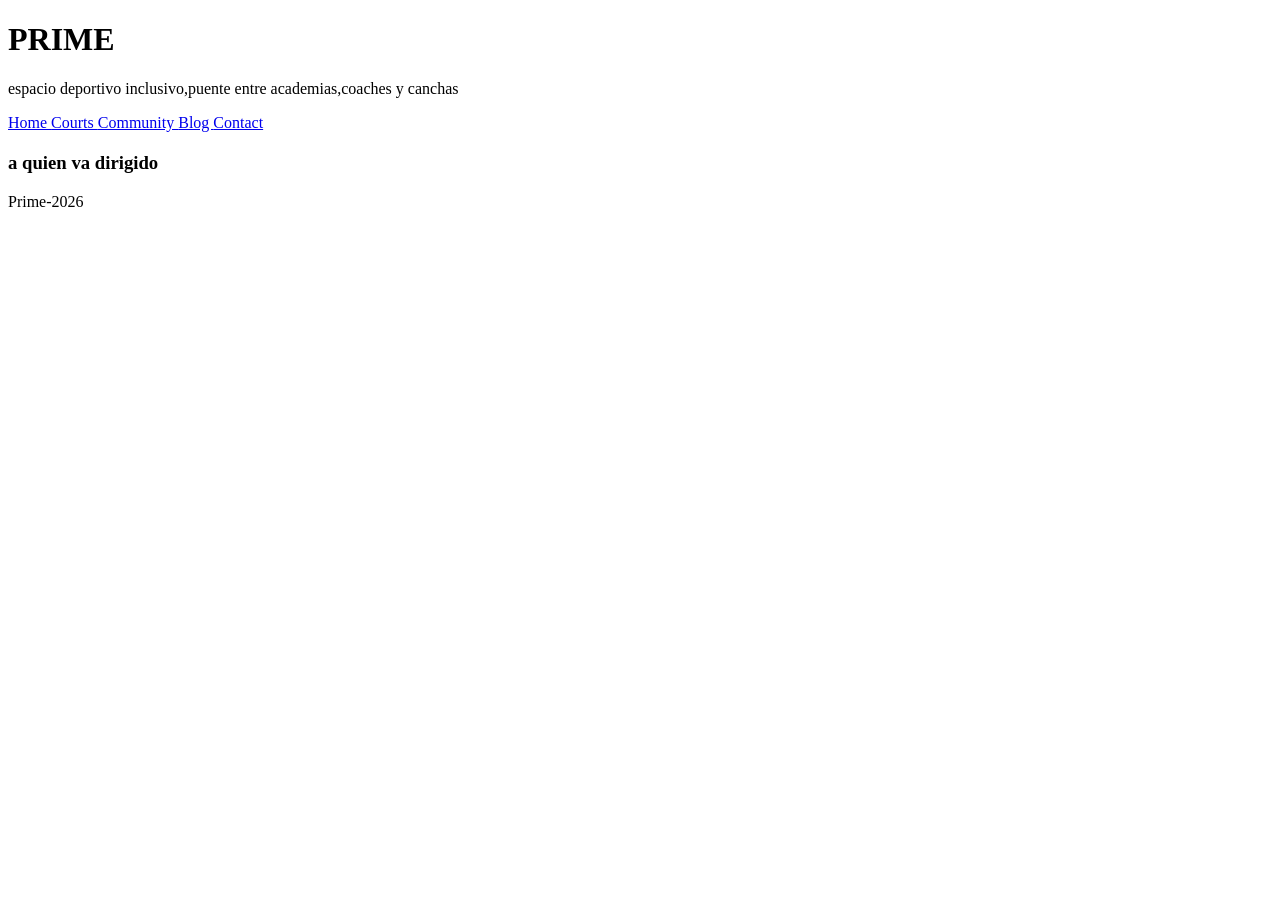
==== index.html @ c6ba13c4 "Update index.html" ====
<!DOCTYPE html>
<html lang="es">
    <head>
        <meta charset="UTF-8">
        <meta name="viewport" content="width=device-width.initial-escale=1.0">
        <title>PRIME </title>
        
    </head>
    <body>
        <header>
        <h1>PRIME</h1>
        <p>espacio deportivo inclusivo,puente entre academias,coaches y canchas</p>
        </header>
    <nav>
        <a href="#"> Home </a>
        <a href="#"> Courts </a>
        <a href="#"> Community </a>
        <a href="#"> Blog </a>
        <a href="#"> Contact </a>
        
    </nav>
    <main>
        <section>
        <h2>  </h2>
            <p>
                
            </p>
    </setionn>
        <section>
            <h3> a quien va dirigido</h3>
            <p>
                
            </p>
        </section>
        </main>
    <footer> Prime-2026 </footer>
        </body>
</html>
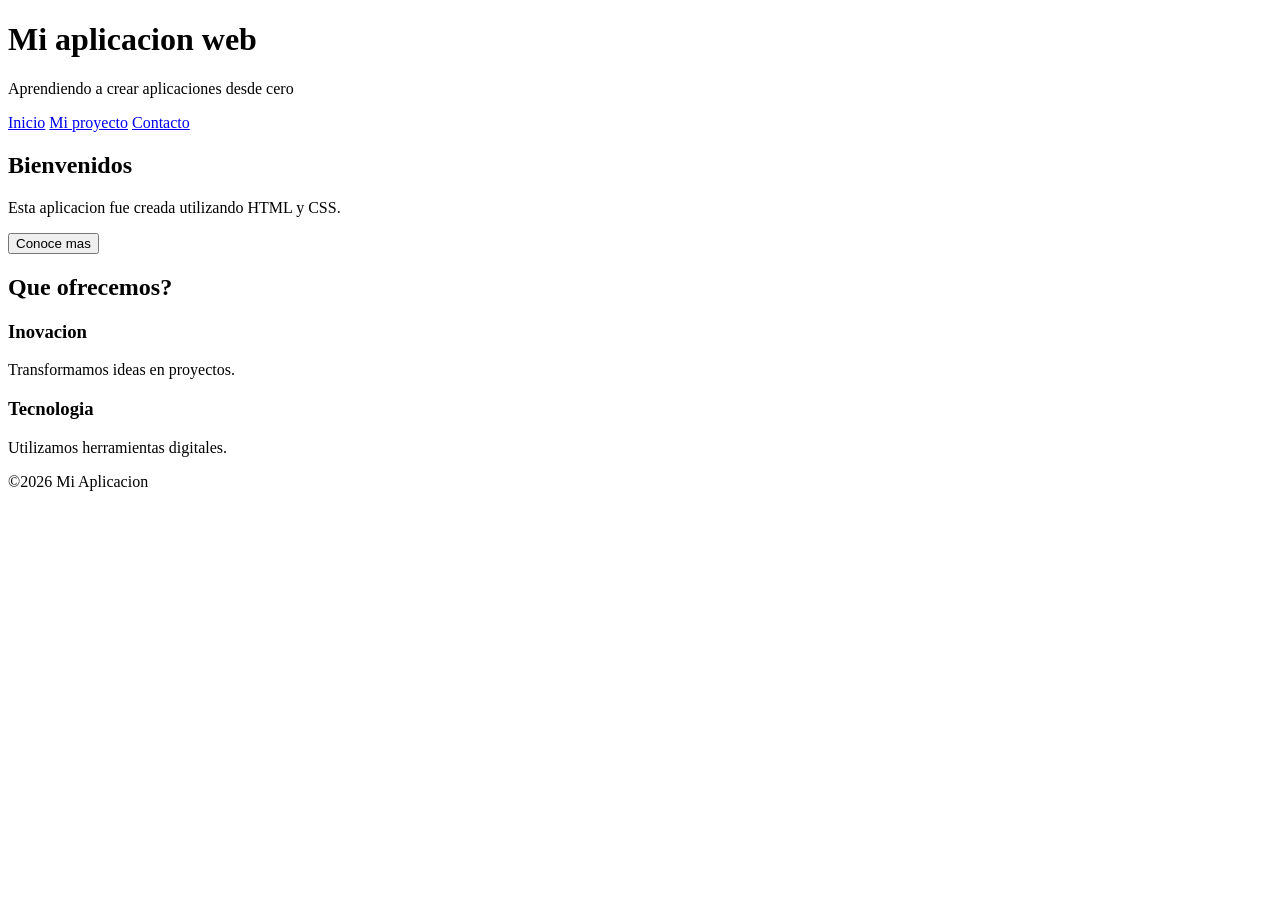
==== commit 87a251e1: "Update index.html" ====
--- a/index.html
+++ b/index.html
@@ -4,35 +4,56 @@
         <meta charset="UTF-8">
         <meta name="viewport" content="width=device-width.initial-escale=1.0">
         <title>PRIME </title>
-        
+        <link rel="stylesheet" href="style.css">
     </head>
+
     <body>
         <header>
-        <h1>PRIME</h1>
-        <p>espacio deportivo inclusivo,puente entre academias,coaches y canchas</p>
+            <h1> Mi aplicacion web</h1>
+            <p> Aprendiendo a crear aplicaciones desde cero</p>
         </header>
-    <nav>
-        <a href="#"> Home </a>
-        <a href="#"> Courts </a>
-        <a href="#"> Community </a>
-        <a href="#"> Blog </a>
-        <a href="#"> Contact </a>
-        
-    </nav>
-    <main>
-        <section>
-        <h2>  </h2>
-            <p>
-                
-            </p>
-    </setionn>
-        <section>
-            <h3> a quien va dirigido</h3>
-            <p>
-                
-            </p>
+
+        <nav>
+            <a href="inicio">Inicio</a>
+            <a href="#proyecto"> Mi proyecto</a>
+            <a href="#contacto"> Contacto</a>
+        </nav>
+
+        <main> 
+            <section id="Inicio" class ="principal">
+
+                <h2> Bienvenidos </h2>
+        <p>
+            Esta aplicacion fue creada utilizando HTML y CSS. 
+        </p>
+
+        <button> Conoce mas</button>
+
+            </section>
+        <section id = "Proyecto" class="tarjetas">
+
+            <h2>Que ofrecemos?</h2>
+            
+            <div class= "tarjeta">
+                <h3> Inovacion</h3>
+                <p>
+                    Transformamos ideas en proyectos.
+                </p>
+            </div>
+
+            <div class= "tarjeta">
+                <h3> Tecnologia</h3>
+                <p>
+                    Utilizamos herramientas digitales.
+                </p>
+            </div>
+
         </section>
+
         </main>
-    <footer> Prime-2026 </footer>
-        </body>
+
+        <footter id= "contacto">
+            <p> ©2026 Mi Aplicacion</p>
+        </footter>
+    </body>
 </html>
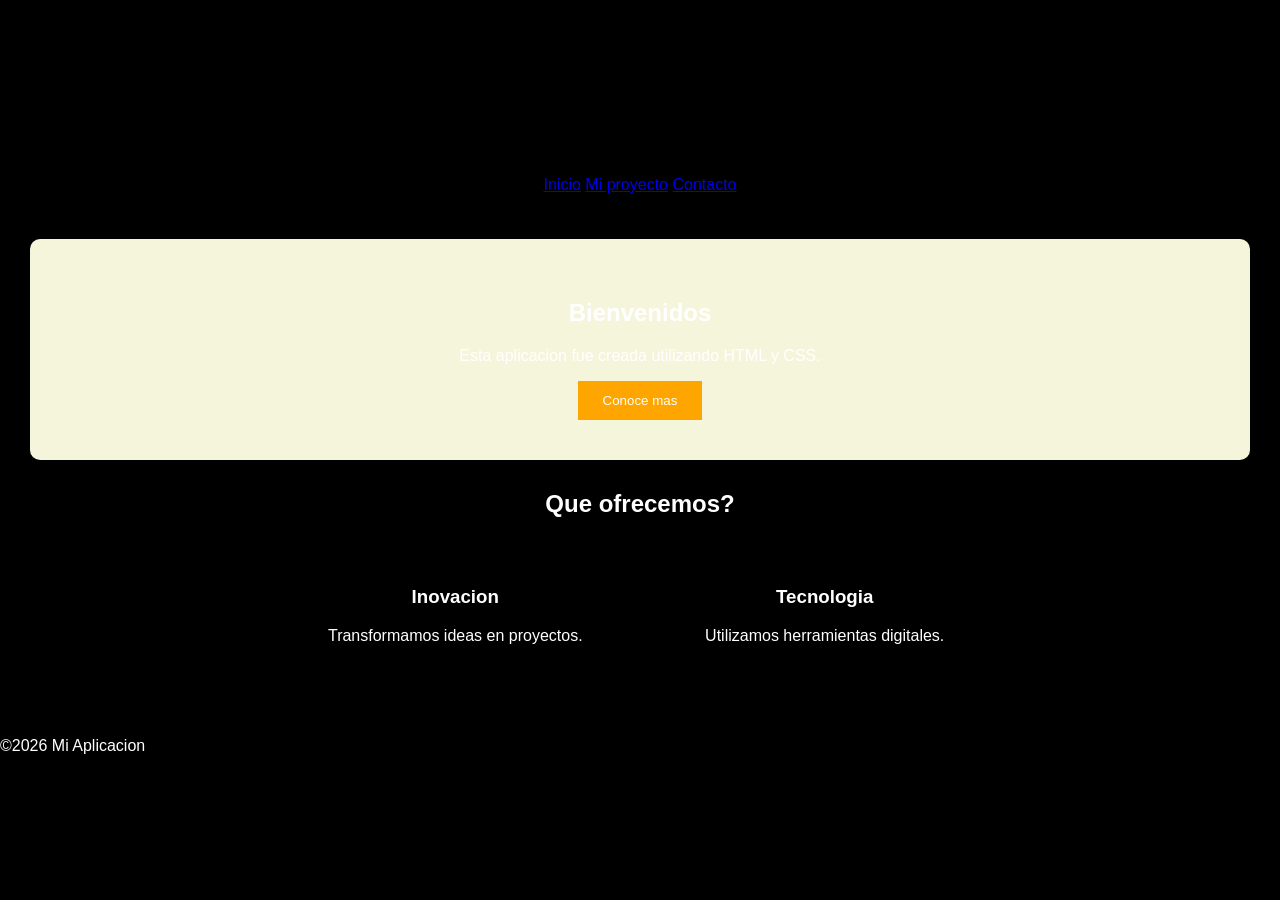
==== commit 8e427f8c: "Primw" ====
--- a/index.html
+++ b/index.html
@@ -4,7 +4,7 @@
         <meta charset="UTF-8">
         <meta name="viewport" content="width=device-width.initial-escale=1.0">
         <title>PRIME </title>
-        <link rel="stylesheet" href="style.css">
+        <link rel="stylesheet" href="Style.css">
     </head>
 
     <body>
--- a/Style.css
+++ b/Style.css
@@ -0,0 +1,87 @@
+/*CONFIGURACION GENERAL*/
+
+body{
+    margin: 0;
+    font-family: Arial, sans-serif;
+    background-color: black;
+    color: white;
+}
+
+/*ENCABEZADO*/
+
+header{
+    background-color: black;
+    color: black;
+    padding: 30px;
+    text-align: center;
+}
+header h3{
+    margin-bottom: 10px;
+    font-size: 36px;
+}
+header p {
+    font-size: 10px;
+}
+
+/*MENU*/
+nav{
+    background-color: black;
+    text-align: center;
+    padding: 15px;
+}
+
+/*CONTENIDO PRINCIPAL*/
+
+main{
+    padding: 30px;
+}
+
+/*SECCION PRINCIPAL*/
+.principal {
+    background-color: beige;
+    text-align: center;
+    padding: 40px;
+    border-radius: 10px;
+    margin-bottom: 30px;
+}
+
+.principla h2 {
+    font-size: 30px;
+}
+
+
+/*BOTON*/
+
+button{
+    background-color: orange;
+    color: white;
+    border: none;
+    padding: 12px 25px;
+    border radius: 6px; 
+    cursor: pointer;
+}
+
+
+/*SECCION DE TARJETAS*/
+
+.tarjetas {
+    text-align: center;
+}
+
+.tarjeta {
+    display:inline-block;
+    width: 25%;
+    margin: 10px;
+    padding: 20px;
+    background-color: black;
+    border-radius: 10px;
+}
+
+/*PIE DE PAGUINA*/
+
+footer{
+    background-color: orange;
+    color:white;
+    text-align: center;
+    padding: 20px;
+}
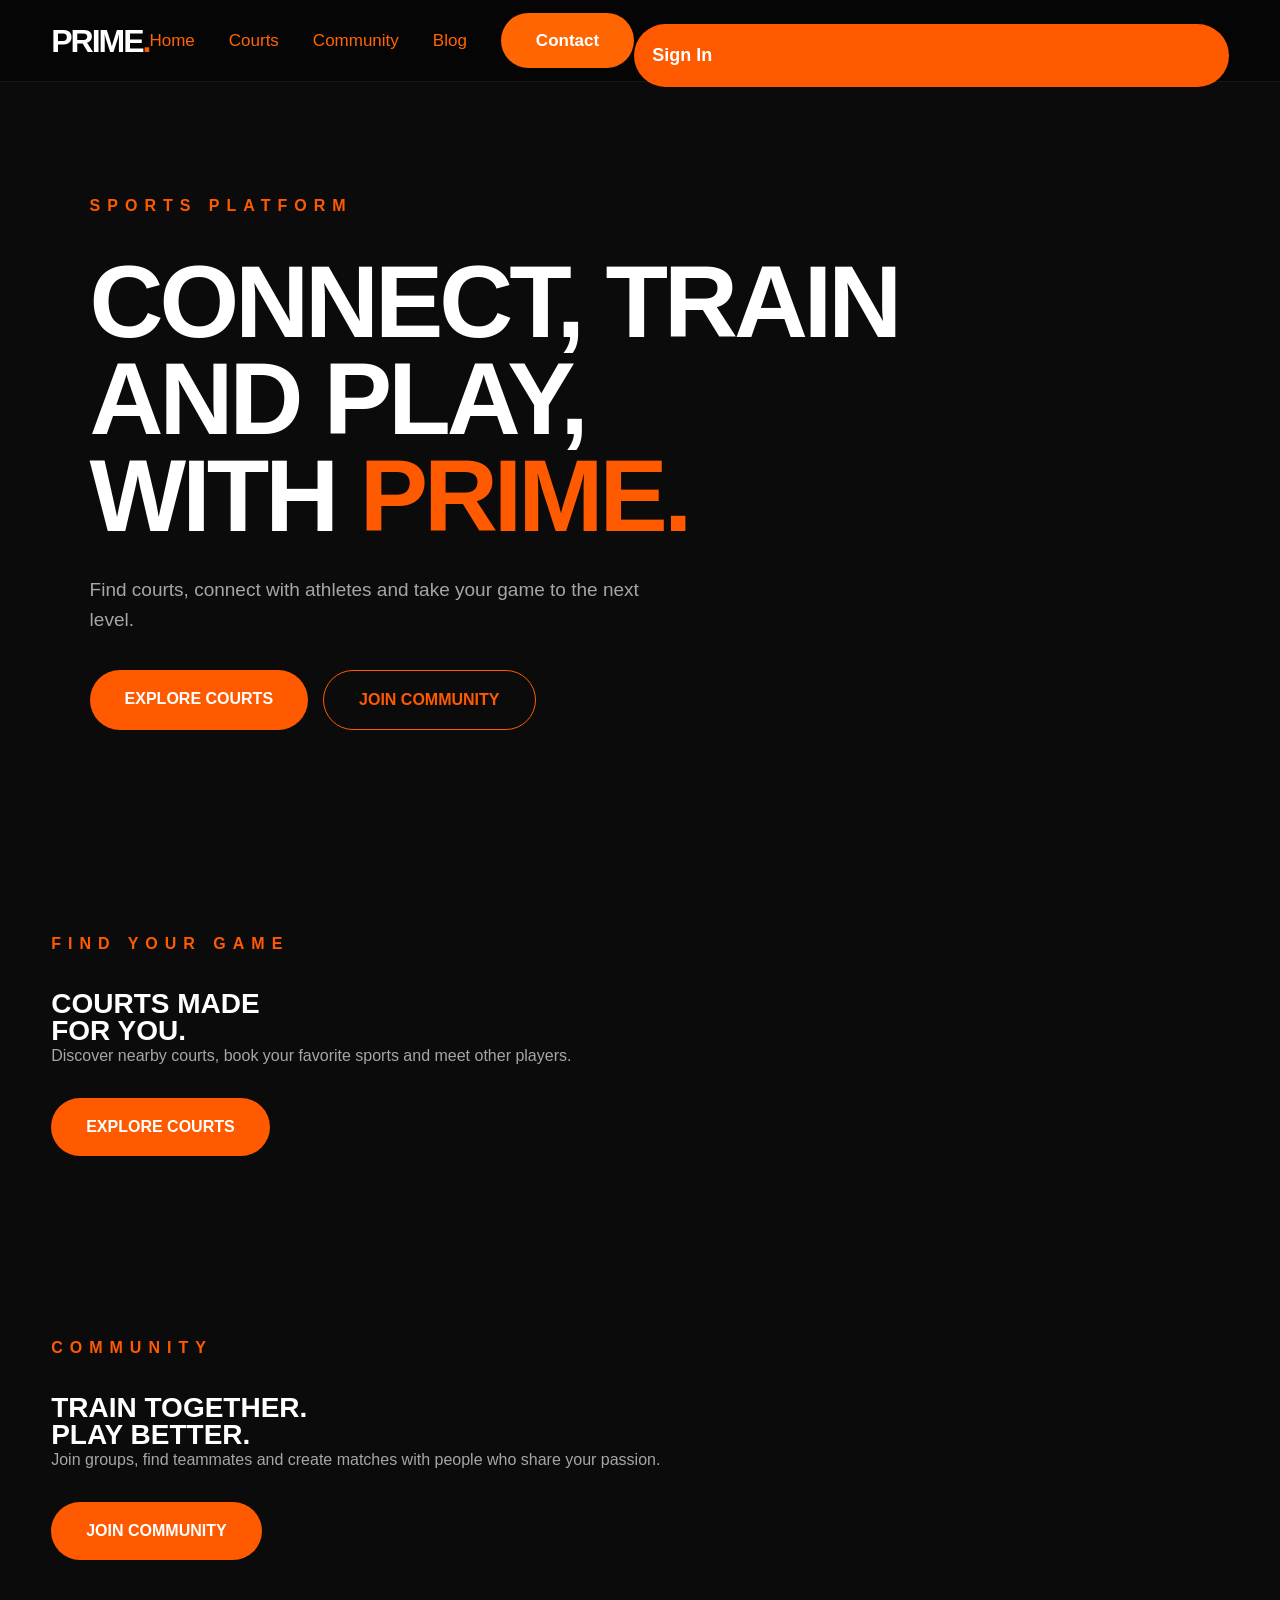
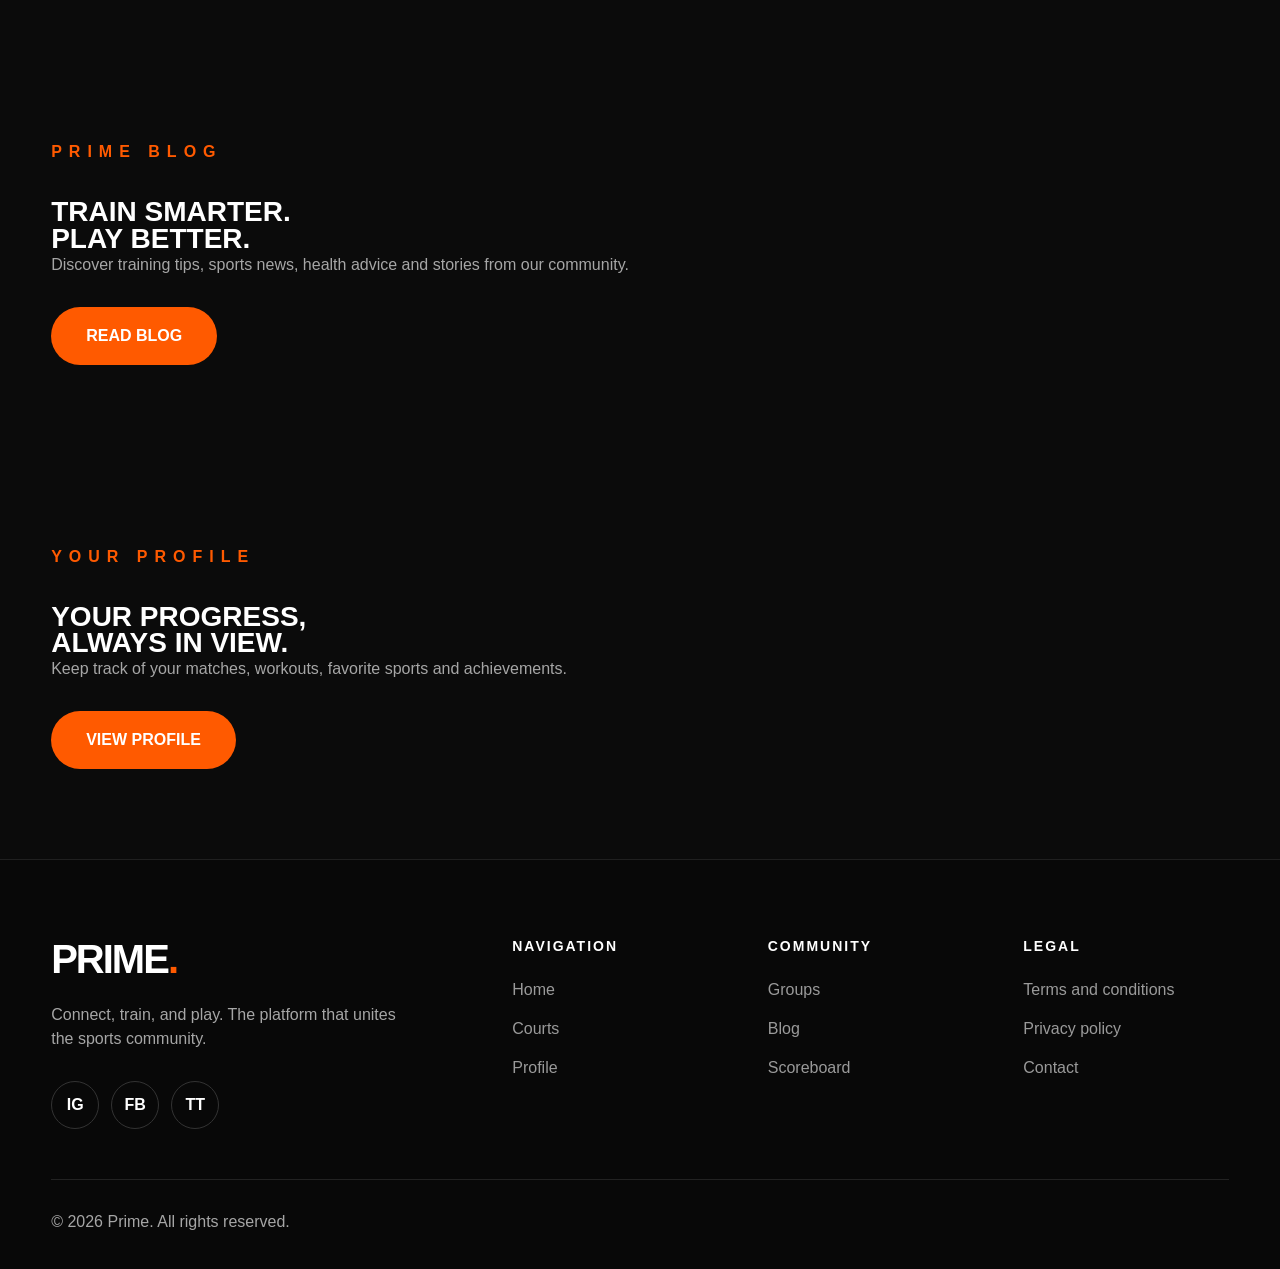
==== commit 6cd2b481: "nise nose" ====
--- a/index.html
+++ b/index.html
@@ -1,59 +1,421 @@
 <!DOCTYPE html>
-<html lang="es">
-    <head>
-        <meta charset="UTF-8">
-        <meta name="viewport" content="width=device-width.initial-escale=1.0">
-        <title>PRIME </title>
-        <link rel="stylesheet" href="Style.css">
-    </head>
-
-    <body>
-        <header>
-            <h1> Mi aplicacion web</h1>
-            <p> Aprendiendo a crear aplicaciones desde cero</p>
-        </header>
+<html lang="en">
+
+<head>
+
+    <meta charset="UTF-8">
+
+    <meta name="viewport" content="width=device-width, initial-scale=1.0">
+
+    <title>PRIME - Sports Platform</title>
+
+    <!-- CSS -->
+    <link rel="stylesheet" href="Styles.css">
+
+</head>
+
+
+<body class="home">
+
+
+    <!-- =====================================================
+         HEADER / NAVIGATION
+    ====================================================== -->
+
+    <header>
+
+        <!-- LOGO -->
+
+        <a href="index.html" class="logo">
+            PRIME<span>.</span>
+        </a>
+
+
+        <!-- NAVIGATION -->
 
         <nav>
-            <a href="inicio">Inicio</a>
-            <a href="#proyecto"> Mi proyecto</a>
-            <a href="#contacto"> Contacto</a>
+            <a href="index.html">
+                 Home
+                </a>
+            
+            <a href="courts.html">
+                Courts
+            </a>
+            
+            <a href="community.html">
+                Community
+            </a>
+            
+            <a href="blog.html">
+                Blog
+            </a>
+            
+            <a href="contact.html">
+                Contact
+            </a>
+        
         </nav>
 
-        <main> 
-            <section id="Inicio" class ="principal">
-
-                <h2> Bienvenidos </h2>
+
+        <!-- SIGN IN -->
+
+        <a href="signin.html" class="signin-button">
+            Sign In
+        </a>
+
+    </header>
+
+
+
+    <!-- =====================================================
+         MAIN
+    ====================================================== -->
+
+    <main>
+
+
+        <!-- =================================================
+             HERO
+        ================================================== -->
+
+        <section class="hero">
+
+    <div class="hero-content">
+
+        <div class="hero-label">
+            SPORTS PLATFORM
+        </div>
+
+        <h1>
+            CONNECT, TRAIN<br>
+            AND PLAY,<br>
+            WITH <span>PRIME.</span>
+        </h1>
+
         <p>
-            Esta aplicacion fue creada utilizando HTML y CSS. 
+            Find courts, connect with athletes and take your
+            game to the next level.
         </p>
 
-        <button> Conoce mas</button>
-
-            </section>
-        <section id = "Proyecto" class="tarjetas">
-
-            <h2>Que ofrecemos?</h2>
-            
-            <div class= "tarjeta">
-                <h3> Inovacion</h3>
+        <div class="hero-buttons">
+
+            <a href="courts.html" class="btn">
+                EXPLORE COURTS
+            </a>
+
+            <a href="community.html" class="btn secondary-btn">
+                JOIN COMMUNITY
+            </a>
+
+        </div>
+
+    </div>
+
+</section>
+
+
+
+        <!-- =================================================
+             FEATURE / COURTS
+        ================================================== -->
+
+        <section class="home-feature">
+
+            <div>
+
+                <div class="hero-label">
+                    FIND YOUR GAME
+                </div>
+
+
+                <h2>
+                    COURTS MADE<br>
+                    FOR YOU.
+                </h2>
+
+
                 <p>
-                    Transformamos ideas en proyectos.
+
+                    Discover nearby courts, book your favorite
+                    sports and meet other players.
+
                 </p>
+
+
+                <a
+                    href="courts.html"
+                    class="btn"
+                >
+                    EXPLORE COURTS
+                </a>
+
             </div>
 
-            <div class= "tarjeta">
-                <h3> Tecnologia</h3>
+        </section>
+
+
+
+        <!-- =================================================
+             COMMUNITY
+        ================================================== -->
+
+        <section class="home-community">
+
+            <div>
+
+                <div class="hero-label">
+                    COMMUNITY
+                </div>
+
+
+                <h2>
+                    TRAIN TOGETHER.<br>
+                    PLAY BETTER.
+                </h2>
+
+
                 <p>
-                    Utilizamos herramientas digitales.
+
+                    Join groups, find teammates and create
+                    matches with people who share your passion.
+
                 </p>
+
+
+                <a
+                    href="community.html"
+                    class="btn"
+                >
+                    JOIN COMMUNITY
+                </a>
+
             </div>
 
         </section>
 
-        </main>
-
-        <footter id= "contacto">
-            <p> ©2026 Mi Aplicacion</p>
-        </footter>
-    </body>
-</html>
+
+
+        <!-- =================================================
+             BLOG
+        ================================================== -->
+
+        <section class="home-blog">
+
+            <div>
+
+                <div class="hero-label">
+                    PRIME BLOG
+                </div>
+
+
+                <h2>
+                    TRAIN SMARTER.<br>
+                    PLAY BETTER.
+                </h2>
+
+
+                <p>
+
+                    Discover training tips, sports news,
+                    health advice and stories from our community.
+
+                </p>
+
+
+                <a
+                    href="blog.html"
+                    class="btn"
+                >
+                    READ BLOG
+                </a>
+
+            </div>
+
+        </section>
+
+
+
+        <!-- =================================================
+             PROFILE
+        ================================================== -->
+
+        <section class="home-profile">
+
+            <div>
+
+                <div class="hero-label">
+                    YOUR PROFILE
+                </div>
+
+
+                <h2>
+                    YOUR PROGRESS,<br>
+                    ALWAYS IN VIEW.
+                </h2>
+
+
+                <p>
+
+                    Keep track of your matches, workouts,
+                    favorite sports and achievements.
+
+                </p>
+
+
+                <a
+                    href="profile.html"
+                    class="btn"
+                >
+                    VIEW PROFILE
+                </a>
+
+            </div>
+
+        </section>
+
+
+    </main>
+
+
+
+    <!-- =====================================================
+         FOOTER
+    ====================================================== -->
+
+    <footer>
+
+
+        <!-- PRIME -->
+
+        <div>
+
+            <h2>
+                PRIME<span>.</span>
+            </h2>
+
+            <p>
+
+                Connect, train, and play.
+                The platform that unites
+                the sports community.
+
+            </p>
+
+
+            <div class="socials">
+
+                <a href="#">
+                    IG
+                </a>
+
+                <a href="#">
+                    FB
+                </a>
+
+                <a href="#">
+                    TT
+                </a>
+
+            </div>
+
+        </div>
+
+
+
+        <!-- NAVIGATION -->
+
+        <div>
+
+            <h3>
+                NAVIGATION
+            </h3>
+
+
+            <a href="index.html">
+                Home
+            </a>
+
+            <a href="courts.html">
+                Courts
+            </a>
+
+            <a href="profile.html">
+                Profile
+            </a>
+
+        </div>
+
+
+
+        <!-- COMMUNITY -->
+
+        <div>
+
+            <h3>
+                COMMUNITY
+            </h3>
+
+
+            <a href="community.html">
+                Groups
+            </a>
+
+            <a href="blog.html">
+                Blog
+            </a>
+
+            <a href="scoreboard.html">
+                Scoreboard
+            </a>
+
+        </div>
+
+
+
+        <!-- LEGAL -->
+
+        <div>
+
+            <h3>
+                LEGAL
+            </h3>
+
+
+            <a href="#">
+                Terms and conditions
+            </a>
+
+            <a href="#">
+                Privacy policy
+            </a>
+
+            <a href="contact.html">
+                Contact
+            </a>
+
+        </div>
+
+
+
+        <!-- COPYRIGHT -->
+
+        <div>
+
+            <p>
+                © 2026 Prime. All rights reserved.
+            </p>
+
+        </div>
+
+
+    </footer>
+
+
+
+    <!-- JAVASCRIPT -->
+
+    <script src="script.js"></script>
+
+</body>
+
+</html>
--- a/Styles.css
+++ b/Styles.css
@@ -0,0 +1,955 @@
+/* =========================================================
+   PRIME - MAIN STYLE
+   ========================================================= */
+
+
+/* =========================
+   RESET
+   ========================= */
+
+* {
+    margin: 0;
+    padding: 0;
+    box-sizing: border-box;
+}
+
+html {
+    scroll-behavior: smooth;
+}
+
+body {
+    font-family: Arial, Helvetica, sans-serif;
+    background: #0b0b0b;
+    color: #ffffff;
+    line-height: 1.5;
+}
+
+img {
+    max-width: 100%;
+    display: block;
+}
+
+a {
+    color: inherit;
+    text-decoration: none;
+}
+
+button,
+input,
+textarea {
+    font-family: inherit;
+}
+
+
+/* =========================
+   GENERAL
+   ========================= */
+
+main {
+    width: 100%;
+    overflow: hidden;
+}
+
+section {
+    width: 100%;
+    padding: 90px 4%;
+}
+
+h1,
+h2,
+h3 {
+    line-height: 0.95;
+}
+
+h1 {
+    font-size: clamp(55px, 7vw, 120px);
+    font-weight: 900;
+    letter-spacing: -4px;
+}
+
+h2 {
+    font-size: 28px;
+}
+
+p {
+    color: #a6a6a6;
+}
+
+
+/* =========================
+   HEADER / NAVIGATION
+   ========================= */
+
+header {
+    width: 100%;
+    height: 82px;
+    padding: 0 4%;
+    display: flex;
+    align-items: center;
+    justify-content: space-between;
+    background: #050505;
+    border-bottom: 1px solid #171717;
+    position: relative;
+    z-index: 10;
+}
+
+.logo {
+    font-size: 32px;
+    font-weight: 900;
+    letter-spacing: -2px;
+}
+
+.logo span {
+    color: #ff5a00;
+}
+
+nav {
+    display: flex;
+    align-items: center;
+    gap: 34px;
+}
+
+nav a {
+    font-size: 17px;
+    color: #ff6500;
+    transition: 0.3s;
+}
+
+nav a:hover {
+    color: white;
+}
+
+nav a:last-child {
+    background: #ff6500;
+    color: white;
+    padding: 15px 35px;
+    border-radius: 40px;
+    font-weight: bold;
+}
+
+nav a:last-child:hover {
+    background: #ff7a22;
+}
+
+
+/* =========================================================
+   HOME
+   ========================================================= */
+
+body.home {
+    background: #0b0b0b;
+}
+
+
+/* =========================
+   HERO
+   ========================= */
+
+.hero {
+    min-height: 720px;
+    display: flex;
+    align-items: center;
+    position: relative;
+    background: #0b0b0b;
+}
+
+.hero-content {
+    max-width: 750px;
+}
+
+.hero-label {
+    color: #ff5a00;
+    font-size: 16px;
+    font-weight: bold;
+    letter-spacing: 7px;
+    margin-bottom: 35px;
+}
+
+.hero h1 {
+    font-size: clamp(70px, 8vw, 145px);
+    color: white;
+    text-transform: uppercase;
+}
+
+.hero h1 span {
+    color: #ff5a00;
+}
+
+.hero p {
+    max-width: 550px;
+    margin-top: 30px;
+    font-size: 20px;
+}
+
+
+/* =========================
+   BUTTONS
+   ========================= */
+
+.btn {
+    display: inline-block;
+    margin-top: 30px;
+    padding: 17px 35px;
+    border-radius: 35px;
+    background: #ff5a00;
+    color: white;
+    font-weight: bold;
+    border: none;
+    cursor: pointer;
+    transition: 0.3s;
+}
+
+.btn:hover {
+    transform: translateY(-3px);
+    background: #ff741f;
+}
+
+
+/* =========================================================
+   PROFILE
+   ========================================================= */
+
+.profile-page {
+    background: #0b0b0b;
+}
+
+.profile-page section:first-child {
+    padding-bottom: 45px;
+}
+
+.profile-card,
+.matches-card {
+    background: #171717;
+    border: 1px solid #383838;
+    border-radius: 35px;
+    padding: 35px;
+}
+
+.profile-grid {
+    display: grid;
+    grid-template-columns: 1fr 1fr;
+    gap: 30px;
+}
+
+.profile-avatar {
+    width: 75px;
+    height: 75px;
+    background: #ff5a00;
+    border-radius: 50%;
+    display: flex;
+    align-items: center;
+    justify-content: center;
+    font-size: 25px;
+    font-weight: bold;
+}
+
+.profile-card h2 {
+    margin-top: 20px;
+}
+
+.profile-tags {
+    display: flex;
+    gap: 10px;
+    flex-wrap: wrap;
+    margin: 25px 0;
+}
+
+.profile-tags span {
+    padding: 9px 18px;
+    border-radius: 30px;
+    background: #292929;
+    border: 1px solid #444;
+    font-weight: bold;
+    font-size: 14px;
+}
+
+.profile-stats {
+    display: grid;
+    grid-template-columns: repeat(3, 1fr);
+    gap: 12px;
+}
+
+.profile-stat {
+    background: #222;
+    padding: 25px;
+    border-radius: 15px;
+    text-align: center;
+}
+
+.profile-stat strong {
+    display: block;
+    font-size: 30px;
+    color: #ff6500;
+}
+
+
+/* =========================================================
+   COURTS
+   ========================================================= */
+
+.courts-page {
+    background: #f7f7f7;
+    color: #090909;
+}
+
+.courts-page p {
+    color: #777;
+}
+
+.courts-page h1 {
+    color: #050505;
+}
+
+.court-grid {
+    display: grid;
+    grid-template-columns: repeat(3, 1fr);
+    gap: 30px;
+}
+
+.court-card {
+    background: white;
+    border-radius: 25px;
+    overflow: hidden;
+    border: 1px solid #ddd;
+}
+
+.court-card img {
+    width: 100%;
+    height: 280px;
+    object-fit: cover;
+}
+
+.court-info {
+    padding: 25px;
+}
+
+.court-info h2 {
+    margin-bottom: 8px;
+}
+
+.court-price {
+    margin: 25px 0;
+    font-size: 28px;
+    font-weight: bold;
+    color: #090909;
+}
+
+.court-price span {
+    font-size: 15px;
+    font-weight: normal;
+    color: #777;
+}
+
+.court-button {
+    display: block;
+    text-align: center;
+    padding: 16px;
+    border-radius: 30px;
+    background: #ff5a00;
+    color: white;
+    font-weight: bold;
+}
+
+
+/* =========================================================
+   SIGN IN
+   ========================================================= */
+
+.signin-page {
+    background: #f8f8f8;
+    color: #090909;
+}
+
+.signin-grid {
+    display: grid;
+    grid-template-columns: 1fr 1fr;
+    gap: 80px;
+}
+
+.signin-form label {
+    display: block;
+    margin: 20px 0 8px;
+    font-size: 13px;
+    font-weight: bold;
+    letter-spacing: 2px;
+    color: #657080;
+}
+
+.signin-form input {
+    width: 100%;
+    padding: 20px;
+    border-radius: 17px;
+    border: 1px solid #ddd;
+    background: #f0f1f3;
+    font-size: 16px;
+    outline: none;
+}
+
+.signin-form input:focus {
+    border-color: #ff5a00;
+}
+
+.signin-button {
+    width: 100%;
+    padding: 18px;
+    margin-top: 30px;
+    border: none;
+    border-radius: 35px;
+    background: #ff5a00;
+    color: white;
+    font-size: 18px;
+    font-weight: bold;
+    cursor: pointer;
+}
+
+
+/* =========================================================
+   COMMUNITY
+   ========================================================= */
+
+.community-page {
+    background: #080808;
+}
+
+.community-intro {
+    display: flex;
+    justify-content: space-between;
+    align-items: center;
+    gap: 40px;
+}
+
+.community-intro p {
+    max-width: 650px;
+    font-size: 20px;
+}
+
+.community-button {
+    background: #ff5a00;
+    padding: 20px 30px;
+    border-radius: 18px;
+    font-weight: bold;
+    white-space: nowrap;
+}
+
+.community-grid {
+    display: grid;
+    grid-template-columns: 1fr 1fr;
+    gap: 25px;
+}
+
+.community-card {
+    background: #151515;
+    border: 1px solid #303030;
+    border-radius: 25px;
+    padding: 35px;
+}
+
+.community-icon {
+    color: #ff5a00;
+    font-size: 28px;
+    margin-bottom: 20px;
+}
+
+.community-card h2 {
+    margin-bottom: 8px;
+}
+
+.community-card > p {
+    margin: 30px 0;
+    font-size: 17px;
+}
+
+.community-actions {
+    border-top: 1px solid #292929;
+    padding-top: 20px;
+    display: flex;
+    gap: 25px;
+    color: #888;
+}
+
+
+/* =========================================================
+   SCOREBOARD
+   ========================================================= */
+
+.scoreboard-page {
+    background: #f7f7f7;
+    color: #090909;
+}
+
+.scoreboard-page h1 {
+    color: #050505;
+}
+
+.scoreboard {
+    background: #111;
+    border-radius: 35px;
+    padding: 55px 40px;
+    display: grid;
+    grid-template-columns: repeat(4, 1fr);
+    gap: 20px;
+}
+
+.score {
+    text-align: center;
+}
+
+.score strong {
+    display: block;
+    color: #ff5a00;
+    font-size: 65px;
+    font-weight: 900;
+}
+
+.score p {
+    color: #9ca3af;
+    font-size: 14px;
+    font-weight: bold;
+    letter-spacing: 2px;
+}
+
+.testimonial-grid {
+    display: grid;
+    grid-template-columns: repeat(3, 1fr);
+    gap: 25px;
+    margin-top: 40px;
+}
+
+.testimonial {
+    background: white;
+    border-radius: 25px;
+    padding: 40px;
+    color: #111;
+}
+
+.testimonial > p {
+    color: #111;
+    font-size: 18px;
+    min-height: 120px;
+}
+
+.testimonial-user {
+    display: flex;
+    align-items: center;
+    gap: 15px;
+    margin-top: 25px;
+}
+
+.testimonial-avatar {
+    width: 55px;
+    height: 55px;
+    border-radius: 50%;
+    background: #ff5a00;
+    display: flex;
+    align-items: center;
+    justify-content: center;
+    font-weight: bold;
+}
+
+
+/* =========================================================
+   BLOG
+   ========================================================= */
+
+.blog-page {
+    background: #f8f8f8;
+    color: #090909;
+}
+
+.blog-page h1 {
+    text-align: center;
+    color: #080808;
+}
+
+.blog-label {
+    text-align: center;
+    color: #ff5a00;
+    font-weight: bold;
+    letter-spacing: 4px;
+}
+
+.blog-grid {
+    max-width: 1050px;
+    margin: 50px auto;
+    display: grid;
+    grid-template-columns: 1fr;
+    gap: 40px;
+}
+
+.blog-card {
+    background: white;
+    border-radius: 25px;
+    overflow: hidden;
+    border: 1px solid #ddd;
+}
+
+.blog-card img {
+    width: 100%;
+    height: 360px;
+    object-fit: cover;
+}
+
+.blog-content {
+    padding: 35px;
+}
+
+.blog-category {
+    color: #ff5a00;
+    font-weight: bold;
+    letter-spacing: 2px;
+}
+
+.blog-content h2 {
+    margin: 15px 0;
+    font-size: 30px;
+    color: #111;
+}
+
+.blog-date {
+    color: #888;
+}
+
+
+/* =========================================================
+   CONTACT
+   ========================================================= */
+
+.contact-page {
+    background: #0b0b0b;
+}
+
+.contact-grid {
+    display: grid;
+    grid-template-columns: 1fr 1fr;
+    gap: 80px;
+}
+
+.contact-form label {
+    display: block;
+    color: #aab0b9;
+    font-size: 13px;
+    font-weight: bold;
+    letter-spacing: 2px;
+    margin: 20px 0 8px;
+}
+
+.contact-form input,
+.contact-form textarea {
+    width: 100%;
+    background: #171717;
+    color: white;
+    border: 1px solid #333;
+    border-radius: 17px;
+    padding: 20px;
+    font-size: 16px;
+    outline: none;
+}
+
+.contact-form textarea {
+    min-height: 150px;
+    resize: vertical;
+}
+
+.contact-form input:focus,
+.contact-form textarea:focus {
+    border-color: #ff5a00;
+}
+
+.contact-form button {
+    width: 100%;
+    margin-top: 30px;
+    padding: 18px;
+    border: none;
+    border-radius: 35px;
+    background: #ff5a00;
+    color: white;
+    font-size: 18px;
+    font-weight: bold;
+    cursor: pointer;
+    box-shadow: 0 10px 35px rgba(255, 90, 0, 0.25);
+}
+
+.faq-item {
+    padding: 25px 0;
+    border-bottom: 1px solid #292929;
+    display: flex;
+    justify-content: space-between;
+    gap: 20px;
+}
+
+.faq-item h2 {
+    font-size: 20px;
+}
+
+.faq-item button {
+    border: none;
+    background: transparent;
+    color: white;
+    font-size: 24px;
+    cursor: pointer;
+}
+
+.contact-info {
+    display: flex;
+    gap: 15px;
+    flex-wrap: wrap;
+    margin-top: 15px;
+}
+
+.contact-info a {
+    background: #171717;
+    border: 1px solid #333;
+    padding: 12px 20px;
+    border-radius: 30px;
+}
+
+
+/* =========================================================
+   FOOTER
+   ========================================================= */
+
+footer {
+    background: #080808;
+    color: white;
+    padding: 80px 4% 35px;
+    border-top: 1px solid #202020;
+    display: grid;
+    grid-template-columns: 2fr 1fr 1fr 1fr;
+    gap: 50px;
+}
+
+footer h2 {
+    font-size: 40px;
+    font-weight: 900;
+    letter-spacing: -2px;
+}
+
+footer h2 span {
+    color: #ff5a00;
+}
+
+footer h3 {
+    font-size: 14px;
+    letter-spacing: 2px;
+    margin-bottom: 25px;
+}
+
+footer p {
+    max-width: 350px;
+    margin-top: 25px;
+}
+
+footer a {
+    display: block;
+    color: #9a9a9a;
+    margin-bottom: 15px;
+    transition: 0.3s;
+}
+
+footer a:hover {
+    color: #ff5a00;
+}
+
+footer > div:last-child {
+    grid-column: 1 / -1;
+    border-top: 1px solid #222;
+    padding-top: 30px;
+}
+
+footer > div:last-child p {
+    margin: 0;
+}
+
+
+/* =========================
+   SOCIAL BUTTONS
+   ========================= */
+
+.socials {
+    display: flex;
+    gap: 12px;
+    margin-top: 30px;
+}
+
+.socials a {
+    width: 48px;
+    height: 48px;
+    border: 1px solid #333;
+    border-radius: 50%;
+    display: flex;
+    align-items: center;
+    justify-content: center;
+    margin: 0;
+    color: white;
+    font-weight: bold;
+}
+
+
+/* =========================================================
+   RESPONSIVE - TABLET
+   ========================================================= */
+
+@media (max-width: 900px) {
+
+    nav {
+        gap: 15px;
+    }
+
+    nav a {
+        font-size: 14px;
+    }
+
+    .profile-grid,
+    .signin-grid,
+    .contact-grid {
+        grid-template-columns: 1fr;
+    }
+
+    .court-grid {
+        grid-template-columns: 1fr 1fr;
+    }
+
+    .testimonial-grid {
+        grid-template-columns: 1fr;
+    }
+
+    .scoreboard {
+        grid-template-columns: 1fr 1fr;
+    }
+
+    footer {
+        grid-template-columns: 1fr 1fr;
+    }
+
+}
+
+
+/* =========================================================
+   RESPONSIVE - MOBILE
+   ========================================================= */
+
+@media (max-width: 600px) {
+
+    section {
+        padding: 65px 6%;
+    }
+
+    h1 {
+        font-size: 55px;
+        letter-spacing: -2px;
+    }
+
+    header {
+        height: auto;
+        padding: 20px 6%;
+        flex-direction: column;
+        gap: 20px;
+    }
+
+    nav {
+        flex-wrap: wrap;
+        justify-content: center;
+        gap: 12px;
+    }
+
+    nav a:last-child {
+        padding: 10px 20px;
+    }
+
+    .hero {
+        min-height: 600px;
+    }
+
+    .court-grid,
+    .community-grid {
+        grid-template-columns: 1fr;
+    }
+
+    .scoreboard {
+        grid-template-columns: 1fr 1fr;
+        padding: 35px 20px;
+    }
+
+    .score strong {
+        font-size: 42px;
+    }
+
+    .score p {
+        font-size: 11px;
+    }
+
+    .community-intro {
+        flex-direction: column;
+        align-items: flex-start;
+    }
+
+    .blog-card img {
+        height: 240px;
+    }
+
+    .blog-content {
+        padding: 25px;
+    }
+
+    footer {
+        grid-template-columns: 1fr;
+        padding: 60px 6% 30px;
+    }
+
+    footer > div:last-child {
+        grid-column: auto;
+    }
+
+}
+
+/* =========================
+   HOME - HERO BUTTONS
+   ========================= */
+
+.hero-buttons {
+    display: flex;
+    gap: 15px;
+    margin-top: 30px;
+    flex-wrap: wrap;
+}
+
+.hero-buttons .btn {
+    margin-top: 0;
+}
+
+.hero-buttons .secondary-btn {
+    background: transparent;
+    border: 1px solid #ff5a00;
+    color: #ff5a00;
+}
+
+.hero-buttons .secondary-btn:hover {
+    background: #ff5a00;
+    color: white;
+}
+
+/* =========================
+   HOME - HERO LAYOUT
+   ========================= */
+
+.hero {
+    min-height: 760px;
+    padding-left: 7%;
+    padding-right: 7%;
+}
+
+.hero-content {
+    max-width: 850px;
+    position: relative;
+    z-index: 2;
+}
+
+.hero p {
+    max-width: 560px;
+    font-size: 19px;
+    line-height: 1.6;
+}
+
+.hero-buttons {
+    margin-top: 35px;
+}
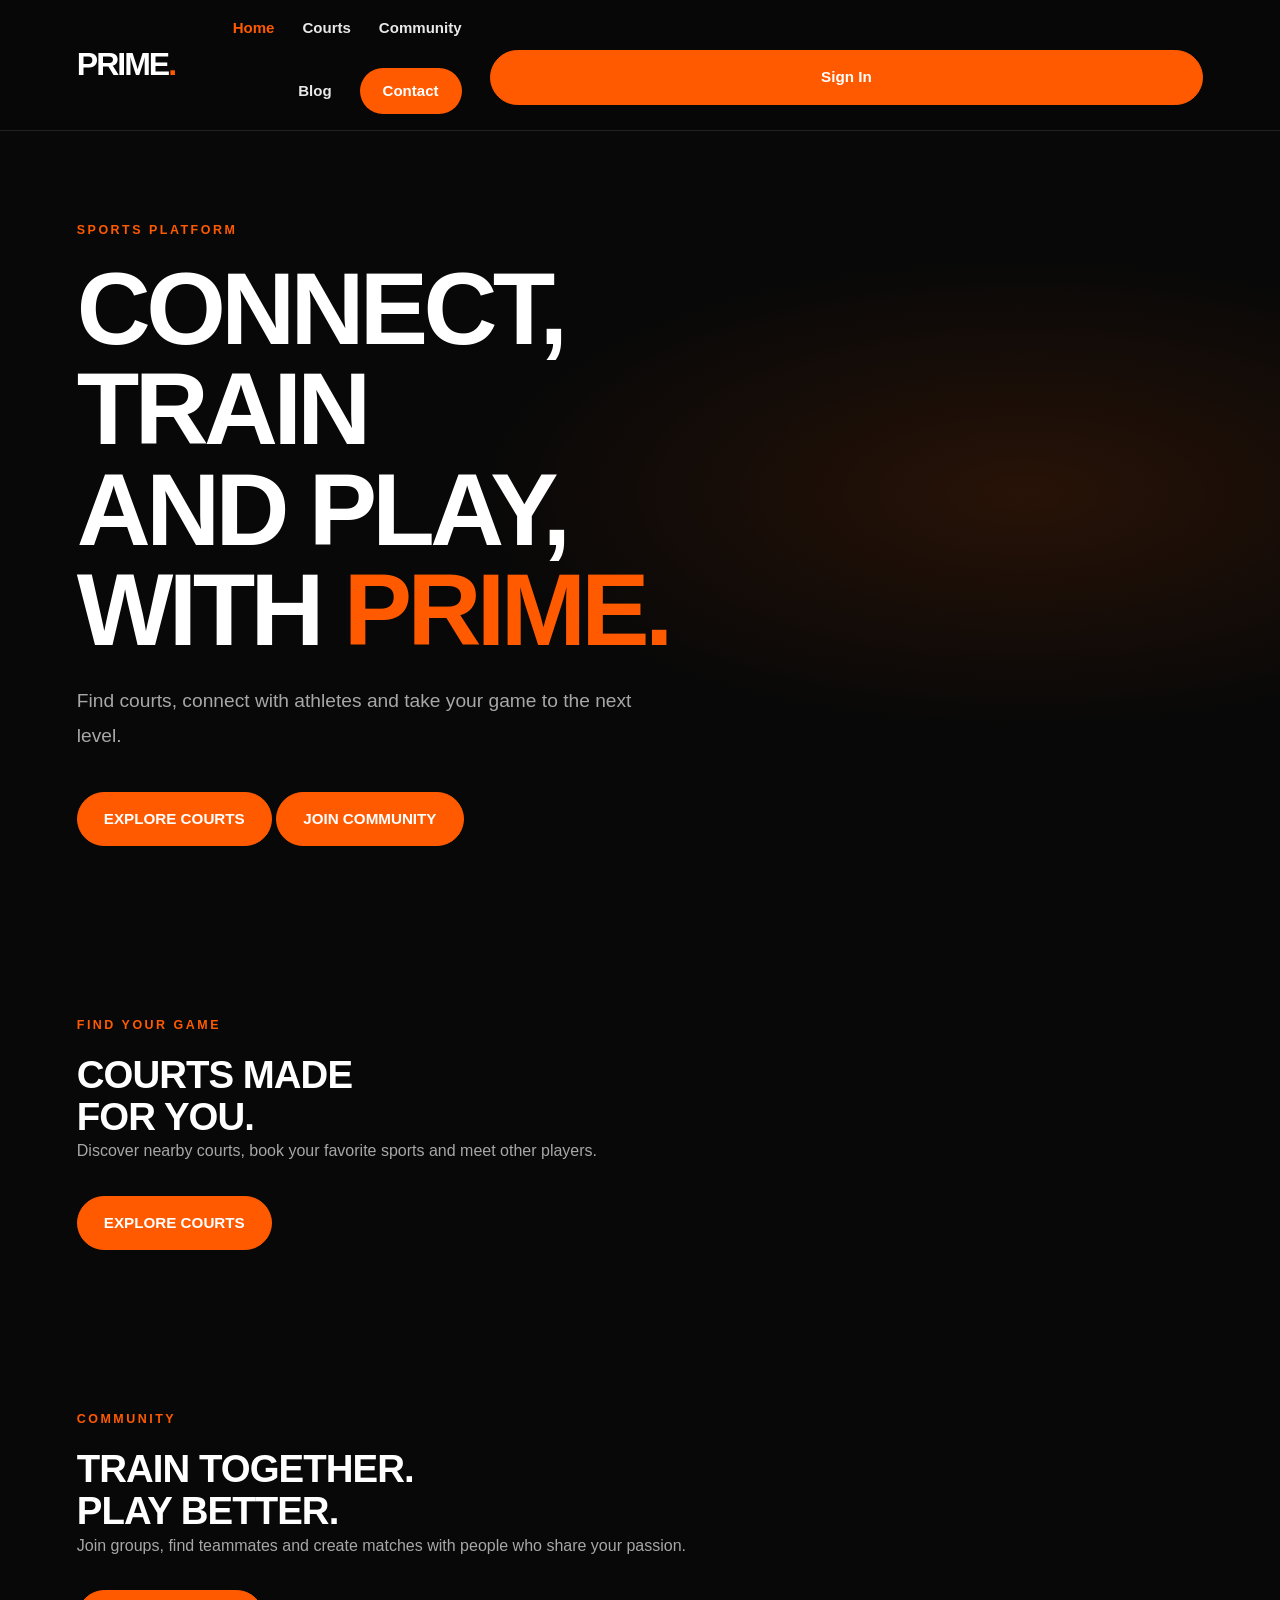
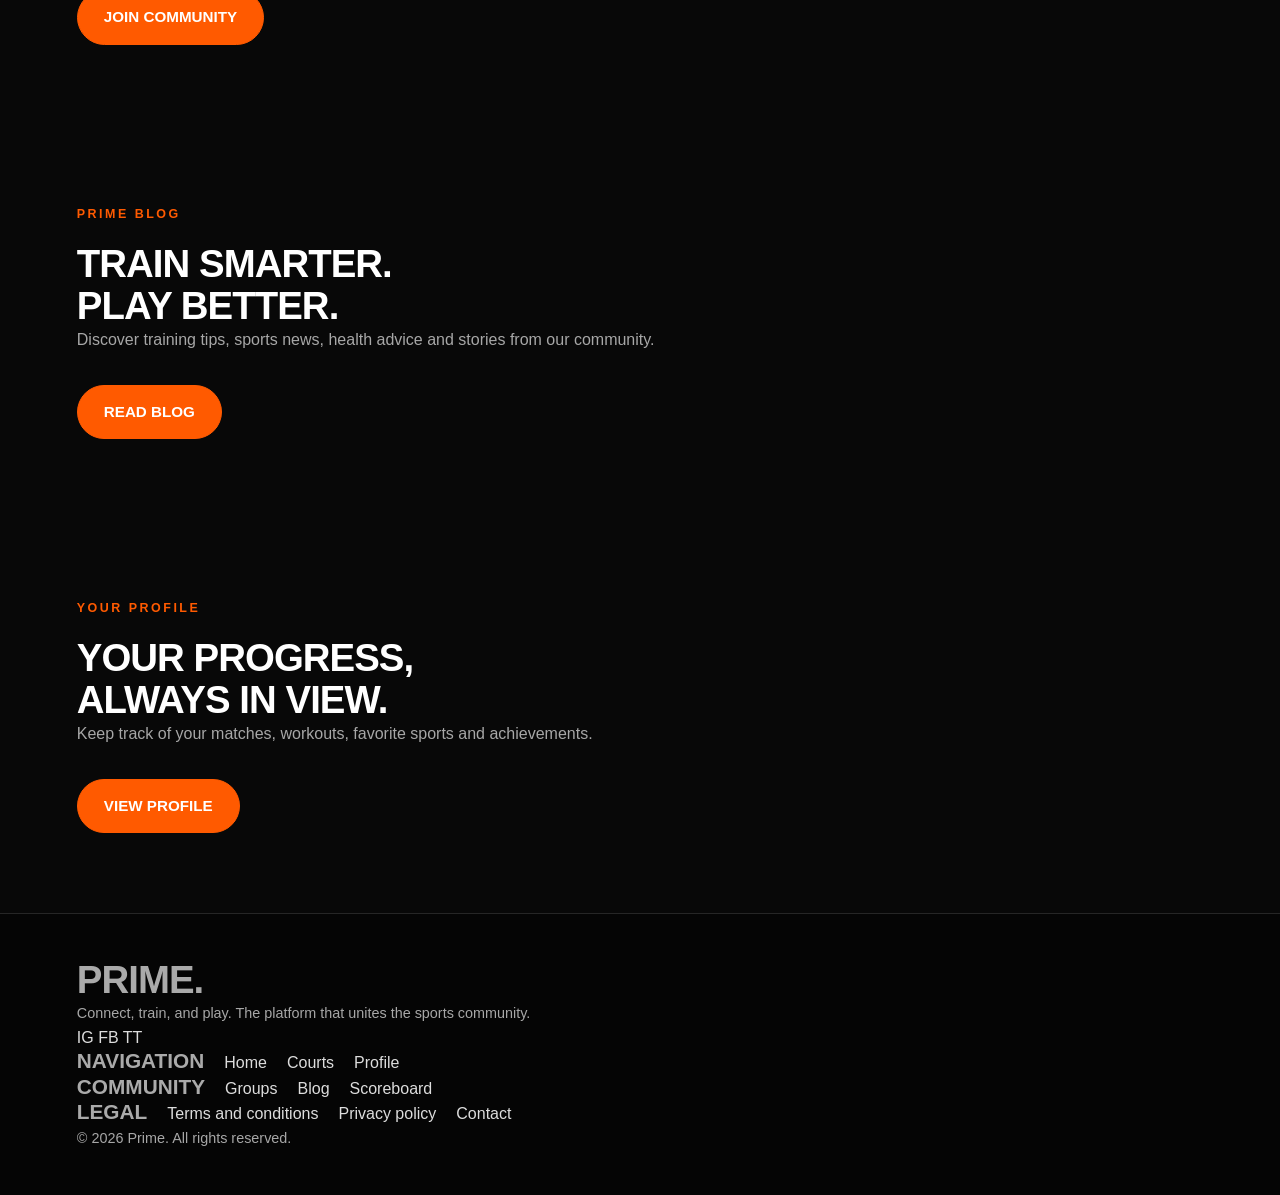
==== commit ebd96b38: "nose nose" ====
--- a/index.html
+++ b/index.html
@@ -1,421 +1,186 @@
+
 <!DOCTYPE html>
 <html lang="en">
 
 <head>
-
     <meta charset="UTF-8">
-
     <meta name="viewport" content="width=device-width, initial-scale=1.0">
 
     <title>PRIME - Sports Platform</title>
-
-    <!-- CSS -->
     <link rel="stylesheet" href="Styles.css">
-
 </head>
-
 
 <body class="home">
 
-
-    <!-- =====================================================
-         HEADER / NAVIGATION
-    ====================================================== -->
-
+    <!-- HEADER / NAVIGATION -->
     <header>
-
-        <!-- LOGO -->
-
         <a href="index.html" class="logo">
             PRIME<span>.</span>
         </a>
 
-
-        <!-- NAVIGATION -->
-
         <nav>
-            <a href="index.html">
-                 Home
-                </a>
-            
-            <a href="courts.html">
-                Courts
-            </a>
-            
-            <a href="community.html">
-                Community
-            </a>
-            
-            <a href="blog.html">
-                Blog
-            </a>
-            
-            <a href="contact.html">
-                Contact
-            </a>
-        
+            <a href="index.html" class="active">Home</a>
+            <a href="courts.html">Courts</a>
+            <a href="community.html">Community</a>
+            <a href="blog.html">Blog</a>
+            <a href="contact.html">Contact</a>
         </nav>
 
-
-        <!-- SIGN IN -->
-
-        <a href="signin.html" class="signin-button">
-            Sign In
-        </a>
-
+        <a href="singin.html" class="signin-button">Sign In</a>
     </header>
-
-
-
-    <!-- =====================================================
-         MAIN
-    ====================================================== -->
 
     <main>
 
+        <!-- HERO -->
+        <section class="hero">
+            <div class="hero-content">
 
-        <!-- =================================================
-             HERO
-        ================================================== -->
+                <div class="hero-label">SPORTS PLATFORM</div>
 
-        <section class="hero">
+                <h1>
+                    CONNECT, TRAIN<br>
+                    AND PLAY,<br>
+                    WITH <span>PRIME.</span>
+                </h1>
 
-    <div class="hero-content">
+                <p>
+                    Find courts, connect with athletes and take your
+                    game to the next level.
+                </p>
 
-        <div class="hero-label">
-            SPORTS PLATFORM
-        </div>
-
-        <h1>
-            CONNECT, TRAIN<br>
-            AND PLAY,<br>
-            WITH <span>PRIME.</span>
-        </h1>
-
-        <p>
-            Find courts, connect with athletes and take your
-            game to the next level.
-        </p>
-
-        <div class="hero-buttons">
-
-            <a href="courts.html" class="btn">
-                EXPLORE COURTS
-            </a>
-
-            <a href="community.html" class="btn secondary-btn">
-                JOIN COMMUNITY
-            </a>
-
-        </div>
-
-    </div>
-
-</section>
-
-
-
-        <!-- =================================================
-             FEATURE / COURTS
-        ================================================== -->
-
-        <section class="home-feature">
-
-            <div>
-
-                <div class="hero-label">
-                    FIND YOUR GAME
+                <div class="hero-buttons">
+                    <a href="courts.html" class="btn">EXPLORE COURTS</a>
+                    <a href="community.html" class="btn secondary-btn">
+                        JOIN COMMUNITY
+                    </a>
                 </div>
 
+            </div>
+        </section>
+
+        <!-- COURTS FEATURE -->
+        <section class="home-feature">
+            <div class="home-section-content">
+                <div class="hero-label">FIND YOUR GAME</div>
 
                 <h2>
                     COURTS MADE<br>
                     FOR YOU.
                 </h2>
 
-
                 <p>
-
                     Discover nearby courts, book your favorite
                     sports and meet other players.
-
                 </p>
 
-
-                <a
-                    href="courts.html"
-                    class="btn"
-                >
-                    EXPLORE COURTS
-                </a>
-
+                <a href="courts.html" class="btn">EXPLORE COURTS</a>
             </div>
-
         </section>
 
-
-
-        <!-- =================================================
-             COMMUNITY
-        ================================================== -->
-
+        <!-- COMMUNITY -->
         <section class="home-community">
-
-            <div>
-
-                <div class="hero-label">
-                    COMMUNITY
-                </div>
-
+            <div class="home-section-content">
+                <div class="hero-label">COMMUNITY</div>
 
                 <h2>
                     TRAIN TOGETHER.<br>
                     PLAY BETTER.
                 </h2>
 
-
                 <p>
-
                     Join groups, find teammates and create
                     matches with people who share your passion.
-
                 </p>
 
-
-                <a
-                    href="community.html"
-                    class="btn"
-                >
-                    JOIN COMMUNITY
-                </a>
-
+                <a href="community.html" class="btn">JOIN COMMUNITY</a>
             </div>
-
         </section>
 
-
-
-        <!-- =================================================
-             BLOG
-        ================================================== -->
-
+        <!-- BLOG -->
         <section class="home-blog">
-
-            <div>
-
-                <div class="hero-label">
-                    PRIME BLOG
-                </div>
-
+            <div class="home-section-content">
+                <div class="hero-label">PRIME BLOG</div>
 
                 <h2>
                     TRAIN SMARTER.<br>
                     PLAY BETTER.
                 </h2>
 
-
                 <p>
-
                     Discover training tips, sports news,
                     health advice and stories from our community.
-
                 </p>
 
-
-                <a
-                    href="blog.html"
-                    class="btn"
-                >
-                    READ BLOG
-                </a>
-
+                <a href="blog.html" class="btn">READ BLOG</a>
             </div>
-
         </section>
 
-
-
-        <!-- =================================================
-             PROFILE
-        ================================================== -->
-
+        <!-- PROFILE -->
         <section class="home-profile">
-
-            <div>
-
-                <div class="hero-label">
-                    YOUR PROFILE
-                </div>
-
+            <div class="home-section-content">
+                <div class="hero-label">YOUR PROFILE</div>
 
                 <h2>
                     YOUR PROGRESS,<br>
                     ALWAYS IN VIEW.
                 </h2>
 
-
                 <p>
-
                     Keep track of your matches, workouts,
                     favorite sports and achievements.
-
                 </p>
 
-
-                <a
-                    href="profile.html"
-                    class="btn"
-                >
-                    VIEW PROFILE
-                </a>
-
+                <a href="porfile.html" class="btn">VIEW PROFILE</a>
             </div>
-
         </section>
-
 
     </main>
 
-
-
-    <!-- =====================================================
-         FOOTER
-    ====================================================== -->
-
+    <!-- FOOTER -->
     <footer>
 
-
-        <!-- PRIME -->
-
-        <div>
-
-            <h2>
-                PRIME<span>.</span>
-            </h2>
+        <div class="footer-brand">
+            <h2>PRIME<span>.</span></h2>
 
             <p>
-
                 Connect, train, and play.
                 The platform that unites
                 the sports community.
-
             </p>
 
-
             <div class="socials">
-
-                <a href="#">
-                    IG
-                </a>
-
-                <a href="#">
-                    FB
-                </a>
-
-                <a href="#">
-                    TT
-                </a>
-
+                <a href="#" aria-label="Instagram">IG</a>
+                <a href="#" aria-label="Facebook">FB</a>
+                <a href="#" aria-label="TikTok">TT</a>
             </div>
-
         </div>
 
-
-
-        <!-- NAVIGATION -->
-
-        <div>
-
-            <h3>
-                NAVIGATION
-            </h3>
-
-
-            <a href="index.html">
-                Home
-            </a>
-
-            <a href="courts.html">
-                Courts
-            </a>
-
-            <a href="profile.html">
-                Profile
-            </a>
-
+        <div class="footer-links">
+            <h3>NAVIGATION</h3>
+            <a href="index.html">Home</a>
+            <a href="courts.html">Courts</a>
+            <a href="porfile.html">Profile</a>
         </div>
 
-
-
-        <!-- COMMUNITY -->
-
-        <div>
-
-            <h3>
-                COMMUNITY
-            </h3>
-
-
-            <a href="community.html">
-                Groups
-            </a>
-
-            <a href="blog.html">
-                Blog
-            </a>
-
-            <a href="scoreboard.html">
-                Scoreboard
-            </a>
-
+        <div class="footer-links">
+            <h3>COMMUNITY</h3>
+            <a href="community.html">Groups</a>
+            <a href="blog.html">Blog</a>
+            <a href="scoreboard.html">Scoreboard</a>
         </div>
 
-
-
-        <!-- LEGAL -->
-
-        <div>
-
-            <h3>
-                LEGAL
-            </h3>
-
-
-            <a href="#">
-                Terms and conditions
-            </a>
-
-            <a href="#">
-                Privacy policy
-            </a>
-
-            <a href="contact.html">
-                Contact
-            </a>
-
+        <div class="footer-links">
+            <h3>LEGAL</h3>
+            <a href="#">Terms and conditions</a>
+            <a href="#">Privacy policy</a>
+            <a href="contact.html">Contact</a>
         </div>
 
-
-
-        <!-- COPYRIGHT -->
-
-        <div>
-
-            <p>
-                © 2026 Prime. All rights reserved.
-            </p>
-
+        <div class="footer-bottom">
+            <p>© 2026 Prime. All rights reserved.</p>
         </div>
-
 
     </footer>
 
-
-
-    <!-- JAVASCRIPT -->
-
-    <script src="script.js"></script>
-
 </body>
-
-</html>+</html>
--- a/Styles.css
+++ b/Styles.css
@@ -1,11 +1,23 @@
-/* =========================================================
-   PRIME - MAIN STYLE
-   ========================================================= */
-
-
-/* =========================
-   RESET
-   ========================= */
+
+/* =====================================================
+   PRIME - MAIN STYLESHEET
+   Modern sports platform | Black, white and orange
+===================================================== */
+
+/* 1. RESET AND BASIC SETTINGS */
+:root {
+    --prime-orange: #ff5a00;
+    --prime-orange-hover: #ff762b;
+    --prime-black: #080808;
+    --prime-dark: #111111;
+    --prime-card: #171717;
+    --prime-border: #303030;
+    --prime-white: #ffffff;
+    --prime-gray: #a7a7a7;
+    --prime-light: #f5f5f5;
+    --prime-radius: 24px;
+    --prime-transition: 0.25s ease;
+}
 
 * {
     margin: 0;
@@ -15,18 +27,22 @@
 
 html {
     scroll-behavior: smooth;
+    scroll-padding-top: 90px;
 }
 
 body {
     font-family: Arial, Helvetica, sans-serif;
-    background: #0b0b0b;
-    color: #ffffff;
-    line-height: 1.5;
+    background: var(--prime-black);
+    color: var(--prime-white);
+    line-height: 1.6;
+    min-height: 100vh;
+    overflow-x: hidden;
 }
 
 img {
+    display: block;
     max-width: 100%;
-    display: block;
+    height: auto;
 }
 
 a {
@@ -36,920 +52,5259 @@
 
 button,
 input,
-textarea {
-    font-family: inherit;
-}
-
-
-/* =========================
-   GENERAL
-   ========================= */
+textarea,
+select {
+    font: inherit;
+}
+
+button,
+input[type="submit"] {
+    cursor: pointer;
+}
+
+button:focus-visible,
+a:focus-visible,
+input:focus-visible,
+textarea:focus-visible,
+select:focus-visible {
+    outline: 2px solid var(--prime-orange);
+    outline-offset: 4px;
+}
+
+ul,
+ol {
+    padding-left: 22px;
+}
+
+p {
+    color: var(--prime-gray);
+    margin-bottom: 14px;
+}
+
+h1,
+h2,
+h3,
+h4 {
+    color: inherit;
+    line-height: 1.1;
+    font-weight: 800;
+}
+
+h1 {
+    font-size: clamp(2.8rem, 7vw, 6.8rem);
+    letter-spacing: -0.045em;
+}
+
+h2 {
+    font-size: clamp(1.7rem, 3vw, 2.6rem);
+    letter-spacing: -0.025em;
+}
+
+h3 {
+    font-size: 1.3rem;
+}
 
 main {
     width: 100%;
-    overflow: hidden;
+    min-height: 70vh;
 }
 
 section {
     width: 100%;
-    padding: 90px 4%;
-}
-
-h1,
-h2,
-h3 {
-    line-height: 0.95;
-}
-
-h1 {
-    font-size: clamp(55px, 7vw, 120px);
-    font-weight: 900;
-    letter-spacing: -4px;
-}
-
-h2 {
-    font-size: 28px;
-}
-
-p {
-    color: #a6a6a6;
-}
-
-
-/* =========================
-   HEADER / NAVIGATION
-   ========================= */
-
+    padding: 80px 6%;
+}
+
+::selection {
+    color: white;
+    background: var(--prime-orange);
+}
+
+/* 2. HEADER AND NAVIGATION */
 header {
+    position: relative;
+    z-index: 100;
     width: 100%;
-    height: 82px;
-    padding: 0 4%;
+    min-height: 78px;
+    padding: 16px 6%;
     display: flex;
     align-items: center;
     justify-content: space-between;
-    background: #050505;
-    border-bottom: 1px solid #171717;
-    position: relative;
-    z-index: 10;
+    gap: 28px;
+    background: rgba(8, 8, 8, 0.97);
+    border-bottom: 1px solid #222;
 }
 
 .logo {
-    font-size: 32px;
+    display: inline-flex;
+    align-items: center;
+    flex-shrink: 0;
+    font-size: 2rem;
     font-weight: 900;
     letter-spacing: -2px;
+    color: white;
 }
 
 .logo span {
-    color: #ff5a00;
+    color: var(--prime-orange);
 }
 
 nav {
     display: flex;
     align-items: center;
-    gap: 34px;
+    justify-content: flex-end;
+    gap: 28px;
+    flex-wrap: wrap;
 }
 
 nav a {
-    font-size: 17px;
-    color: #ff6500;
-    transition: 0.3s;
-}
-
-nav a:hover {
+    display: inline-flex;
+    align-items: center;
+    justify-content: center;
+    color: #e8e8e8;
+    font-size: 0.94rem;
+    font-weight: 600;
+    transition: color var(--prime-transition);
+}
+
+nav a:hover,
+nav a.active {
+    color: var(--prime-orange);
+}
+
+nav a:last-child {
+    padding: 11px 23px;
+    border-radius: 30px;
+    background: var(--prime-orange);
     color: white;
-}
-
-nav a:last-child {
-    background: #ff6500;
+    transition:
+        background var(--prime-transition),
+        transform var(--prime-transition);
+}
+
+nav a:last-child:hover {
+    background: var(--prime-orange-hover);
     color: white;
-    padding: 15px 35px;
-    border-radius: 40px;
-    font-weight: bold;
-}
-
-nav a:last-child:hover {
-    background: #ff7a22;
-}
-
-
-/* =========================================================
-   HOME
-   ========================================================= */
-
-body.home {
-    background: #0b0b0b;
-}
-
-
-/* =========================
-   HERO
-   ========================= */
+    transform: translateY(-2px);
+}
+
+/* 3. GENERAL REUSABLE ELEMENTS */
+.eyebrow,
+.hero-label,
+.blog-label {
+    display: block;
+    margin-bottom: 18px;
+    color: var(--prime-orange);
+    font-size: 0.78rem;
+    font-weight: 800;
+    letter-spacing: 0.2em;
+    text-transform: uppercase;
+}
+
+.section-heading {
+    max-width: 780px;
+    margin-bottom: 42px;
+}
+
+.section-heading p {
+    max-width: 650px;
+    margin-top: 18px;
+    font-size: 1.05rem;
+}
+
+.btn,
+.button,
+.court-button,
+.community-button,
+.signin-button {
+    display: inline-flex;
+    align-items: center;
+    justify-content: center;
+    gap: 10px;
+    padding: 14px 26px;
+    border: 1px solid var(--prime-orange);
+    border-radius: 999px;
+    background: var(--prime-orange);
+    color: white;
+    font-size: 0.95rem;
+    font-weight: 800;
+    text-align: center;
+    transition:
+        background var(--prime-transition),
+        border-color var(--prime-transition),
+        transform var(--prime-transition),
+        box-shadow var(--prime-transition);
+}
+
+.btn,
+.button {
+    margin-top: 18px;
+}
+
+.btn:hover,
+.button:hover,
+.court-button:hover,
+.community-button:hover,
+.signin-button:hover {
+    background: var(--prime-orange-hover);
+    border-color: var(--prime-orange-hover);
+    color: white;
+    transform: translateY(-2px);
+    box-shadow: 0 8px 24px rgba(255, 90, 0, 0.2);
+}
+
+.btn-secondary {
+    background: transparent;
+    border: 1px solid #555;
+    color: white;
+}
+
+.btn-secondary:hover {
+    background: #222;
+    border-color: white;
+}
+
+.card {
+    padding: 28px;
+    border: 1px solid var(--prime-border);
+    border-radius: var(--prime-radius);
+    background: var(--prime-card);
+}
+
+.badge,
+.tag {
+    display: inline-flex;
+    align-items: center;
+    padding: 7px 13px;
+    border: 1px solid #3a3a3a;
+    border-radius: 999px;
+    background: #222;
+    color: #e8e8e8;
+    font-size: 0.8rem;
+    font-weight: 700;
+}
+
+/* 4. HOME PAGE AND HERO */
+body.home,
+.home-page {
+    background: var(--prime-black);
+    color: white;
+}
 
 .hero {
-    min-height: 720px;
-    display: flex;
-    align-items: center;
     position: relative;
-    background: #0b0b0b;
+    display: flex;
+    align-items: center;
+    min-height: 650px;
+    padding: 90px 6%;
+    background:
+        radial-gradient(ellipse at 80% 45%, rgba(255, 90, 0, 0.13), transparent 38%),
+        var(--prime-black);
+    overflow: hidden;
 }
 
 .hero-content {
-    max-width: 750px;
-}
-
-.hero-label {
-    color: #ff5a00;
-    font-size: 16px;
-    font-weight: bold;
-    letter-spacing: 7px;
-    margin-bottom: 35px;
+    position: relative;
+    z-index: 2;
+    width: 100%;
+    max-width: 780px;
 }
 
 .hero h1 {
-    font-size: clamp(70px, 8vw, 145px);
+    max-width: 850px;
+    margin-bottom: 24px;
     color: white;
+    font-size: clamp(3.6rem, 8vw, 8rem);
+    line-height: 0.98;
     text-transform: uppercase;
 }
 
 .hero h1 span {
-    color: #ff5a00;
+    color: var(--prime-orange);
 }
 
 .hero p {
-    max-width: 550px;
-    margin-top: 30px;
-    font-size: 20px;
-}
-
-
-/* =========================
-   BUTTONS
-   ========================= */
-
-.btn {
-    display: inline-block;
-    margin-top: 30px;
-    padding: 17px 35px;
-    border-radius: 35px;
-    background: #ff5a00;
+    max-width: 570px;
+    margin-top: 20px;
+    font-size: clamp(1rem, 2vw, 1.2rem);
+    line-height: 1.8;
+}
+
+.hero .btn {
+    margin-top: 24px;
+}
+
+.hero-image {
+    width: 100%;
+    max-height: 600px;
+    object-fit: cover;
+    border-radius: var(--prime-radius);
+}
+
+.hero-overlay {
+    position: absolute;
+    inset: 0;
+    background: linear-gradient(90deg, #080808 0%, rgba(8, 8, 8, 0.82) 48%, rgba(8, 8, 8, 0.1) 100%);
+    pointer-events: none;
+}
+
+.home-section {
+    padding-top: 75px;
+    padding-bottom: 75px;
+}
+
+.home-grid,
+.feature-grid,
+.testimonial-grid {
+    display: grid;
+    grid-template-columns: repeat(3, minmax(0, 1fr));
+    gap: 24px;
+}
+
+.feature-card {
+    padding: 30px;
+    border: 1px solid var(--prime-border);
+    border-radius: var(--prime-radius);
+    background: var(--prime-card);
+    transition:
+        transform var(--prime-transition),
+        border-color var(--prime-transition);
+}
+
+.feature-card:hover {
+    transform: translateY(-5px);
+    border-color: var(--prime-orange);
+}
+
+.feature-card h2,
+.feature-card h3 {
+    margin: 15px 0 12px;
+}
+
+.feature-card p {
+    margin-bottom: 0;
+}
+
+.feature-icon {
+    margin-bottom: 18px;
+    color: var(--prime-orange);
+    font-size: 2rem;
+}
+
+/* 5. PROFILE PAGE */
+.profile-page {
+    background: var(--prime-black);
     color: white;
-    font-weight: bold;
-    border: none;
-    cursor: pointer;
-    transition: 0.3s;
-}
-
-.btn:hover {
-    transform: translateY(-3px);
-    background: #ff741f;
-}
-
-
-/* =========================================================
-   PROFILE
-   ========================================================= */
-
-.profile-page {
-    background: #0b0b0b;
 }
 
 .profile-page section:first-child {
     padding-bottom: 45px;
 }
 
+.profile-grid {
+    display: grid;
+    grid-template-columns: repeat(2, minmax(0, 1fr));
+    gap: 25px;
+    align-items: start;
+}
+
 .profile-card,
 .matches-card {
-    background: #171717;
+    min-width: 0;
+    padding: 32px;
     border: 1px solid #383838;
-    border-radius: 35px;
-    padding: 35px;
-}
-
-.profile-grid {
-    display: grid;
-    grid-template-columns: 1fr 1fr;
-    gap: 30px;
+    border-radius: 28px;
+    background: var(--prime-card);
+}
+
+.profile-card h2,
+.matches-card h2 {
+    margin: 18px 0;
 }
 
 .profile-avatar {
-    width: 75px;
-    height: 75px;
-    background: #ff5a00;
+    display: flex;
+    align-items: center;
+    justify-content: center;
+    width: 76px;
+    height: 76px;
     border-radius: 50%;
-    display: flex;
-    align-items: center;
-    justify-content: center;
-    font-size: 25px;
-    font-weight: bold;
-}
-
-.profile-card h2 {
-    margin-top: 20px;
+    background: var(--prime-orange);
+    color: white;
+    font-size: 1.6rem;
+    font-weight: 900;
 }
 
 .profile-tags {
     display: flex;
+    flex-wrap: wrap;
     gap: 10px;
-    flex-wrap: wrap;
-    margin: 25px 0;
+    margin: 22px 0;
 }
 
 .profile-tags span {
-    padding: 9px 18px;
-    border-radius: 30px;
-    background: #292929;
+    padding: 8px 14px;
     border: 1px solid #444;
-    font-weight: bold;
-    font-size: 14px;
+    border-radius: 999px;
+    background: #252525;
+    color: #eee;
+    font-size: 0.85rem;
+    font-weight: 700;
 }
 
 .profile-stats {
     display: grid;
-    grid-template-columns: repeat(3, 1fr);
+    grid-template-columns: repeat(3, minmax(0, 1fr));
     gap: 12px;
 }
 
 .profile-stat {
+    padding: 20px 12px;
+    border-radius: 16px;
     background: #222;
-    padding: 25px;
-    border-radius: 15px;
     text-align: center;
 }
 
 .profile-stat strong {
     display: block;
-    font-size: 30px;
-    color: #ff6500;
-}
-
-
-/* =========================================================
-   COURTS
-   ========================================================= */
-
+    color: var(--prime-orange);
+    font-size: clamp(1.5rem, 3vw, 2rem);
+}
+
+.profile-stat span {
+    color: #bbb;
+    font-size: 0.82rem;
+}
+
+/* 6. COURTS PAGE */
 .courts-page {
-    background: #f7f7f7;
-    color: #090909;
+    background: var(--prime-light);
+    color: #111;
+}
+
+.courts-page h1,
+.courts-page h2,
+.courts-page h3 {
+    color: #111;
 }
 
 .courts-page p {
-    color: #777;
-}
-
-.courts-page h1 {
-    color: #050505;
+    color: #666;
+}
+
+.courts-page .eyebrow {
+    color: #d94d00;
+}
+
+.courts-page .section-heading {
+    margin-bottom: 38px;
 }
 
 .court-grid {
     display: grid;
-    grid-template-columns: repeat(3, 1fr);
-    gap: 30px;
+    grid-template-columns: repeat(3, minmax(0, 1fr));
+    gap: 25px;
 }
 
 .court-card {
+    min-width: 0;
+    overflow: hidden;
+    border: 1px solid #e0e0e0;
+    border-radius: 24px;
     background: white;
-    border-radius: 25px;
-    overflow: hidden;
-    border: 1px solid #ddd;
+    box-shadow: 0 8px 30px rgba(0, 0, 0, 0.04);
+    transition:
+        transform var(--prime-transition),
+        box-shadow var(--prime-transition);
+}
+
+.court-card:hover {
+    transform: translateY(-5px);
+    box-shadow: 0 15px 35px rgba(0, 0, 0, 0.1);
 }
 
 .court-card img {
     width: 100%;
-    height: 280px;
+    height: 230px;
     object-fit: cover;
 }
 
 .court-info {
-    padding: 25px;
+    padding: 24px;
 }
 
 .court-info h2 {
-    margin-bottom: 8px;
+    margin-bottom: 10px;
+    font-size: 1.45rem;
+}
+
+.court-info p {
+    margin-bottom: 12px;
 }
 
 .court-price {
-    margin: 25px 0;
-    font-size: 28px;
-    font-weight: bold;
-    color: #090909;
+    margin: 20px 0;
+    color: #111;
+    font-size: 1.8rem;
+    font-weight: 900;
 }
 
 .court-price span {
-    font-size: 15px;
-    font-weight: normal;
     color: #777;
+    font-size: 0.9rem;
+    font-weight: 400;
 }
 
 .court-button {
-    display: block;
-    text-align: center;
-    padding: 16px;
-    border-radius: 30px;
-    background: #ff5a00;
-    color: white;
-    font-weight: bold;
-}
-
-
-/* =========================================================
-   SIGN IN
-   ========================================================= */
-
+    width: 100%;
+}
+
+/* 7. SIGN IN PAGE */
 .signin-page {
-    background: #f8f8f8;
-    color: #090909;
+    min-height: 100vh;
+    background: var(--prime-light);
+    color: #111;
+}
+
+.signin-page h1,
+.signin-page h2,
+.signin-page h3 {
+    color: #111;
+}
+
+.signin-page p {
+    color: #666;
 }
 
 .signin-grid {
     display: grid;
-    grid-template-columns: 1fr 1fr;
-    gap: 80px;
-}
-
-.signin-form label {
+    grid-template-columns: minmax(0, 1fr) minmax(0, 1fr);
+    align-items: start;
+    gap: clamp(30px, 6vw, 80px);
+    max-width: 1200px;
+    margin: 0 auto;
+}
+
+.signin-form {
+    width: 100%;
+    max-width: 520px;
+}
+
+.signin-form label,
+.signin-page form label {
     display: block;
     margin: 20px 0 8px;
-    font-size: 13px;
-    font-weight: bold;
-    letter-spacing: 2px;
-    color: #657080;
-}
-
-.signin-form input {
+    color: #4c5664;
+    font-size: 0.8rem;
+    font-weight: 800;
+    letter-spacing: 0.08em;
+}
+
+.signin-form input,
+.signin-page input:not([type="checkbox"]):not([type="radio"]),
+.signin-page select {
+    display: block;
     width: 100%;
-    padding: 20px;
-    border-radius: 17px;
-    border: 1px solid #ddd;
-    background: #f0f1f3;
-    font-size: 16px;
+    min-width: 0;
+    padding: 15px 17px;
+    border: 1px solid #d7dbe0;
+    border-radius: 13px;
+    background: #fff;
+    color: #111;
+    font-size: 1rem;
     outline: none;
-}
-
-.signin-form input:focus {
-    border-color: #ff5a00;
+    transition: border-color var(--prime-transition), box-shadow var(--prime-transition);
+}
+
+.signin-form input:focus,
+.signin-page input:focus,
+.signin-page select:focus {
+    border-color: var(--prime-orange);
+    box-shadow: 0 0 0 3px rgba(255, 90, 0, 0.12);
 }
 
 .signin-button {
     width: 100%;
-    padding: 18px;
-    margin-top: 30px;
-    border: none;
-    border-radius: 35px;
-    background: #ff5a00;
+    margin-top: 25px;
+}
+
+.signin-page button:not(.faq-item button) {
+    font-family: inherit;
+}
+
+.signin-page .faq-item {
+    border-color: #e2e2e2;
+}
+
+.signin-page .faq-item h2 {
+    color: #111;
+}
+
+.signin-page .faq-item button {
+    color: #111;
+}
+
+/* 8. COMMUNITY PAGE */
+.community-page {
+    background: var(--prime-black);
     color: white;
-    font-size: 18px;
-    font-weight: bold;
-    cursor: pointer;
-}
-
-
-/* =========================================================
-   COMMUNITY
-   ========================================================= */
-
-.community-page {
-    background: #080808;
 }
 
 .community-intro {
     display: flex;
+    align-items: center;
     justify-content: space-between;
-    align-items: center;
-    gap: 40px;
+    gap: 35px;
+    margin-bottom: 40px;
+}
+
+.community-intro > div {
+    max-width: 760px;
 }
 
 .community-intro p {
-    max-width: 650px;
-    font-size: 20px;
+    margin-top: 20px;
+    font-size: 1.08rem;
 }
 
 .community-button {
-    background: #ff5a00;
-    padding: 20px 30px;
-    border-radius: 18px;
-    font-weight: bold;
-    white-space: nowrap;
+    flex-shrink: 0;
 }
 
 .community-grid {
     display: grid;
-    grid-template-columns: 1fr 1fr;
-    gap: 25px;
+    grid-template-columns: repeat(2, minmax(0, 1fr));
+    gap: 24px;
 }
 
 .community-card {
-    background: #151515;
-    border: 1px solid #303030;
-    border-radius: 25px;
-    padding: 35px;
+    min-width: 0;
+    padding: 30px;
+    border: 1px solid var(--prime-border);
+    border-radius: var(--prime-radius);
+    background: #141414;
+    transition: border-color var(--prime-transition), transform var(--prime-transition);
+}
+
+.community-card:hover {
+    border-color: var(--prime-orange);
+    transform: translateY(-3px);
 }
 
 .community-icon {
-    color: #ff5a00;
-    font-size: 28px;
-    margin-bottom: 20px;
+    margin-bottom: 18px;
+    color: var(--prime-orange);
+    font-size: 1.9rem;
 }
 
 .community-card h2 {
-    margin-bottom: 8px;
+    margin-bottom: 12px;
 }
 
 .community-card > p {
-    margin: 30px 0;
-    font-size: 17px;
+    margin: 20px 0;
 }
 
 .community-actions {
+    display: flex;
+    flex-wrap: wrap;
+    gap: 18px;
+    padding-top: 18px;
     border-top: 1px solid #292929;
-    padding-top: 20px;
-    display: flex;
-    gap: 25px;
-    color: #888;
-}
-
-
-/* =========================================================
-   SCOREBOARD
-   ========================================================= */
-
+    color: #aaa;
+    font-size: 0.9rem;
+}
+
+/* 9. SCOREBOARD PAGE */
 .scoreboard-page {
-    background: #f7f7f7;
-    color: #090909;
-}
-
-.scoreboard-page h1 {
-    color: #050505;
+    background: var(--prime-light);
+    color: #111;
+}
+
+.scoreboard-page h1,
+.scoreboard-page h2,
+.scoreboard-page h3 {
+    color: #111;
+}
+
+.scoreboard-page p {
+    color: #666;
 }
 
 .scoreboard {
+    display: grid;
+    grid-template-columns: repeat(4, minmax(0, 1fr));
+    gap: 20px;
+    padding: 42px 30px;
+    border-radius: 28px;
     background: #111;
-    border-radius: 35px;
-    padding: 55px 40px;
-    display: grid;
-    grid-template-columns: repeat(4, 1fr);
-    gap: 20px;
+    color: white;
 }
 
 .score {
+    min-width: 0;
     text-align: center;
 }
 
 .score strong {
     display: block;
-    color: #ff5a00;
-    font-size: 65px;
-    font-weight: 900;
-}
-
-.score p {
-    color: #9ca3af;
-    font-size: 14px;
-    font-weight: bold;
-    letter-spacing: 2px;
-}
-
-.testimonial-grid {
+    color: var(--prime-orange);
+    font-size: clamp(2.2rem, 5vw, 4rem);
+    line-height: 1.2;
+}
+
+.score span {
+    color: #ddd;
+    font-size: 0.95rem;
+}
+
+/* 10. BLOG PAGE */
+.blog-page {
+    background: var(--prime-light);
+    color: #111;
+}
+
+.blog-page h1,
+.blog-page h2,
+.blog-page h3 {
+    color: #111;
+}
+
+.blog-page p {
+    color: #666;
+}
+
+.blog-page .section-heading {
+    margin-right: auto;
+    margin-left: auto;
+    text-align: center;
+}
+
+.blog-label {
+    color: #d94d00;
+    text-align: center;
+}
+
+.blog-grid {
     display: grid;
-    grid-template-columns: repeat(3, 1fr);
-    gap: 25px;
-    margin-top: 40px;
-}
-
-.testimonial {
+    grid-template-columns: minmax(0, 1fr);
+    gap: 28px;
+    max-width: 1000px;
+    margin: 35px auto;
+}
+
+.blog-card {
+    display: grid;
+    grid-template-columns: minmax(0, 0.9fr) minmax(0, 1.1fr);
+    overflow: hidden;
+    border: 1px solid #e1e1e1;
+    border-radius: 24px;
     background: white;
-    border-radius: 25px;
-    padding: 40px;
-    color: #111;
-}
-
-.testimonial > p {
-    color: #111;
-    font-size: 18px;
-    min-height: 120px;
-}
-
-.testimonial-user {
-    display: flex;
-    align-items: center;
-    gap: 15px;
-    margin-top: 25px;
-}
-
-.testimonial-avatar {
-    width: 55px;
-    height: 55px;
-    border-radius: 50%;
-    background: #ff5a00;
-    display: flex;
-    align-items: center;
-    justify-content: center;
-    font-weight: bold;
-}
-
-
-/* =========================================================
-   BLOG
-   ========================================================= */
-
-.blog-page {
-    background: #f8f8f8;
-    color: #090909;
-}
-
-.blog-page h1 {
-    text-align: center;
-    color: #080808;
-}
-
-.blog-label {
-    text-align: center;
-    color: #ff5a00;
-    font-weight: bold;
-    letter-spacing: 4px;
-}
-
-.blog-grid {
-    max-width: 1050px;
-    margin: 50px auto;
-    display: grid;
-    grid-template-columns: 1fr;
-    gap: 40px;
-}
-
-.blog-card {
-    background: white;
-    border-radius: 25px;
-    overflow: hidden;
-    border: 1px solid #ddd;
+    transition: box-shadow var(--prime-transition), transform var(--prime-transition);
+}
+
+.blog-card:hover {
+    transform: translateY(-3px);
+    box-shadow: 0 14px 35px rgba(0, 0, 0, 0.08);
 }
 
 .blog-card img {
     width: 100%;
-    height: 360px;
+    height: 100%;
+    min-height: 260px;
     object-fit: cover;
 }
 
 .blog-content {
-    padding: 35px;
+    padding: 30px;
 }
 
 .blog-category {
-    color: #ff5a00;
-    font-weight: bold;
-    letter-spacing: 2px;
+    color: #d94d00;
+    font-size: 0.8rem;
+    font-weight: 800;
+    letter-spacing: 0.12em;
+    text-transform: uppercase;
 }
 
 .blog-content h2 {
-    margin: 15px 0;
-    font-size: 30px;
-    color: #111;
+    margin: 12px 0;
+    font-size: clamp(1.4rem, 2.5vw, 2rem);
 }
 
 .blog-date {
+    display: block;
+    margin-bottom: 12px;
     color: #888;
-}
-
-
-/* =========================================================
-   CONTACT
-   ========================================================= */
-
+    font-size: 0.85rem;
+}
+
+/* 11. CONTACT PAGE */
 .contact-page {
-    background: #0b0b0b;
+    background: var(--prime-black);
+    color: white;
 }
 
 .contact-grid {
     display: grid;
-    grid-template-columns: 1fr 1fr;
-    gap: 80px;
-}
-
-.contact-form label {
+    grid-template-columns: minmax(0, 1fr) minmax(0, 1fr);
+    align-items: start;
+    gap: clamp(30px, 6vw, 80px);
+}
+
+.contact-grid > * {
+    min-width: 0;
+}
+
+.contact-form label,
+.contact-page form label {
     display: block;
-    color: #aab0b9;
-    font-size: 13px;
-    font-weight: bold;
-    letter-spacing: 2px;
     margin: 20px 0 8px;
+    color: #c2c5ca;
+    font-size: 0.8rem;
+    font-weight: 800;
+    letter-spacing: 0.08em;
 }
 
 .contact-form input,
-.contact-form textarea {
+.contact-form textarea,
+.contact-form select,
+.contact-page form input:not([type="checkbox"]):not([type="radio"]),
+.contact-page form textarea,
+.contact-page form select {
+    display: block;
     width: 100%;
+    min-width: 0;
+    padding: 15px 17px;
+    border: 1px solid #353535;
+    border-radius: 13px;
     background: #171717;
     color: white;
-    border: 1px solid #333;
-    border-radius: 17px;
-    padding: 20px;
-    font-size: 16px;
+    font-size: 1rem;
     outline: none;
-}
-
-.contact-form textarea {
+    transition: border-color var(--prime-transition), box-shadow var(--prime-transition);
+}
+
+.contact-form textarea,
+.contact-page form textarea {
     min-height: 150px;
     resize: vertical;
 }
 
 .contact-form input:focus,
-.contact-form textarea:focus {
-    border-color: #ff5a00;
-}
-
-.contact-form button {
+.contact-form textarea:focus,
+.contact-form select:focus,
+.contact-page form input:focus,
+.contact-page form textarea:focus,
+.contact-page form select:focus {
+    border-color: var(--prime-orange);
+    box-shadow: 0 0 0 3px rgba(255, 90, 0, 0.12);
+}
+
+.contact-form button,
+.contact-page form button,
+.contact-page input[type="submit"] {
     width: 100%;
-    margin-top: 30px;
-    padding: 18px;
-    border: none;
-    border-radius: 35px;
-    background: #ff5a00;
-    color: white;
-    font-size: 18px;
-    font-weight: bold;
-    cursor: pointer;
-    box-shadow: 0 10px 35px rgba(255, 90, 0, 0.25);
+    margin-top: 24px;
 }
 
 .faq-item {
-    padding: 25px 0;
-    border-bottom: 1px solid #292929;
-    display: flex;
+    display: flex;
+    align-items: center;
     justify-content: space-between;
     gap: 20px;
+    padding: 23px 0;
+    border-bottom: 1px solid #292929;
 }
 
 .faq-item h2 {
-    font-size: 20px;
+    font-size: 1.1rem;
 }
 
 .faq-item button {
+    flex-shrink: 0;
+    padding: 4px 10px;
     border: none;
     background: transparent;
     color: white;
+    font-size: 1.5rem;
+}
+
+.contact-info {
+    display: flex;
+    flex-wrap: wrap;
+    gap: 12px;
+    margin-top: 18px;
+}
+
+.contact-info a {
+    padding: 10px 16px;
+    border: 1px solid #333;
+    border-radius: 999px;
+    background: #171717;
+    transition: border-color var(--prime-transition);
+}
+
+.contact-info a:hover {
+    border-color: var(--prime-orange);
+}
+
+/* 12. TESTIMONIALS */
+.testimonial {
+    padding: 30px;
+    border-radius: var(--prime-radius);
+    background: #f3f3f3;
+    color: #111;
+}
+
+.testimonial > p {
+    min-height: 90px;
+    color: #333;
+    font-size: 1rem;
+}
+
+.testimonial-user {
+    display: flex;
+    align-items: center;
+    gap: 14px;
+    margin-top: 20px;
+}
+
+.testimonial-avatar {
+    display: flex;
+    align-items: center;
+    justify-content: center;
+    width: 50px;
+    height: 50px;
+    flex-shrink: 0;
+    border-radius: 50%;
+    background: var(--prime-orange);
+    color: white;
+    font-weight: 900;
+}
+
+/* 13. FOOTER */
+footer {
+    padding: 45px 6%;
+    border-top: 1px solid #262626;
+    background: #050505;
+    color: #aaa;
+}
+
+.footer-content {
+    display: flex;
+    align-items: center;
+    justify-content: space-between;
+    gap: 25px;
+    flex-wrap: wrap;
+}
+
+footer p {
+    margin: 0;
+    font-size: 0.9rem;
+}
+
+footer a {
+    color: #ddd;
+    transition: color var(--prime-transition);
+}
+
+footer a:hover {
+    color: var(--prime-orange);
+}
+
+.footer-links {
+    display: flex;
+    flex-wrap: wrap;
+    gap: 20px;
+}
+
+/* 14. GENERAL FORM SAFETY NET
+   Helps style forms even if a page uses slightly different classes. */
+main form {
+    max-width: 100%;
+}
+
+main form input:not([type="checkbox"]):not([type="radio"]):not([type="submit"]),
+main form textarea,
+main form select {
+    max-width: 100%;
+}
+
+main form input[type="checkbox"],
+main form input[type="radio"] {
+    width: auto;
+    accent-color: var(--prime-orange);
+}
+
+main form button,
+main form input[type="submit"] {
+    font-weight: 800;
+}
+
+/* 15. TABLES */
+table {
+    width: 100%;
+    border-collapse: collapse;
+}
+
+th,
+td {
+    padding: 14px 16px;
+    border-bottom: 1px solid var(--prime-border);
+    text-align: left;
+}
+
+th {
+    color: var(--prime-orange);
+    font-weight: 800;
+}
+
+tr:hover td {
+    background: rgba(255, 255, 255, 0.025);
+}
+
+/* 16. RESPONSIVE DESIGN: TABLETS */
+@media (max-width: 1000px) {
+    header {
+        padding-right: 4%;
+        padding-left: 4%;
+        gap: 18px;
+    }
+
+    nav {
+        gap: 16px;
+    }
+
+    nav a {
+        font-size: 0.88rem;
+    }
+
+    section {
+        padding: 65px 4%;
+    }
+
+    .hero {
+        min-height: 570px;
+        padding-right: 4%;
+        padding-left: 4%;
+    }
+
+    .court-grid {
+        grid-template-columns: repeat(2, minmax(0, 1fr));
+    }
+
+    .home-grid,
+    .feature-grid,
+    .testimonial-grid {
+        grid-template-columns: repeat(2, minmax(0, 1fr));
+    }
+
+    .scoreboard {
+        grid-template-columns: repeat(2, minmax(0, 1fr));
+    }
+
+    .contact-grid,
+    .signin-grid {
+        gap: 35px;
+    }
+}
+
+/* 17. RESPONSIVE DESIGN: PHONES */
+@media (max-width: 700px) {
+    header {
+        min-height: auto;
+        padding: 18px 5%;
+        align-items: flex-start;
+        flex-direction: column;
+        gap: 18px;
+    }
+
+    .logo {
+        font-size: 1.8rem;
+    }
+
+    nav {
+        width: 100%;
+        justify-content: flex-start;
+        gap: 10px 18px;
+    }
+
+    nav a {
+        font-size: 0.86rem;
+    }
+
+    nav a:last-child {
+        padding: 9px 16px;
+    }
+
+    section {
+        padding: 52px 5%;
+    }
+
+    h1 {
+        font-size: clamp(2.7rem, 12vw, 4.5rem);
+        letter-spacing: -0.035em;
+    }
+
+    h2 {
+        font-size: clamp(1.5rem, 6vw, 2.1rem);
+    }
+
+    .hero {
+        min-height: 520px;
+        padding: 65px 5%;
+    }
+
+    .hero h1 {
+        font-size: clamp(3.2rem, 14vw, 5.3rem);
+    }
+
+    .hero-label {
+        font-size: 0.7rem;
+        letter-spacing: 0.15em;
+    }
+
+    .hero p {
+        font-size: 1rem;
+    }
+
+    .home-grid,
+    .feature-grid,
+    .testimonial-grid,
+    .court-grid,
+    .community-grid,
+    .profile-grid,
+    .contact-grid,
+    .signin-grid {
+        grid-template-columns: minmax(0, 1fr);
+    }
+
+    .community-intro {
+        align-items: flex-start;
+        flex-direction: column;
+    }
+
+    .community-button {
+        white-space: normal;
+    }
+
+    .profile-card,
+    .matches-card,
+    .community-card {
+        padding: 24px;
+    }
+
+    .profile-stats {
+        grid-template-columns: repeat(3, minmax(0, 1fr));
+        gap: 8px;
+    }
+
+    .profile-stat {
+        padding: 16px 7px;
+    }
+
+    .profile-stat span {
+        font-size: 0.72rem;
+    }
+
+    .court-card img {
+        height: 210px;
+    }
+
+    .blog-card {
+        grid-template-columns: minmax(0, 1fr);
+    }
+
+    .blog-card img {
+        height: 230px;
+        min-height: 0;
+    }
+
+    .blog-content {
+        padding: 24px;
+    }
+
+    .scoreboard {
+        gap: 14px;
+        padding: 28px 18px;
+    }
+
+    .score strong {
+        font-size: 2.5rem;
+    }
+
+    .faq-item {
+        align-items: flex-start;
+    }
+
+    .testimonial > p {
+        min-height: 0;
+    }
+
+    .footer-content {
+        align-items: flex-start;
+        flex-direction: column;
+    }
+
+    .footer-links {
+        gap: 12px 18px;
+    }
+}
+
+/* 18. SMALL PHONES */
+@media (max-width: 400px) {
+    nav {
+        gap: 10px 13px;
+    }
+
+    nav a {
+        font-size: 0.8rem;
+    }
+
+    .btn,
+    .button,
+    .court-button,
+    .community-button,
+    .signin-button {
+        max-width: 100%;
+        padding: 12px 18px;
+        font-size: 0.88rem;
+    }
+
+    .profile-stats {
+        grid-template-columns: minmax(0, 1fr);
+    }
+
+    .scoreboard {
+        grid-template-columns: minmax(0, 1fr);
+    }
+}
+
+/* ================= COURTS PAGE ================= */
+
+.courts-page {
+    background: #080808;
+    color: #ffffff;
+}
+
+.courts-page .site-header {
+    background: #080808;
+    border-bottom: 1px solid #303030;
+}
+
+.courts-page .header-content {
+    display: flex;
+    align-items: center;
+    justify-content: space-between;
+    gap: 25px;
+    max-width: 1200px;
+    margin: 0 auto;
+    padding: 22px 6%;
+}
+
+.courts-page .logo {
+    color: #ffffff;
+    font-size: 28px;
+    font-weight: 900;
+    text-decoration: none;
+    letter-spacing: -1px;
+}
+
+.courts-page .logo span {
+    color: #ff5a00;
+}
+
+.courts-page .main-nav {
+    display: flex;
+    align-items: center;
+    gap: 25px;
+}
+
+.courts-page .main-nav a {
+    color: #bdbdbd;
+    text-decoration: none;
+    font-size: 14px;
+    transition: color 0.2s ease;
+}
+
+.courts-page .main-nav a:hover,
+.courts-page .main-nav a.active {
+    color: #ff5a00;
+}
+
+.courts-page .header-button,
+.courts-page .primary-button {
+    display: inline-block;
+    background: #ff5a00;
+    color: #ffffff;
+    padding: 12px 20px;
+    border-radius: 6px;
+    text-decoration: none;
+    font-weight: 700;
+    transition: background 0.2s ease, transform 0.2s ease;
+}
+
+.courts-page .header-button:hover,
+.courts-page .primary-button:hover {
+    background: #e64f00;
+    transform: translateY(-2px);
+}
+
+.courts-hero {
+    min-height: 390px;
+    display: flex;
+    align-items: center;
+    padding: 75px 8%;
+    background:
+        radial-gradient(ellipse at 85% 45%, rgba(255, 90, 0, 0.2), transparent 38%),
+        linear-gradient(120deg, #080808 20%, #171717 100%);
+    border-bottom: 1px solid #292929;
+}
+
+.courts-hero-content {
+    width: 100%;
+    max-width: 1200px;
+    margin: 0 auto;
+}
+
+.courts-page .section-label {
+    color: #ff5a00;
+    font-size: 12px;
+    font-weight: 800;
+    letter-spacing: 3px;
+}
+
+.courts-hero h1 {
+    max-width: 750px;
+    margin: 20px 0;
+    font-size: clamp(38px, 6vw, 68px);
+    line-height: 1.05;
+    font-weight: 900;
+}
+
+.courts-hero h1 span {
+    display: block;
+    color: #ff5a00;
+}
+
+.courts-hero p {
+    max-width: 520px;
+    margin-bottom: 30px;
+    color: #bdbdbd;
+    font-size: 16px;
+    line-height: 1.8;
+}
+
+.courts-section {
+    max-width: 1200px;
+    margin: 0 auto;
+    padding: 75px 6%;
+}
+
+.courts-section-heading {
+    display: flex;
+    justify-content: space-between;
+    align-items: end;
+    gap: 25px;
+    margin-bottom: 30px;
+}
+
+.courts-section-heading h2 {
+    margin: 12px 0 0;
+    font-size: clamp(30px, 4vw, 44px);
+}
+
+.courts-section-heading h2 span {
+    color: #ff5a00;
+}
+
+.courts-section-heading > p {
+    color: #a8a8a8;
+}
+
+.court-filters {
+    display: flex;
+    flex-wrap: wrap;
+    gap: 12px;
+    margin-bottom: 35px;
+}
+
+.court-filters .filter-button {
+    padding: 10px 17px;
+    border: 1px solid #383838;
+    border-radius: 30px;
+    background: #141414;
+    color: #dddddd;
+    cursor: pointer;
+    transition: all 0.2s ease;
+}
+
+.court-filters .filter-button:hover,
+.court-filters .filter-button.active {
+    background: #ff5a00;
+    border-color: #ff5a00;
+    color: #ffffff;
+}
+
+.court-grid {
+    display: grid;
+    grid-template-columns: repeat(3, minmax(0, 1fr));
+    gap: 25px;
+}
+
+.courts-page .court-card {
+    overflow: hidden;
+    background: #141414;
+    border: 1px solid #2c2c2c;
+    border-radius: 12px;
+    transition: transform 0.25s ease, border-color 0.25s ease;
+}
+
+.courts-page .court-card:hover {
+    transform: translateY(-5px);
+    border-color: #ff5a00;
+}
+
+.court-image {
+    position: relative;
+    height: 220px;
+    overflow: hidden;
+    background: #222222;
+}
+
+.court-image img {
+    width: 100%;
+    height: 100%;
+    display: block;
+    object-fit: cover;
+    transition: transform 0.35s ease;
+}
+
+.court-card:hover .court-image img {
+    transform: scale(1.05);
+}
+
+.court-sport {
+    position: absolute;
+    left: 15px;
+    bottom: 15px;
+    padding: 7px 12px;
+    background: #ff5a00;
+    color: #ffffff;
+    border-radius: 4px;
+    font-size: 12px;
+    font-weight: 700;
+}
+
+.court-info {
+    padding: 22px;
+}
+
+.court-rating {
+    margin-bottom: 12px;
+    color: #ff9d00;
+    font-size: 14px;
+    font-weight: 700;
+}
+
+.courts-page .court-info h3 {
+    margin: 0 0 12px;
+    color: #ffffff;
+    font-size: 19px;
+    line-height: 1.4;
+}
+
+.court-location {
+    margin-bottom: 22px;
+    color: #a7a7a7;
+    font-size: 13px;
+}
+
+.court-card-bottom {
+    display: flex;
+    justify-content: space-between;
+    align-items: center;
+    gap: 10px;
+    padding-top: 18px;
+    border-top: 1px solid #303030;
+}
+
+.court-price {
+    margin: 0;
+    color: #ff5a00;
     font-size: 24px;
+    font-weight: 800;
+    white-space: nowrap;
+}
+
+.court-price span {
+    color: #a7a7a7;
+    font-size: 12px;
+    font-weight: 400;
+}
+
+.court-book-button {
+    display: inline-block;
+    padding: 10px 12px;
+    border-radius: 5px;
+    background: #ff5a00;
+    color: #ffffff;
+    text-decoration: none;
+    font-size: 12px;
+    font-weight: 700;
+    white-space: nowrap;
+    transition: background 0.2s ease;
+}
+
+.court-book-button:hover {
+    background: #e64f00;
+}
+
+.courts-note {
+    margin-top: 25px;
+    color: #858585;
+    font-size: 12px;
+}
+
+/* ================= COURTS FOOTER ================= */
+
+.courts-page .site-footer {
+    padding: 40px 6% 20px;
+    background: #111111;
+    border-top: 1px solid #303030;
+}
+
+.courts-page .footer-content {
+    max-width: 1200px;
+    margin: 0 auto;
+    display: flex;
+    justify-content: space-between;
+    align-items: center;
+    gap: 30px;
+}
+
+.courts-page .footer-brand p {
+    color: #a7a7a7;
+    font-size: 13px;
+}
+
+.courts-page .footer-links {
+    display: flex;
+    flex-wrap: wrap;
+    gap: 20px;
+}
+
+.courts-page .footer-links a {
+    color: #bdbdbd;
+    text-decoration: none;
+    font-size: 13px;
+}
+
+.courts-page .footer-links a:hover {
+    color: #ff5a00;
+}
+
+.courts-page .footer-bottom {
+    max-width: 1200px;
+    margin: 25px auto 0;
+    padding-top: 18px;
+    border-top: 1px solid #303030;
+    color: #858585;
+    font-size: 12px;
+}
+
+/* ================= RESPONSIVE ================= */
+
+@media (max-width: 900px) {
+    .court-grid {
+        grid-template-columns: repeat(2, minmax(0, 1fr));
+    }
+
+    .courts-page .header-content {
+        flex-wrap: wrap;
+    }
+
+    .courts-page .main-nav {
+        flex-wrap: wrap;
+        gap: 15px;
+    }
+}
+
+@media (max-width: 600px) {
+    .courts-page .header-content {
+        padding: 18px 5%;
+    }
+
+    .courts-page .main-nav {
+        order: 3;
+        width: 100%;
+    }
+
+    .courts-page .header-button {
+        padding: 10px 13px;
+    }
+
+    .courts-hero {
+        min-height: 350px;
+        padding: 55px 6%;
+    }
+
+    .courts-section {
+        padding: 50px 5%;
+    }
+
+    .courts-section-heading {
+        align-items: flex-start;
+        flex-direction: column;
+    }
+
+    .court-grid {
+        grid-template-columns: 1fr;
+    }
+
+    .court-image {
+        height: 230px;
+    }
+
+    .courts-page .footer-content {
+        align-items: flex-start;
+        flex-direction: column;
+    }
+}
+
+/* ================= COMMUNITY PAGE ================= */
+
+.community-page {
+    background: #080808;
+    color: #ffffff;
+}
+
+.community-page .site-header {
+    background: #080808;
+    border-bottom: 1px solid #303030;
+}
+
+.community-page .header-content {
+    display: flex;
+    align-items: center;
+    justify-content: space-between;
+    gap: 25px;
+    max-width: 1200px;
+    margin: 0 auto;
+    padding: 22px 6%;
+}
+
+.community-page .logo {
+    color: #ffffff;
+    font-size: 28px;
+    font-weight: 900;
+    text-decoration: none;
+    letter-spacing: -1px;
+}
+
+.community-page .logo span {
+    color: #ff5a00;
+}
+
+.community-page .main-nav {
+    display: flex;
+    align-items: center;
+    gap: 25px;
+}
+
+.community-page .main-nav a {
+    color: #bdbdbd;
+    text-decoration: none;
+    font-size: 14px;
+    transition: color 0.2s ease;
+}
+
+.community-page .main-nav a:hover,
+.community-page .main-nav a.active {
+    color: #ff5a00;
+}
+
+.community-page .header-button,
+.community-primary-button {
+    display: inline-block;
+    padding: 12px 20px;
+    background: #ff5a00;
+    color: #ffffff;
+    border: none;
+    border-radius: 6px;
+    text-decoration: none;
+    font-size: 14px;
+    font-weight: 700;
+    transition: background 0.2s ease, transform 0.2s ease;
+}
+
+.community-page .header-button:hover,
+.community-primary-button:hover {
+    background: #e64f00;
+    transform: translateY(-2px);
+}
+
+/* HERO */
+
+.community-hero {
+    display: grid;
+    grid-template-columns: 1.1fr 0.9fr;
+    align-items: center;
+    gap: 50px;
+    min-height: 510px;
+    padding: 75px 8%;
+    background:
+        radial-gradient(ellipse at 80% 40%, rgba(255, 90, 0, 0.15), transparent 40%),
+        linear-gradient(120deg, #080808, #171717);
+    border-bottom: 1px solid #292929;
+}
+
+.community-hero-content {
+    max-width: 650px;
+}
+
+.community-page .section-label {
+    color: #ff5a00;
+    font-size: 12px;
+    font-weight: 800;
+    letter-spacing: 3px;
+}
+
+.community-hero h1 {
+    margin: 20px 0;
+    font-size: clamp(42px, 6vw, 72px);
+    line-height: 1.02;
+    font-weight: 900;
+}
+
+.community-hero h1 span {
+    display: block;
+    color: #ff5a00;
+}
+
+.community-hero-content > p {
+    max-width: 510px;
+    margin-bottom: 28px;
+    color: #bdbdbd;
+    font-size: 16px;
+    line-height: 1.8;
+}
+
+.community-stats {
+    display: flex;
+    flex-wrap: wrap;
+    gap: 35px;
+    margin-top: 42px;
+}
+
+.community-stats div {
+    display: flex;
+    flex-direction: column;
+    gap: 7px;
+}
+
+.community-stats strong {
+    color: #ff5a00;
+    font-size: 18px;
+    font-weight: 900;
+}
+
+.community-stats span {
+    color: #a7a7a7;
+    font-size: 12px;
+}
+
+/* HERO GRAPHIC */
+
+.community-hero-visual {
+    display: flex;
+    justify-content: center;
+    align-items: center;
+}
+
+.community-visual-card {
+    position: relative;
+    display: flex;
+    flex-direction: column;
+    align-items: center;
+    justify-content: center;
+    width: 100%;
+    max-width: 390px;
+    min-height: 380px;
+    padding: 30px;
+    overflow: hidden;
+    border: 1px solid #39312c;
+    border-radius: 18px;
+    background:
+        radial-gradient(circle at center, rgba(255, 90, 0, 0.16), transparent 55%),
+        #111111;
+    box-shadow: 0 20px 70px rgba(0, 0, 0, 0.3);
+}
+
+.community-visual-card::before,
+.community-visual-card::after {
+    position: absolute;
+    content: "";
+    border: 1px solid rgba(255, 90, 0, 0.18);
+    border-radius: 50%;
+}
+
+.community-visual-card::before {
+    width: 290px;
+    height: 290px;
+}
+
+.community-visual-card::after {
+    width: 220px;
+    height: 220px;
+}
+
+.community-visual-label {
+    z-index: 1;
+    color: #bdbdbd;
+    font-size: 10px;
+    font-weight: 700;
+    letter-spacing: 2px;
+    text-align: center;
+}
+
+.community-orbit {
+    position: relative;
+    display: flex;
+    align-items: center;
+    justify-content: center;
+    width: 230px;
+    height: 230px;
+    margin: 15px 0;
+    border: 1px dashed #60402d;
+    border-radius: 50%;
+}
+
+.community-orbit-center {
+    display: flex;
+    align-items: center;
+    justify-content: center;
+    width: 105px;
+    height: 105px;
+    border-radius: 50%;
+    background: #ff5a00;
+    color: #ffffff;
+    font-size: 45px;
+    font-weight: 900;
+    box-shadow: 0 0 45px rgba(255, 90, 0, 0.28);
+}
+
+.community-orbit-center span {
+    color: #1a1a1a;
+}
+
+.orbit-dot {
+    position: absolute;
+    display: flex;
+    align-items: center;
+    justify-content: center;
+    width: 47px;
+    height: 47px;
+    border: 1px solid #393939;
+    border-radius: 50%;
+    background: #1b1b1b;
+    font-size: 20px;
+}
+
+.orbit-dot-one {
+    top: 12px;
+    left: 22px;
+}
+
+.orbit-dot-two {
+    right: 6px;
+    top: 88px;
+}
+
+.orbit-dot-three {
+    bottom: 9px;
+    left: 65px;
+}
+
+.community-visual-card h2 {
+    z-index: 1;
+    margin: 5px 0;
+    font-size: 20px;
+    letter-spacing: 2px;
+}
+
+.community-visual-card > p {
+    z-index: 1;
+    margin: 0;
+    color: #a7a7a7;
+    font-size: 13px;
+}
+
+/* GROUP SECTION */
+
+.community-groups-section {
+    max-width: 1200px;
+    margin: 0 auto;
+    padding: 75px 6%;
+}
+
+.community-section-heading {
+    display: flex;
+    align-items: end;
+    justify-content: space-between;
+    gap: 25px;
+    margin-bottom: 35px;
+}
+
+.community-section-heading h2 {
+    margin: 12px 0 0;
+    font-size: clamp(32px, 4vw, 46px);
+}
+
+.community-section-heading h2 span {
+    color: #ff5a00;
+}
+
+.community-section-heading > p {
+    max-width: 360px;
+    color: #a7a7a7;
+    font-size: 14px;
+    line-height: 1.7;
+}
+
+.community-group-grid {
+    display: grid;
+    grid-template-columns: repeat(2, minmax(0, 1fr));
+    gap: 25px;
+}
+
+.community-page .community-group-card {
+    position: relative;
+    padding: 27px;
+    overflow: hidden;
+    border: 1px solid #303030;
+    border-radius: 12px;
+    background: #141414;
+    transition: transform 0.25s ease, border-color 0.25s ease;
+}
+
+.community-page .community-group-card:hover {
+    transform: translateY(-5px);
+    border-color: #ff5a00;
+}
+
+.group-card-top {
+    display: flex;
+    align-items: center;
+    justify-content: space-between;
+    margin-bottom: 25px;
+}
+
+.group-avatar {
+    display: flex;
+    align-items: center;
+    justify-content: center;
+    width: 65px;
+    height: 65px;
+    border: 1px solid #453025;
+    border-radius: 12px;
+    background: #24170f;
+    font-size: 30px;
+}
+
+.padel-avatar {
+    background: #202018;
+    border-color: #45402a;
+}
+
+.group-category {
+    padding: 7px 11px;
+    border: 1px solid #53311e;
+    border-radius: 4px;
+    color: #ff7a32;
+    font-size: 10px;
+    font-weight: 800;
+    letter-spacing: 1.5px;
+}
+
+.community-page .group-details h3 {
+    margin: 0 0 10px;
+    color: #ffffff;
+    font-size: 23px;
+}
+
+.group-members {
+    margin-bottom: 20px;
+    color: #ff7a32;
+    font-size: 13px;
+}
+
+.group-description {
+    min-height: 55px;
+    margin-bottom: 25px;
+    color: #bdbdbd;
+    font-size: 14px;
+    line-height: 1.8;
+}
+
+.group-card-footer {
+    display: flex;
+    align-items: center;
+    justify-content: space-between;
+    flex-wrap: wrap;
+    gap: 15px;
+    padding-top: 20px;
+    border-top: 1px solid #303030;
+}
+
+.group-engagement {
+    display: flex;
+    flex-wrap: wrap;
+    gap: 15px;
+    color: #a7a7a7;
+    font-size: 12px;
+}
+
+.group-share-button {
+    padding: 9px 13px;
+    border: 1px solid #454545;
+    border-radius: 5px;
+    background: transparent;
+    color: #ffffff;
     cursor: pointer;
-}
-
-.contact-info {
-    display: flex;
+    font-size: 12px;
+    transition: all 0.2s ease;
+}
+
+.group-share-button:hover {
+    border-color: #ff5a00;
+    background: #ff5a00;
+}
+
+.group-card-accent {
+    position: absolute;
+    top: 0;
+    left: 0;
+    width: 55px;
+    height: 3px;
+    background: #ff5a00;
+}
+
+/* JOIN CTA */
+
+.community-cta {
+    display: flex;
+    align-items: center;
+    justify-content: space-between;
+    gap: 25px;
+    margin-top: 65px;
+    padding: 38px;
+    border: 1px solid #3b2b20;
+    border-radius: 12px;
+    background:
+        radial-gradient(ellipse at 100% 50%, rgba(255, 90, 0, 0.14), transparent 55%),
+        #121212;
+}
+
+.community-cta h2 {
+    margin: 12px 0;
+    font-size: clamp(26px, 3vw, 36px);
+}
+
+.community-cta h2 span {
+    color: #ff5a00;
+}
+
+.community-cta p {
+    margin-bottom: 0;
+    color: #a7a7a7;
+    font-size: 14px;
+    line-height: 1.7;
+}
+
+.community-note {
+    margin-top: 22px;
+    color: #858585;
+    font-size: 12px;
+}
+
+/* FOOTER */
+
+.community-page .site-footer {
+    padding: 40px 6% 20px;
+    border-top: 1px solid #303030;
+    background: #111111;
+}
+
+.community-page .footer-content {
+    display: flex;
+    align-items: center;
+    justify-content: space-between;
+    gap: 30px;
+    max-width: 1200px;
+    margin: 0 auto;
+}
+
+.community-page .footer-brand p {
+    color: #a7a7a7;
+    font-size: 13px;
+}
+
+.community-page .footer-links {
+    display: flex;
+    flex-wrap: wrap;
+    gap: 20px;
+}
+
+.community-page .footer-links a {
+    color: #bdbdbd;
+    text-decoration: none;
+    font-size: 13px;
+}
+
+.community-page .footer-links a:hover {
+    color: #ff5a00;
+}
+
+.community-page .footer-bottom {
+    max-width: 1200px;
+    margin: 25px auto 0;
+    padding-top: 18px;
+    border-top: 1px solid #303030;
+    color: #858585;
+    font-size: 12px;
+}
+
+/* RESPONSIVE */
+
+@media (max-width: 900px) {
+    .community-hero {
+        grid-template-columns: 1fr;
+        padding: 60px 7%;
+    }
+
+    .community-hero-visual {
+        margin-top: 10px;
+    }
+
+    .community-group-grid {
+        grid-template-columns: 1fr;
+    }
+
+    .community-page .header-content {
+        flex-wrap: wrap;
+    }
+
+    .community-page .main-nav {
+        flex-wrap: wrap;
+        gap: 15px;
+    }
+}
+
+@media (max-width: 600px) {
+    .community-page .header-content {
+        padding: 18px 5%;
+    }
+
+    .community-page .main-nav {
+        order: 3;
+        width: 100%;
+    }
+
+    .community-hero {
+        padding: 50px 6%;
+    }
+
+    .community-stats {
+        gap: 22px;
+    }
+
+    .community-visual-card {
+        min-height: 340px;
+        padding: 20px;
+    }
+
+    .community-groups-section {
+        padding: 50px 5%;
+    }
+
+    .community-section-heading {
+        align-items: flex-start;
+        flex-direction: column;
+    }
+
+    .community-page .community-group-card {
+        padding: 22px;
+    }
+
+    .community-cta {
+        align-items: flex-start;
+        flex-direction: column;
+        padding: 25px;
+    }
+
+    .community-page .footer-content {
+        align-items: flex-start;
+        flex-direction: column;
+    }
+}
+
+/* ================= BLOG PAGE ================= */
+
+.blog-page {
+    background: #080808;
+    color: #ffffff;
+}
+
+.blog-page .site-header {
+    background: #080808;
+    border-bottom: 1px solid #303030;
+}
+
+.blog-page .header-content {
+    display: flex;
+    align-items: center;
+    justify-content: space-between;
+    gap: 25px;
+    max-width: 1200px;
+    margin: 0 auto;
+    padding: 22px 6%;
+}
+
+.blog-page .logo {
+    color: #ffffff;
+    font-size: 28px;
+    font-weight: 900;
+    text-decoration: none;
+    letter-spacing: -1px;
+}
+
+.blog-page .logo span {
+    color: #ff5a00;
+}
+
+.blog-page .main-nav {
+    display: flex;
+    align-items: center;
+    gap: 25px;
+}
+
+.blog-page .main-nav a {
+    color: #bdbdbd;
+    text-decoration: none;
+    font-size: 14px;
+    transition: color 0.2s ease;
+}
+
+.blog-page .main-nav a:hover,
+.blog-page .main-nav a.active {
+    color: #ff5a00;
+}
+
+.blog-page .header-button,
+.blog-primary-button {
+    display: inline-block;
+    padding: 12px 20px;
+    background: #ff5a00;
+    color: #ffffff;
+    border: none;
+    border-radius: 6px;
+    text-decoration: none;
+    font-size: 14px;
+    font-weight: 700;
+    transition: background 0.2s ease, transform 0.2s ease;
+}
+
+.blog-page .header-button:hover,
+.blog-primary-button:hover {
+    background: #e64f00;
+    transform: translateY(-2px);
+}
+
+/* BLOG HERO */
+
+.blog-hero {
+    position: relative;
+    display: flex;
+    align-items: center;
+    min-height: 430px;
+    padding: 80px 8%;
+    overflow: hidden;
+    background:
+        radial-gradient(ellipse at 85% 45%, rgba(255, 90, 0, 0.18), transparent 38%),
+        linear-gradient(120deg, #080808 20%, #171717 100%);
+    border-bottom: 1px solid #292929;
+}
+
+.blog-hero-content {
+    position: relative;
+    z-index: 1;
+    max-width: 800px;
+}
+
+.blog-page .section-label {
+    color: #ff5a00;
+    font-size: 12px;
+    font-weight: 800;
+    letter-spacing: 3px;
+}
+
+.blog-hero h1 {
+    margin: 22px 0;
+    font-size: clamp(42px, 7vw, 76px);
+    line-height: 1.02;
+    font-weight: 900;
+}
+
+.blog-hero h1 span {
+    display: block;
+    color: #ff5a00;
+}
+
+.blog-hero-content > p {
+    max-width: 580px;
+    margin-bottom: 30px;
+    color: #bdbdbd;
+    font-size: 16px;
+    line-height: 1.8;
+}
+
+.blog-hero-decoration {
+    position: absolute;
+    right: 8%;
+    bottom: 55px;
+    display: flex;
+    align-items: center;
+    gap: 14px;
+    transform: rotate(-90deg);
+    transform-origin: right center;
+}
+
+.blog-decoration-number {
+    color: #ff5a00;
+    font-size: 13px;
+    font-weight: 900;
+}
+
+.blog-decoration-line {
+    width: 65px;
+    height: 1px;
+    background: #ff5a00;
+}
+
+.blog-decoration-text {
+    color: #858585;
+    font-size: 10px;
+    font-weight: 700;
+    letter-spacing: 2px;
+    white-space: nowrap;
+}
+
+/* BLOG ARTICLES */
+
+.blog-section {
+    max-width: 1200px;
+    margin: 0 auto;
+    padding: 75px 6%;
+}
+
+.blog-section-heading {
+    display: flex;
+    align-items: end;
+    justify-content: space-between;
+    gap: 25px;
+    margin-bottom: 35px;
+}
+
+.blog-section-heading h2 {
+    margin: 12px 0 0;
+    font-size: clamp(30px, 4vw, 44px);
+}
+
+.blog-section-heading h2 span {
+    color: #ff5a00;
+}
+
+.blog-section-heading > p {
+    max-width: 370px;
+    color: #a7a7a7;
+    font-size: 14px;
+    line-height: 1.8;
+}
+
+.blog-page .blog-grid {
+    display: grid;
+    grid-template-columns: repeat(3, minmax(0, 1fr));
+    gap: 25px;
+}
+
+.blog-page .blog-card {
+    min-width: 0;
+    overflow: hidden;
+    border: 1px solid #2e2e2e;
+    border-radius: 11px;
+    background: #141414;
+    transition: transform 0.25s ease, border-color 0.25s ease;
+}
+
+.blog-page .blog-card:hover {
+    transform: translateY(-5px);
+    border-color: #ff5a00;
+}
+
+.blog-image-link {
+    display: block;
+    text-decoration: none;
+}
+
+.blog-image {
+    position: relative;
+    height: 220px;
+    overflow: hidden;
+    background: #222222;
+}
+
+.blog-image img {
+    display: block;
+    width: 100%;
+    height: 100%;
+    object-fit: cover;
+    transition: transform 0.35s ease;
+}
+
+.blog-card:hover .blog-image img {
+    transform: scale(1.06);
+}
+
+.blog-category {
+    position: absolute;
+    bottom: 15px;
+    left: 15px;
+    padding: 7px 11px;
+    border-radius: 4px;
+    background: #ff5a00;
+    color: #ffffff;
+    font-size: 10px;
+    font-weight: 800;
+    letter-spacing: 1px;
+}
+
+.blog-card-content {
+    padding: 23px;
+}
+
+.blog-page .blog-meta {
+    margin-bottom: 13px;
+    color: #ff7a32;
+    font-size: 10px;
+    font-weight: 700;
+    line-height: 1.7;
+    letter-spacing: 0.5px;
+}
+
+.blog-page .blog-card-content h3 {
+    margin: 0 0 13px;
+    color: #ffffff;
+    font-size: 20px;
+    line-height: 1.45;
+}
+
+.blog-page .blog-excerpt {
+    min-height: 76px;
+    margin-bottom: 20px;
+    color: #a7a7a7;
+    font-size: 13px;
+    line-height: 1.8;
+}
+
+.blog-read-more {
+    display: flex;
+    align-items: center;
+    justify-content: space-between;
+    padding-top: 17px;
+    border-top: 1px solid #303030;
+    color: #ffffff;
+    text-decoration: none;
+    font-size: 13px;
+    font-weight: 700;
+    transition: color 0.2s ease;
+}
+
+.blog-read-more span {
+    color: #ff5a00;
+    font-size: 20px;
+}
+
+.blog-read-more:hover {
+    color: #ff5a00;
+}
+
+.blog-note {
+    margin-top: 25px;
+    color: #858585;
+    font-size: 12px;
+    line-height: 1.7;
+}
+
+/* BLOG CTA */
+
+.blog-cta {
+    display: flex;
+    align-items: center;
+    justify-content: space-between;
+    gap: 30px;
+    margin: 0 auto 75px;
+    padding: 40px 6%;
+    max-width: 1060px;
+    border: 1px solid #3b2b20;
+    border-radius: 12px;
+    background:
+        radial-gradient(ellipse at 100% 50%, rgba(255, 90, 0, 0.14), transparent 55%),
+        #121212;
+}
+
+.blog-cta h2 {
+    margin: 12px 0;
+    font-size: clamp(27px, 4vw, 38px);
+    line-height: 1.2;
+}
+
+.blog-cta h2 span {
+    color: #ff5a00;
+}
+
+.blog-cta p {
+    max-width: 530px;
+    margin: 0;
+    color: #a7a7a7;
+    font-size: 14px;
+    line-height: 1.8;
+}
+
+/* BLOG FOOTER */
+
+.blog-page .site-footer {
+    padding: 40px 6% 20px;
+    border-top: 1px solid #303030;
+    background: #111111;
+}
+
+.blog-page .footer-content {
+    display: flex;
+    align-items: center;
+    justify-content: space-between;
+    gap: 30px;
+    max-width: 1200px;
+    margin: 0 auto;
+}
+
+.blog-page .footer-brand p {
+    color: #a7a7a7;
+    font-size: 13px;
+}
+
+.blog-page .footer-links {
+    display: flex;
+    flex-wrap: wrap;
+    gap: 20px;
+}
+
+.blog-page .footer-links a {
+    color: #bdbdbd;
+    text-decoration: none;
+    font-size: 13px;
+}
+
+.blog-page .footer-links a:hover {
+    color: #ff5a00;
+}
+
+.blog-page .footer-bottom {
+    max-width: 1200px;
+    margin: 25px auto 0;
+    padding-top: 18px;
+    border-top: 1px solid #303030;
+    color: #858585;
+    font-size: 12px;
+}
+
+/* RESPONSIVE */
+
+@media (max-width: 900px) {
+    .blog-page .blog-grid {
+        grid-template-columns: repeat(2, minmax(0, 1fr));
+    }
+
+    .blog-page .header-content {
+        flex-wrap: wrap;
+    }
+
+    .blog-page .main-nav {
+        flex-wrap: wrap;
+        gap: 15px;
+    }
+
+    .blog-hero-decoration {
+        display: none;
+    }
+}
+
+@media (max-width: 600px) {
+    .blog-page .header-content {
+        padding: 18px 5%;
+    }
+
+    .blog-page .main-nav {
+        order: 3;
+        width: 100%;
+    }
+
+    .blog-hero {
+        min-height: 370px;
+        padding: 55px 6%;
+    }
+
+    .blog-section {
+        padding: 50px 5%;
+    }
+
+    .blog-section-heading {
+        align-items: flex-start;
+        flex-direction: column;
+    }
+
+    .blog-page .blog-grid {
+        grid-template-columns: 1fr;
+    }
+
+    .blog-image {
+        height: 235px;
+    }
+
+    .blog-cta {
+        align-items: flex-start;
+        flex-direction: column;
+        margin: 0 5% 50px;
+        padding: 27px;
+    }
+
+    .blog-page .footer-content {
+        align-items: flex-start;
+        flex-direction: column;
+    }
+}
+
+
+/* =========================================
+   PRIME CONTACT PAGE
+========================================= */
+
+.contact-page {
+    background: #080808;
+    color: #f5f5f5;
+    font-family: Arial, Helvetica, sans-serif;
+    margin: 0;
+    overflow-x: hidden;
+}
+
+.contact-page * {
+    box-sizing: border-box;
+}
+
+.contact-page a {
+    text-decoration: none;
+}
+
+.contact-page button,
+.contact-page input,
+.contact-page textarea,
+.contact-page select {
+    font: inherit;
+}
+
+/* HEADER */
+
+.contact-header {
+    min-height: 82px;
+    padding: 20px 7%;
+    display: flex;
+    align-items: center;
+    justify-content: space-between;
+    gap: 28px;
+    border-bottom: 1px solid #252525;
+    background: #080808;
+}
+
+.contact-logo {
+    color: #fff;
+    font-size: 27px;
+    font-weight: 900;
+    letter-spacing: -1.5px;
+}
+
+.contact-logo span {
+    color: #ff5a00;
+}
+
+.contact-nav {
+    display: flex;
+    align-items: center;
+    justify-content: center;
+    gap: 25px;
+    flex-wrap: wrap;
+}
+
+.contact-nav a {
+    color: #aaa;
+    font-size: 12px;
+    font-weight: 700;
+    transition: color 0.2s ease;
+}
+
+.contact-nav a:hover,
+.contact-nav a.active {
+    color: #ff5a00;
+}
+
+.contact-signin {
+    color: #fff;
+    font-size: 12px;
+    font-weight: 800;
+    border: 1px solid #444;
+    padding: 12px 17px;
+    border-radius: 3px;
+    white-space: nowrap;
+    transition: background 0.2s, border-color 0.2s;
+}
+
+.contact-signin span {
+    color: #ff5a00;
+    margin-left: 8px;
+}
+
+.contact-signin:hover {
+    background: #ff5a00;
+    border-color: #ff5a00;
+    color: #080808;
+}
+
+/* HERO */
+
+.contact-hero {
+    min-height: 440px;
+    padding: 90px 9% 75px;
+    display: flex;
+    flex-direction: column;
+    align-items: flex-start;
+    justify-content: center;
+    background:
+        radial-gradient(ellipse at 85% 35%, rgba(255, 90, 0, 0.13), transparent 38%),
+        linear-gradient(120deg, #080808 55%, #15100d 100%);
+    border-bottom: 1px solid #242424;
+}
+
+.contact-eyebrow {
+    color: #ff5a00;
+    font-size: 11px;
+    font-weight: 800;
+    letter-spacing: 2.5px;
+    margin: 0 0 22px;
+}
+
+.contact-eyebrow span {
+    display: inline-block;
+    width: 8px;
+    height: 8px;
+    margin-right: 9px;
+    background: #ff5a00;
+    border-radius: 50%;
+}
+
+.contact-hero h1 {
+    color: #f5f5f5;
+    font-size: clamp(58px, 9vw, 112px);
+    line-height: 0.88;
+    letter-spacing: -6px;
+    font-weight: 900;
+    margin: 0;
+}
+
+.contact-hero h1 span,
+.contact-section-heading h2 span,
+.contact-faq-intro h2 span,
+.contact-bottom-cta h2 span {
+    color: #ff5a00;
+}
+
+.contact-hero-text {
+    max-width: 460px;
+    color: #aaa;
+    font-size: 15px;
+    line-height: 1.8;
+    margin: 27px 0;
+}
+
+.contact-scroll {
+    display: inline-flex;
+    align-items: center;
+    gap: 20px;
+    color: #fff;
+    font-size: 11px;
+    font-weight: 800;
+    letter-spacing: 1.5px;
+}
+
+.contact-scroll span {
+    color: #ff5a00;
+    font-size: 20px;
+    transition: transform 0.2s;
+}
+
+.contact-scroll:hover span {
+    transform: translateY(4px);
+}
+
+/* MAIN CONTACT SECTION */
+
+.contact-content {
+    padding: 85px 9%;
+}
+
+.contact-section-heading {
+    margin-bottom: 38px;
+}
+
+.contact-section-heading h2,
+.contact-faq-intro h2 {
+    font-size: clamp(30px, 4vw, 48px);
+    font-weight: 900;
+    letter-spacing: -1.8px;
+    margin: 0;
+}
+
+.contact-layout {
+    display: grid;
+    grid-template-columns: minmax(0, 1.35fr) minmax(270px, 0.85fr);
+    gap: 24px;
+    align-items: start;
+}
+
+.contact-form-card,
+.contact-info-card,
+.contact-highlight-card {
+    border: 1px solid #292929;
+    border-radius: 7px;
+    padding: 30px;
+}
+
+.contact-form-card,
+.contact-info-card {
+    background: #111;
+}
+
+.contact-card-tag {
+    color: #ff5a00;
+    font-size: 10px;
+    font-weight: 800;
+    letter-spacing: 1.8px;
+    margin: 0 0 18px;
+}
+
+.contact-form-card h3,
+.contact-info-card h3 {
+    font-size: 27px;
+    font-weight: 800;
+    letter-spacing: -0.8px;
+    margin: 0 0 12px;
+}
+
+.contact-card-description,
+.contact-info-card > p:not(.contact-card-tag) {
+    color: #999;
+    font-size: 13px;
+    line-height: 1.8;
+    margin: 0 0 28px;
+}
+
+/* FORM */
+
+.prime-contact-form {
+    display: flex;
+    flex-direction: column;
+    gap: 19px;
+}
+
+.contact-field {
+    display: flex;
+    flex-direction: column;
+    gap: 9px;
+}
+
+.contact-field label {
+    color: #d9d9d9;
+    font-size: 10px;
+    font-weight: 800;
+    letter-spacing: 1.4px;
+}
+
+.contact-field input,
+.contact-field textarea,
+.contact-field select {
+    width: 100%;
+    min-width: 0;
+    padding: 14px 15px;
+    color: #f5f5f5;
+    background: #080808;
+    border: 1px solid #343434;
+    border-radius: 3px;
+    outline: none;
+    font-size: 13px;
+    transition: border-color 0.2s, box-shadow 0.2s;
+}
+
+.contact-field input::placeholder,
+.contact-field textarea::placeholder {
+    color: #696969;
+}
+
+.contact-field select {
+    color: #aaa;
+}
+
+.contact-field select option {
+    background: #111;
+    color: #fff;
+}
+
+.contact-field textarea {
+    resize: vertical;
+    min-height: 125px;
+}
+
+.contact-field input:focus,
+.contact-field textarea:focus,
+.contact-field select:focus {
+    border-color: #ff5a00;
+    box-shadow: 0 0 0 2px rgba(255, 90, 0, 0.12);
+}
+
+.contact-submit {
+    width: 100%;
+    display: flex;
+    align-items: center;
+    justify-content: space-between;
+    gap: 20px;
+    padding: 16px 19px;
+    color: #080808;
+    background: #ff5a00;
+    border: 1px solid #ff5a00;
+    border-radius: 3px;
+    font-size: 11px;
+    font-weight: 900;
+    letter-spacing: 1px;
+    cursor: pointer;
+    transition: background 0.2s, color 0.2s;
+}
+
+.contact-submit span {
+    font-size: 18px;
+}
+
+.contact-submit:hover {
+    color: #fff;
+    background: transparent;
+}
+
+.contact-form-status {
+    color: #ff9b67;
+    font-size: 12px;
+    line-height: 1.6;
+    margin: 0;
+}
+
+/* CONTACT DETAILS */
+
+.contact-info-column {
+    display: flex;
+    flex-direction: column;
+    gap: 22px;
+}
+
+.contact-info-link {
+    display: flex;
+    align-items: center;
+    gap: 13px;
+    padding: 17px 0;
+    color: #fff;
+    border-top: 1px solid #292929;
+    font-size: 12px;
+    font-weight: 700;
+    overflow-wrap: anywhere;
+}
+
+.contact-info-icon {
+    width: 39px;
+    height: 39px;
+    flex: 0 0 39px;
+    display: grid;
+    place-items: center;
+    color: #ff5a00;
+    background: #24150e;
+    border-radius: 4px;
+    font-size: 18px;
+}
+
+.contact-info-link small {
+    display: block;
+    color: #888;
+    font-size: 9px;
+    letter-spacing: 1.2px;
+    margin-bottom: 7px;
+}
+
+.contact-info-arrow {
+    margin-left: auto;
+    color: #ff5a00;
+    font-size: 17px;
+}
+
+.contact-info-link:hover {
+    color: #ff5a00;
+}
+
+.contact-highlight-card {
+    background:
+        radial-gradient(ellipse at top right, rgba(255, 90, 0, 0.16), transparent 55%),
+        #15110e;
+}
+
+.contact-highlight-symbol {
+    display: block;
+    color: #ff5a00;
+    font-size: 32px;
+    margin-bottom: 25px;
+}
+
+.contact-highlight-card h3 {
+    color: #fff;
+    font-size: 31px;
+    line-height: 1.1;
+    letter-spacing: -1px;
+    margin: 0 0 16px;
+}
+
+.contact-highlight-card > p:not(.contact-card-tag) {
+    color: #aaa;
+    font-size: 13px;
+    line-height: 1.8;
+    margin-bottom: 25px;
+}
+
+.contact-highlight-card > a {
+    display: flex;
+    align-items: center;
+    justify-content: space-between;
+    gap: 12px;
+    padding-top: 18px;
+    border-top: 1px solid #39302a;
+    color: #fff;
+    font-size: 10px;
+    font-weight: 800;
+    letter-spacing: 1.2px;
+}
+
+.contact-highlight-card > a span {
+    color: #ff5a00;
+    font-size: 17px;
+}
+
+.contact-highlight-card > a:hover {
+    color: #ff5a00;
+}
+
+/* FAQ */
+
+.contact-faq {
+    padding: 80px 9%;
+    background: #101010;
+    border-top: 1px solid #242424;
+    border-bottom: 1px solid #242424;
+    display: grid;
+    grid-template-columns: minmax(220px, 0.8fr) minmax(0, 1.2fr);
+    gap: 65px;
+    align-items: start;
+}
+
+.contact-faq-intro > p:last-child {
+    color: #999;
+    font-size: 13px;
+    line-height: 1.8;
+    max-width: 300px;
+    margin-top: 20px;
+}
+
+.contact-faq-list {
+    border-top: 1px solid #343434;
+}
+
+.contact-faq-item {
+    border-bottom: 1px solid #343434;
+}
+
+.contact-faq-question {
+    width: 100%;
+    display: flex;
+    justify-content: space-between;
+    align-items: center;
+    gap: 20px;
+    padding: 22px 0;
+    background: transparent;
+    border: 0;
+    color: #f5f5f5;
+    text-align: left;
+    font-size: 14px;
+    font-weight: 700;
+    cursor: pointer;
+}
+
+.contact-faq-question:hover {
+    color: #ff5a00;
+}
+
+.contact-faq-toggle {
+    display: grid;
+    place-items: center;
+    flex: 0 0 29px;
+    width: 29px;
+    height: 29px;
+    border: 1px solid #444;
+    border-radius: 50%;
+    color: #ff5a00;
+    font-size: 18px;
+}
+
+.contact-faq-answer {
+    display: none;
+    padding: 0 38px 20px 0;
+}
+
+.contact-faq-item.open .contact-faq-answer {
+    display: block;
+}
+
+.contact-faq-answer p {
+    color: #999;
+    font-size: 13px;
+    line-height: 1.9;
+    margin: 0;
+}
+
+/* BOTTOM CTA */
+
+.contact-bottom-cta {
+    padding: 90px 9%;
+    text-align: center;
+    background:
+        radial-gradient(ellipse at center, rgba(255, 90, 0, 0.11), transparent 65%),
+        #080808;
+}
+
+.contact-bottom-cta h2 {
+    color: #f5f5f5;
+    font-size: clamp(38px, 6vw, 72px);
+    line-height: 0.98;
+    letter-spacing: -3px;
+    font-weight: 900;
+    margin: 0 0 30px;
+}
+
+.contact-bottom-button {
+    display: inline-flex;
+    align-items: center;
+    justify-content: space-between;
+    gap: 35px;
+    padding: 16px 20px;
+    color: #080808;
+    background: #ff5a00;
+    border: 1px solid #ff5a00;
+    border-radius: 3px;
+    font-size: 11px;
+    font-weight: 900;
+    letter-spacing: 1px;
+    transition: background 0.2s, color 0.2s;
+}
+
+.contact-bottom-button span {
+    font-size: 17px;
+}
+
+.contact-bottom-button:hover {
+    background: transparent;
+    color: #ff5a00;
+}
+
+/* FOOTER */
+
+.contact-footer {
+    display: flex;
+    align-items: center;
+    justify-content: space-between;
+    gap: 20px;
+    flex-wrap: wrap;
+    padding: 28px 7%;
+    border-top: 1px solid #292929;
+    background: #080808;
+}
+
+.contact-footer > p {
+    color: #888;
+    font-size: 11px;
+    margin: 0;
+}
+
+.contact-footer .contact-footer-copy {
+    font-size: 9px;
+    letter-spacing: 1px;
+}
+
+/* RESPONSIVE DESIGN */
+
+@media (max-width: 900px) {
+    .contact-header {
+        flex-wrap: wrap;
+        justify-content: space-between;
+    }
+
+    .contact-nav {
+        order: 3;
+        width: 100%;
+        gap: 18px;
+    }
+
+    .contact-layout {
+        grid-template-columns: 1fr;
+    }
+
+    .contact-info-column {
+        display: grid;
+        grid-template-columns: repeat(2, minmax(0, 1fr));
+        align-items: stretch;
+    }
+
+    .contact-faq {
+        grid-template-columns: 1fr;
+        gap: 30px;
+    }
+}
+
+@media (max-width: 600px) {
+    .contact-header {
+        padding: 18px 5%;
+        gap: 16px;
+    }
+
+    .contact-logo {
+        font-size: 24px;
+    }
+
+    .contact-nav {
+        justify-content: flex-start;
+        gap: 14px;
+    }
+
+    .contact-nav a {
+        font-size: 11px;
+    }
+
+    .contact-signin {
+        padding: 10px 12px;
+        font-size: 11px;
+    }
+
+    .contact-hero {
+        min-height: 380px;
+        padding: 70px 6%;
+    }
+
+    .contact-hero h1 {
+        letter-spacing: -3px;
+    }
+
+    .contact-content,
+    .contact-faq {
+        padding: 60px 6%;
+    }
+
+    .contact-form-card,
+    .contact-info-card,
+    .contact-highlight-card {
+        padding: 22px;
+    }
+
+    .contact-info-column {
+        grid-template-columns: 1fr;
+    }
+
+    .contact-bottom-cta {
+        padding: 70px 6%;
+    }
+
+    .contact-bottom-cta h2 {
+        letter-spacing: -1.5px;
+    }
+
+    .contact-footer {
+        flex-direction: column;
+        align-items: flex-start;
+        padding: 28px 6%;
+    }
+}
+
+
+/* =========================================
+   PRIME PROFILE PAGE
+========================================= */
+
+.profile-page {
+    margin: 0;
+    background: #080808;
+    color: #f5f5f5;
+    font-family: Arial, Helvetica, sans-serif;
+    overflow-x: hidden;
+}
+
+.profile-page * {
+    box-sizing: border-box;
+}
+
+.profile-page a {
+    text-decoration: none;
+}
+
+/* HEADER */
+
+.profile-header {
+    min-height: 82px;
+    padding: 20px 7%;
+    display: flex;
+    align-items: center;
+    justify-content: space-between;
+    gap: 25px;
+    background: #080808;
+    border-bottom: 1px solid #262626;
+}
+
+.profile-logo {
+    color: #fff;
+    font-size: 27px;
+    font-weight: 900;
+    letter-spacing: -1.5px;
+}
+
+.profile-logo span {
+    color: #ff5a00;
+}
+
+.profile-nav {
+    display: flex;
+    align-items: center;
+    justify-content: center;
+    gap: 24px;
+    flex-wrap: wrap;
+}
+
+.profile-nav a {
+    color: #aaa;
+    font-size: 12px;
+    font-weight: 700;
+    transition: color 0.2s;
+}
+
+.profile-nav a:hover {
+    color: #ff5a00;
+}
+
+.profile-account-link {
+    padding: 12px 16px;
+    color: #fff;
+    border: 1px solid #444;
+    border-radius: 3px;
+    font-size: 11px;
+    font-weight: 800;
+    letter-spacing: 0.7px;
+    white-space: nowrap;
+}
+
+.profile-account-link span {
+    color: #ff5a00;
+    margin-left: 7px;
+}
+
+.profile-account-link:hover {
+    background: #ff5a00;
+    border-color: #ff5a00;
+    color: #080808;
+}
+
+/* HERO */
+
+.profile-hero {
+    padding: 90px 9% 80px;
+    min-height: 410px;
+    display: flex;
+    flex-direction: column;
+    align-items: flex-start;
+    justify-content: center;
+    background:
+        radial-gradient(ellipse at 85% 35%, rgba(255, 90, 0, 0.14), transparent 38%),
+        linear-gradient(120deg, #080808 55%, #15100d 100%);
+    border-bottom: 1px solid #252525;
+}
+
+.profile-eyebrow {
+    margin: 0 0 20px;
+    color: #ff5a00;
+    font-size: 10px;
+    font-weight: 800;
+    letter-spacing: 2.3px;
+}
+
+.profile-eyebrow span {
+    display: inline-block;
+    width: 7px;
+    height: 7px;
+    margin-right: 9px;
+    background: #ff5a00;
+    border-radius: 50%;
+}
+
+.profile-hero h1 {
+    margin: 0;
+    color: #f5f5f5;
+    font-size: clamp(42px, 7vw, 82px);
+    font-weight: 900;
+    letter-spacing: -4px;
+    line-height: 0.98;
+}
+
+.profile-hero h1 span,
+.profile-section-heading h2 span,
+.profile-bottom-cta h2 span {
+    color: #ff5a00;
+}
+
+.profile-hero > p:not(.profile-eyebrow) {
+    max-width: 510px;
+    margin: 24px 0;
+    color: #aaa;
+    font-size: 14px;
+    line-height: 1.9;
+}
+
+.profile-hero-link {
+    display: inline-flex;
+    align-items: center;
+    gap: 20px;
+    color: #fff;
+    font-size: 10px;
+    font-weight: 800;
+    letter-spacing: 1.4px;
+}
+
+.profile-hero-link span {
+    color: #ff5a00;
+    font-size: 20px;
+}
+
+/* DASHBOARD */
+
+.profile-dashboard {
+    padding: 75px 9% 85px;
+}
+
+.profile-section-heading {
+    display: flex;
+    align-items: flex-end;
+    justify-content: space-between;
+    gap: 20px;
+    margin-bottom: 30px;
+}
+
+.profile-section-heading .profile-eyebrow {
+    margin-bottom: 12px;
+}
+
+.profile-section-heading h2 {
+    margin: 0;
+    color: #f5f5f5;
+    font-size: clamp(29px, 4vw, 43px);
+    font-weight: 900;
+    letter-spacing: -1.8px;
+}
+
+.profile-demo-label {
+    padding: 9px 12px;
+    color: #ff985e;
+    background: #24150e;
+    border: 1px solid #4a2a19;
+    border-radius: 3px;
+    font-size: 9px;
+    font-weight: 800;
+    letter-spacing: 1px;
+    white-space: nowrap;
+}
+
+/* PLAYER CARD */
+
+.profile-player-card {
+    padding: 30px;
+    background:
+        radial-gradient(ellipse at 90% 0%, rgba(255, 90, 0, 0.10), transparent 45%),
+        #111;
+    border: 1px solid #2d2d2d;
+    border-radius: 7px;
+}
+
+.profile-player-main {
+    display: flex;
+    align-items: center;
+    gap: 20px;
+}
+
+.profile-avatar {
+    width: 78px;
+    height: 78px;
+    flex: 0 0 78px;
+    display: grid;
+    place-items: center;
+    color: #080808;
+    background: #ff5a00;
+    border-radius: 6px;
+    font-size: 25px;
+    font-weight: 900;
+    letter-spacing: -1px;
+}
+
+.profile-player-details .profile-card-tag,
+.profile-sports .profile-card-tag {
+    margin: 0 0 9px;
+    color: #ff5a00;
+    font-size: 9px;
+    font-weight: 800;
+    letter-spacing: 1.5px;
+}
+
+.profile-player-details h2 {
+    margin: 0 0 9px;
+    color: #fff;
+    font-size: 27px;
+    font-weight: 800;
+    letter-spacing: -0.8px;
+}
+
+.profile-player-location {
+    display: flex;
+    align-items: center;
+    gap: 8px;
+    flex-wrap: wrap;
+    margin: 0;
+    color: #aaa;
+    font-size: 12px;
+}
+
+.profile-player-location > span:first-child {
+    color: #ff5a00;
+    font-size: 16px;
+}
+
+.profile-dot {
+    color: #ff5a00;
+}
+
+.profile-player-status {
+    display: inline-flex;
+    align-items: center;
+    gap: 8px;
+    margin-top: 24px;
+    color: #c9c9c9;
+    font-size: 9px;
+    font-weight: 800;
+    letter-spacing: 1px;
+}
+
+.profile-status-dot {
+    width: 7px;
+    height: 7px;
+    background: #69d991;
+    border-radius: 50%;
+}
+
+.profile-sports {
+    margin-top: 26px;
+    padding-top: 23px;
+    border-top: 1px solid #2b2b2b;
+}
+
+.profile-sport-tags {
+    display: flex;
+    gap: 10px;
+    flex-wrap: wrap;
+}
+
+.profile-sport-tags span {
+    display: inline-flex;
+    align-items: center;
+    gap: 8px;
+    padding: 10px 13px;
+    color: #ddd;
+    background: #1b1b1b;
+    border: 1px solid #333;
+    border-radius: 4px;
+    font-size: 11px;
+    font-weight: 700;
+}
+
+/* STATISTICS */
+
+.profile-stats-grid {
+    display: grid;
+    grid-template-columns: repeat(3, minmax(0, 1fr));
+    gap: 18px;
+    margin-top: 20px;
+}
+
+.profile-stat-card {
+    position: relative;
+    padding: 24px;
+    min-height: 190px;
+    background: #111;
+    border: 1px solid #2c2c2c;
+    border-radius: 6px;
+    transition: border-color 0.2s, transform 0.2s;
+}
+
+.profile-stat-card:hover {
+    border-color: #ff5a00;
+    transform: translateY(-3px);
+}
+
+.profile-stat-icon {
+    display: grid;
+    place-items: center;
+    width: 35px;
+    height: 35px;
+    margin-bottom: 19px;
+    color: #ff5a00;
+    background: #24150e;
+    border-radius: 4px;
+    font-size: 19px;
+}
+
+.profile-stat-card > p {
+    margin: 0 0 9px;
+    color: #999;
+    font-size: 9px;
+    font-weight: 800;
+    letter-spacing: 1.3px;
+}
+
+.profile-stat-card > strong {
+    display: block;
+    color: #fff;
+    font-size: 43px;
+    line-height: 1;
+    font-weight: 900;
+    letter-spacing: -1.5px;
+}
+
+.profile-stat-note {
+    display: block;
+    margin-top: 12px;
+    color: #777;
+    font-size: 10px;
+}
+
+/* UPCOMING EVENTS */
+
+.profile-upcoming-section {
+    margin-top: 75px;
+}
+
+.profile-view-link {
+    display: inline-flex;
+    align-items: center;
     gap: 15px;
+    color: #fff;
+    font-size: 10px;
+    font-weight: 800;
+    letter-spacing: 0.8px;
+}
+
+.profile-view-link span {
+    color: #ff5a00;
+    font-size: 17px;
+}
+
+.profile-view-link:hover {
+    color: #ff5a00;
+}
+
+.profile-events {
+    display: flex;
+    flex-direction: column;
+    gap: 13px;
+}
+
+.profile-event-card {
+    display: flex;
+    align-items: center;
+    gap: 23px;
+    padding: 23px;
+    background: #111;
+    border: 1px solid #2b2b2b;
+    border-radius: 6px;
+    transition: border-color 0.2s;
+}
+
+.profile-event-card:hover {
+    border-color: #ff5a00;
+}
+
+.profile-event-date {
+    width: 66px;
+    min-width: 66px;
+    min-height: 75px;
+    display: flex;
+    flex-direction: column;
+    align-items: center;
+    justify-content: center;
+    background: #24150e;
+    border: 1px solid #492918;
+    border-radius: 4px;
+}
+
+.profile-event-date strong {
+    color: #ff5a00;
+    font-size: 32px;
+    font-weight: 900;
+    line-height: 1;
+}
+
+.profile-event-date span {
+    margin-top: 7px;
+    color: #ddd;
+    font-size: 10px;
+    font-weight: 800;
+    letter-spacing: 1px;
+}
+
+.profile-event-info {
+    flex: 1;
+    min-width: 0;
+}
+
+.profile-event-category {
+    display: block;
+    margin-bottom: 8px;
+    color: #ff5a00;
+    font-size: 9px;
+    font-weight: 800;
+    letter-spacing: 1.3px;
+}
+
+.profile-event-info h3 {
+    margin: 0 0 8px;
+    color: #f5f5f5;
+    font-size: 17px;
+    font-weight: 800;
+}
+
+.profile-event-info > p {
+    margin: 0 0 10px;
+    color: #999;
+    font-size: 12px;
+    line-height: 1.6;
+}
+
+.profile-event-time {
+    color: #ccc;
+    font-size: 11px;
+}
+
+.profile-event-arrow {
+    color: #ff5a00;
+    font-size: 22px;
+}
+
+.profile-demo-note {
+    margin-top: 17px;
+    color: #777;
+    font-size: 10px;
+    line-height: 1.7;
+}
+
+/* BOTTOM CTA */
+
+.profile-bottom-cta {
+    padding: 85px 7%;
+    text-align: center;
+    background:
+        radial-gradient(ellipse at center, rgba(255, 90, 0, 0.12), transparent 65%),
+        #101010;
+    border-top: 1px solid #292929;
+}
+
+.profile-bottom-cta h2 {
+    margin: 0 0 30px;
+    color: #f5f5f5;
+    font-size: clamp(36px, 6vw, 68px);
+    font-weight: 900;
+    letter-spacing: -2.5px;
+    line-height: 1;
+}
+
+.profile-cta-button {
+    display: inline-flex;
+    align-items: center;
+    justify-content: space-between;
+    gap: 25px;
+    padding: 16px 20px;
+    color: #080808;
+    background: #ff5a00;
+    border: 1px solid #ff5a00;
+    border-radius: 3px;
+    font-size: 10px;
+    font-weight: 900;
+    letter-spacing: 1px;
+    transition: color 0.2s, background 0.2s;
+}
+
+.profile-cta-button span {
+    font-size: 17px;
+}
+
+.profile-cta-button:hover {
+    color: #ff5a00;
+    background: transparent;
+}
+
+/* FOOTER */
+
+.profile-footer {
+    display: flex;
+    align-items: center;
+    justify-content: space-between;
     flex-wrap: wrap;
-    margin-top: 15px;
-}
-
-.contact-info a {
+    gap: 20px;
+    padding: 27px 7%;
+    background: #080808;
+    border-top: 1px solid #292929;
+}
+
+.profile-footer > p {
+    margin: 0;
+    color: #888;
+    font-size: 11px;
+}
+
+.profile-footer .profile-footer-copy {
+    font-size: 9px;
+    letter-spacing: 1px;
+}
+
+/* RESPONSIVE */
+
+@media (max-width: 850px) {
+    .profile-header {
+        flex-wrap: wrap;
+        justify-content: space-between;
+    }
+
+    .profile-nav {
+        order: 3;
+        width: 100%;
+        gap: 17px;
+    }
+
+    .profile-stats-grid {
+        gap: 12px;
+    }
+
+    .profile-stat-card {
+        padding: 19px;
+    }
+}
+
+@media (max-width: 600px) {
+    .profile-header {
+        padding: 18px 5%;
+        gap: 16px;
+    }
+
+    .profile-logo {
+        font-size: 24px;
+    }
+
+    .profile-nav {
+        justify-content: flex-start;
+        gap: 13px;
+    }
+
+    .profile-nav a {
+        font-size: 10px;
+    }
+
+    .profile-account-link {
+        padding: 10px;
+        font-size: 10px;
+    }
+
+    .profile-hero {
+        min-height: 350px;
+        padding: 65px 6%;
+    }
+
+    .profile-hero h1 {
+        letter-spacing: -2px;
+    }
+
+    .profile-dashboard {
+        padding: 55px 6%;
+    }
+
+    .profile-section-heading {
+        align-items: flex-start;
+        flex-direction: column;
+        gap: 14px;
+    }
+
+    .profile-demo-label {
+        align-self: flex-start;
+    }
+
+    .profile-player-card {
+        padding: 22px;
+    }
+
+    .profile-avatar {
+        width: 62px;
+        height: 62px;
+        flex-basis: 62px;
+        font-size: 21px;
+    }
+
+    .profile-player-main {
+        gap: 14px;
+    }
+
+    .profile-player-details h2 {
+        font-size: 22px;
+    }
+
+    .profile-player-location {
+        font-size: 11px;
+    }
+
+    .profile-stats-grid {
+        grid-template-columns: 1fr;
+    }
+
+    .profile-stat-card {
+        min-height: 0;
+    }
+
+    .profile-upcoming-section {
+        margin-top: 55px;
+    }
+
+    .profile-event-card {
+        align-items: flex-start;
+        gap: 13px;
+        padding: 16px;
+    }
+
+    .profile-event-date {
+        width: 52px;
+        min-width: 52px;
+        min-height: 65px;
+    }
+
+    .profile-event-date strong {
+        font-size: 26px;
+    }
+
+    .profile-event-info h3 {
+        font-size: 14px;
+        line-height: 1.5;
+    }
+
+    .profile-event-info > p {
+        font-size: 11px;
+    }
+
+    .profile-event-arrow {
+        font-size: 17px;
+    }
+
+    .profile-bottom-cta {
+        padding: 65px 6%;
+    }
+
+    .profile-bottom-cta h2 {
+        letter-spacing: -1.5px;
+    }
+
+    .profile-footer {
+        flex-direction: column;
+        align-items: flex-start;
+        padding: 27px 6%;
+    }
+}
+
+
+/* =========================================
+   PRIME SIGN IN PAGE
+========================================= */
+
+.signin-page {
+    margin: 0;
+    background: #080808;
+    color: #f5f5f5;
+    font-family: Arial, Helvetica, sans-serif;
+    overflow-x: hidden;
+}
+
+.signin-page * {
+    box-sizing: border-box;
+}
+
+.signin-page a {
+    text-decoration: none;
+}
+
+/* HEADER */
+
+.signin-header {
+    min-height: 78px;
+    padding: 19px 7%;
+    display: flex;
+    align-items: center;
+    justify-content: space-between;
+    gap: 20px;
+    background: #080808;
+    border-bottom: 1px solid #292929;
+}
+
+.signin-logo {
+    color: #fff;
+    font-size: 27px;
+    font-weight: 900;
+    letter-spacing: -1.5px;
+}
+
+.signin-logo span {
+    color: #ff5a00;
+}
+
+.signin-back {
+    display: inline-flex;
+    align-items: center;
+    gap: 12px;
+    color: #bbb;
+    font-size: 10px;
+    font-weight: 800;
+    letter-spacing: 1px;
+}
+
+.signin-back span {
+    color: #ff5a00;
+    font-size: 18px;
+}
+
+.signin-back:hover {
+    color: #ff5a00;
+}
+
+/* HERO AND FORM LAYOUT */
+
+.signin-hero {
+    min-height: 660px;
+    padding: 75px 9%;
+    display: grid;
+    grid-template-columns: minmax(0, 1fr) minmax(330px, 0.82fr);
+    align-items: center;
+    gap: 65px;
+    background:
+        radial-gradient(ellipse at 15% 30%, rgba(255, 90, 0, 0.12), transparent 40%),
+        #080808;
+}
+
+.signin-hero-content {
+    max-width: 520px;
+}
+
+.signin-eyebrow {
+    margin: 0 0 21px;
+    color: #ff5a00;
+    font-size: 10px;
+    font-weight: 800;
+    letter-spacing: 2px;
+}
+
+.signin-eyebrow span {
+    display: inline-block;
+    width: 7px;
+    height: 7px;
+    margin-right: 9px;
+    background: #ff5a00;
+    border-radius: 50%;
+}
+
+.signin-hero-content h1 {
+    margin: 0;
+    color: #f5f5f5;
+    font-size: clamp(58px, 7vw, 90px);
+    font-weight: 900;
+    line-height: 0.92;
+    letter-spacing: -4px;
+}
+
+.signin-hero-content h1 span,
+.signin-help-intro h2 span,
+.signin-create-note h2 span {
+    color: #ff5a00;
+}
+
+.signin-hero-content > p:not(.signin-eyebrow) {
+    max-width: 420px;
+    margin: 25px 0 35px;
+    color: #aaa;
+    font-size: 14px;
+    line-height: 1.9;
+}
+
+.signin-hero-points {
+    display: flex;
+    flex-direction: column;
+    gap: 17px;
+}
+
+.signin-hero-points > div {
+    display: flex;
+    align-items: center;
+    gap: 16px;
+}
+
+.signin-hero-points > div > span {
+    color: #ff5a00;
+    font-size: 10px;
+    font-weight: 900;
+    letter-spacing: 1px;
+}
+
+.signin-hero-points p {
+    margin: 0;
+    color: #ddd;
+    font-size: 12px;
+}
+
+/* LOGIN CARD */
+
+.signin-card {
+    width: 100%;
+    max-width: 460px;
+    justify-self: end;
+    padding: 35px;
+    background: #111;
+    border: 1px solid #303030;
+    border-radius: 7px;
+    box-shadow: 0 18px 55px rgba(0, 0, 0, 0.25);
+}
+
+.signin-card-heading {
+    margin-bottom: 30px;
+}
+
+.signin-card-tag {
+    margin: 0 0 14px;
+    color: #ff5a00;
+    font-size: 9px;
+    font-weight: 800;
+    letter-spacing: 1.7px;
+}
+
+.signin-card-heading h2 {
+    margin: 0 0 10px;
+    color: #fff;
+    font-size: 36px;
+    font-weight: 900;
+    letter-spacing: -1.5px;
+}
+
+.signin-card-heading h2 span {
+    color: #ff5a00;
+}
+
+.signin-card-heading > p:last-child {
+    margin: 0;
+    color: #999;
+    font-size: 12px;
+}
+
+/* INPUTS */
+
+.signin-form {
+    display: flex;
+    flex-direction: column;
+    gap: 20px;
+}
+
+.signin-field {
+    display: flex;
+    flex-direction: column;
+    gap: 9px;
+}
+
+.signin-field label {
+    color: #ddd;
+    font-size: 9px;
+    font-weight: 800;
+    letter-spacing: 1.3px;
+}
+
+.signin-field input {
+    width: 100%;
+    min-width: 0;
+    padding: 14px;
+    color: #fff;
+    background: #080808;
+    border: 1px solid #363636;
+    border-radius: 3px;
+    outline: none;
+    font-size: 12px;
+    transition: border-color 0.2s, box-shadow 0.2s;
+}
+
+.signin-field input::placeholder {
+    color: #6f6f6f;
+}
+
+.signin-field input:focus {
+    border-color: #ff5a00;
+    box-shadow: 0 0 0 2px rgba(255, 90, 0, 0.12);
+}
+
+.signin-password-wrap {
+    position: relative;
+    display: flex;
+    align-items: center;
+}
+
+.signin-password-wrap input {
+    padding-right: 70px;
+}
+
+.signin-show-password {
+    position: absolute;
+    right: 12px;
+    padding: 7px 0 7px 8px;
+    color: #ff8a4a;
+    background: transparent;
+    border: 0;
+    cursor: pointer;
+    font-size: 9px;
+    font-weight: 900;
+    letter-spacing: 0.8px;
+}
+
+.signin-show-password:hover {
+    color: #fff;
+}
+
+/* REMEMBER AND FORGOT */
+
+.signin-options {
+    display: flex;
+    align-items: center;
+    justify-content: space-between;
+    gap: 12px;
+    flex-wrap: wrap;
+    margin-top: -3px;
+}
+
+.signin-remember {
+    display: inline-flex;
+    align-items: center;
+    gap: 8px;
+    color: #aaa;
+    font-size: 11px;
+    cursor: pointer;
+}
+
+.signin-remember input {
+    accent-color: #ff5a00;
+}
+
+.signin-options > a {
+    color: #ff8a4a;
+    font-size: 10px;
+    font-weight: 700;
+}
+
+.signin-options > a:hover {
+    color: #fff;
+}
+
+/* SUBMIT BUTTON */
+
+.signin-submit {
+    display: flex;
+    align-items: center;
+    justify-content: space-between;
+    gap: 20px;
+    width: 100%;
+    padding: 16px 18px;
+    color: #080808;
+    background: #ff5a00;
+    border: 1px solid #ff5a00;
+    border-radius: 3px;
+    font-size: 10px;
+    font-weight: 900;
+    letter-spacing: 1.2px;
+    cursor: pointer;
+    transition: color 0.2s, background 0.2s;
+}
+
+.signin-submit span {
+    font-size: 18px;
+}
+
+.signin-submit:hover {
+    color: #ff5a00;
+    background: transparent;
+}
+
+.signin-status,
+.signin-social-status {
+    margin: -8px 0 0;
+    color: #ffae80;
+    font-size: 11px;
+    line-height: 1.7;
+}
+
+/* DIVIDER */
+
+.signin-divider {
+    display: flex;
+    align-items: center;
+    gap: 12px;
+    margin: 1px 0;
+}
+
+.signin-divider span {
+    flex: 1;
+    height: 1px;
+    background: #333;
+}
+
+.signin-divider p {
+    flex-shrink: 0;
+    margin: 0;
+    color: #888;
+    font-size: 8px;
+    font-weight: 800;
+    letter-spacing: 1px;
+}
+
+/* SOCIAL BUTTONS */
+
+.signin-social-buttons {
+    display: grid;
+    grid-template-columns: repeat(2, minmax(0, 1fr));
+    gap: 12px;
+}
+
+.signin-social {
+    display: flex;
+    align-items: center;
+    justify-content: center;
+    gap: 9px;
+    min-width: 0;
+    padding: 13px 10px;
+    color: #eee;
     background: #171717;
-    border: 1px solid #333;
-    padding: 12px 20px;
-    border-radius: 30px;
-}
-
-
-/* =========================================================
-   FOOTER
-   ========================================================= */
-
-footer {
+    border: 1px solid #373737;
+    border-radius: 3px;
+    font-size: 11px;
+    font-weight: 700;
+    cursor: pointer;
+    transition: border-color 0.2s, background 0.2s;
+}
+
+.signin-social:hover {
+    background: #202020;
+    border-color: #ff5a00;
+}
+
+.signin-google-mark {
+    color: #ff8a4a;
+    font-size: 17px;
+    font-weight: 900;
+}
+
+.signin-apple-mark {
+    color: #fff;
+    font-size: 14px;
+}
+
+.signin-signup {
+    margin: 1px 0 0;
+    color: #999;
+    text-align: center;
+    font-size: 11px;
+    line-height: 1.8;
+}
+
+.signin-signup a {
+    color: #ff8a4a;
+    font-weight: 800;
+}
+
+.signin-signup a:hover {
+    color: #fff;
+}
+
+/* FAQ SECTION */
+
+.signin-help {
+    padding: 80px 9%;
+    display: grid;
+    grid-template-columns: minmax(220px, 0.8fr) minmax(0, 1.2fr);
+    align-items: start;
+    gap: 65px;
+    background: #101010;
+    border-top: 1px solid #292929;
+    border-bottom: 1px solid #292929;
+}
+
+.signin-help-intro h2 {
+    margin: 0;
+    color: #f5f5f5;
+    font-size: clamp(35px, 4vw, 48px);
+    font-weight: 900;
+    line-height: 1;
+    letter-spacing: -2px;
+}
+
+.signin-help-intro > p:last-child {
+    max-width: 280px;
+    margin-top: 20px;
+    color: #999;
+    font-size: 12px;
+    line-height: 1.8;
+}
+
+.signin-faq-list {
+    border-top: 1px solid #343434;
+}
+
+.signin-faq-item {
+    border-bottom: 1px solid #343434;
+}
+
+.signin-faq-question {
+    display: flex;
+    align-items: center;
+    justify-content: space-between;
+    gap: 20px;
+    width: 100%;
+    padding: 21px 0;
+    color: #eee;
+    background: transparent;
+    border: 0;
+    text-align: left;
+    font-size: 12px;
+    font-weight: 700;
+    cursor: pointer;
+}
+
+.signin-faq-question:hover {
+    color: #ff5a00;
+}
+
+.signin-faq-icon {
+    display: grid;
+    place-items: center;
+    flex: 0 0 28px;
+    width: 28px;
+    height: 28px;
+    color: #ff5a00;
+    border: 1px solid #444;
+    border-radius: 50%;
+    font-size: 18px;
+}
+
+.signin-faq-answer {
+    display: none;
+    padding: 0 35px 20px 0;
+}
+
+.signin-faq-item.open .signin-faq-answer {
+    display: block;
+}
+
+.signin-faq-answer p {
+    margin: 0;
+    color: #999;
+    font-size: 12px;
+    line-height: 1.9;
+}
+
+/* CREATE ACCOUNT CTA */
+
+.signin-create-note {
+    padding: 80px 7%;
+    text-align: center;
+    background:
+        radial-gradient(ellipse at center, rgba(255, 90, 0, 0.12), transparent 65%),
+        #080808;
+}
+
+.signin-create-note h2 {
+    margin: 0 0 22px;
+    color: #f5f5f5;
+    font-size: clamp(38px, 5vw, 62px);
+    font-weight: 900;
+    line-height: 1;
+    letter-spacing: -2px;
+}
+
+.signin-create-note > p:not(.signin-eyebrow) {
+    max-width: 460px;
+    margin: 0 auto 26px;
+    color: #999;
+    font-size: 12px;
+    line-height: 1.9;
+}
+
+.signin-community-button {
+    display: inline-flex;
+    align-items: center;
+    justify-content: space-between;
+    gap: 22px;
+    padding: 15px 19px;
+    color: #080808;
+    background: #ff5a00;
+    border: 1px solid #ff5a00;
+    border-radius: 3px;
+    font-size: 10px;
+    font-weight: 900;
+    letter-spacing: 1px;
+    transition: color 0.2s, background 0.2s;
+}
+
+.signin-community-button span {
+    font-size: 17px;
+}
+
+.signin-community-button:hover {
+    color: #ff5a00;
+    background: transparent;
+}
+
+/* FOOTER */
+
+.signin-footer {
+    display: flex;
+    align-items: center;
+    justify-content: space-between;
+    flex-wrap: wrap;
+    gap: 20px;
+    padding: 27px 7%;
     background: #080808;
-    color: white;
-    padding: 80px 4% 35px;
-    border-top: 1px solid #202020;
+    border-top: 1px solid #292929;
+}
+
+.signin-footer > p {
+    margin: 0;
+    color: #888;
+    font-size: 11px;
+}
+
+.signin-footer .signin-footer-copy {
+    font-size: 9px;
+    letter-spacing: 1px;
+}
+
+/* RESPONSIVE */
+
+@media (max-width: 900px) {
+    .signin-hero {
+        grid-template-columns: 1fr;
+        gap: 45px;
+        padding: 65px 7%;
+    }
+
+    .signin-card {
+        justify-self: start;
+        max-width: 560px;
+    }
+
+    .signin-help {
+        grid-template-columns: 1fr;
+        gap: 30px;
+    }
+}
+
+@media (max-width: 600px) {
+    .signin-header {
+        padding: 18px 5%;
+    }
+
+    .signin-logo {
+        font-size: 24px;
+    }
+
+    .signin-back {
+        gap: 7px;
+        font-size: 9px;
+    }
+
+    .signin-hero {
+        padding: 55px 6%;
+    }
+
+    .signin-hero-content h1 {
+        font-size: 57px;
+        letter-spacing: -2.5px;
+    }
+
+    .signin-card {
+        padding: 24px 20px;
+    }
+
+    .signin-card-heading h2 {
+        font-size: 31px;
+    }
+
+    .signin-help {
+        padding: 60px 6%;
+    }
+
+    .signin-create-note {
+        padding: 65px 6%;
+    }
+
+    .signin-create-note h2 {
+        letter-spacing: -1px;
+    }
+
+    .signin-footer {
+        flex-direction: column;
+        align-items: flex-start;
+        padding: 27px 6%;
+    }
+}
+
+
+/* =========================================
+   PRIME SCOREBOARD PAGE
+========================================= */
+
+.scoreboard-page {
+    margin: 0;
+    background: #080808;
+    color: #f5f5f5;
+    font-family: Arial, Helvetica, sans-serif;
+    overflow-x: hidden;
+}
+
+.scoreboard-page * {
+    box-sizing: border-box;
+}
+
+.scoreboard-page a {
+    text-decoration: none;
+}
+
+/* HEADER */
+
+.scoreboard-header {
+    min-height: 78px;
+    padding: 19px 7%;
+    display: flex;
+    align-items: center;
+    justify-content: space-between;
+    gap: 25px;
+    background: #080808;
+    border-bottom: 1px solid #292929;
+}
+
+.scoreboard-logo {
+    color: #fff;
+    font-size: 27px;
+    font-weight: 900;
+    letter-spacing: -1.5px;
+    white-space: nowrap;
+}
+
+.scoreboard-logo span {
+    color: #ff5a00;
+}
+
+.scoreboard-nav {
+    display: flex;
+    align-items: center;
+    justify-content: flex-end;
+    flex-wrap: wrap;
+    gap: 24px;
+}
+
+.scoreboard-nav a {
+    color: #aaa;
+    font-size: 9px;
+    font-weight: 800;
+    letter-spacing: 1px;
+    transition: color 0.2s;
+}
+
+.scoreboard-nav a:hover {
+    color: #ff5a00;
+}
+
+.scoreboard-nav .scoreboard-nav-cta {
+    padding: 12px 16px;
+    color: #080808;
+    background: #ff5a00;
+    border: 1px solid #ff5a00;
+    transition: color 0.2s, background 0.2s;
+}
+
+.scoreboard-nav .scoreboard-nav-cta:hover {
+    color: #ff5a00;
+    background: transparent;
+}
+
+/* HERO */
+
+.scoreboard-hero {
+    position: relative;
+    min-height: 550px;
+    padding: 95px 9% 100px;
+    display: flex;
+    flex-direction: column;
+    align-items: flex-start;
+    justify-content: center;
+    overflow: hidden;
+    background:
+        radial-gradient(
+            ellipse at 85% 40%,
+            rgba(255, 90, 0, 0.16),
+            transparent 35%
+        ),
+        #080808;
+    border-bottom: 1px solid #292929;
+}
+
+.scoreboard-eyebrow {
+    margin: 0 0 24px;
+    color: #ff5a00;
+    font-size: 10px;
+    font-weight: 900;
+    letter-spacing: 2px;
+}
+
+.scoreboard-eyebrow span {
+    display: inline-block;
+    width: 7px;
+    height: 7px;
+    margin-right: 9px;
+    background: #ff5a00;
+    border-radius: 50%;
+}
+
+.scoreboard-hero h1 {
+    position: relative;
+    z-index: 1;
+    margin: 0;
+    color: #f5f5f5;
+    font-size: clamp(48px, 7.5vw, 96px);
+    font-weight: 900;
+    line-height: 0.98;
+    letter-spacing: -4px;
+}
+
+.scoreboard-hero h1 span {
+    color: #ff5a00;
+}
+
+.scoreboard-hero-description {
+    max-width: 470px;
+    margin: 28px 0;
+    color: #aaa;
+    font-size: 13px;
+    line-height: 1.9;
+}
+
+.scoreboard-primary-button {
+    display: inline-flex;
+    align-items: center;
+    justify-content: space-between;
+    gap: 25px;
+    padding: 16px 19px;
+    color: #080808;
+    background: #ff5a00;
+    border: 1px solid #ff5a00;
+    border-radius: 3px;
+    font-size: 9px;
+    font-weight: 900;
+    letter-spacing: 1px;
+    transition: color 0.2s, background 0.2s;
+}
+
+.scoreboard-primary-button span {
+    font-size: 17px;
+}
+
+.scoreboard-primary-button:hover {
+    color: #ff5a00;
+    background: transparent;
+}
+
+.scoreboard-hero-decoration {
+    position: absolute;
+    right: 8%;
+    bottom: 42px;
+    display: flex;
+    flex-direction: column;
+    align-items: flex-end;
+    gap: 5px;
+    color: #242424;
+    font-size: clamp(20px, 3vw, 38px);
+    font-weight: 900;
+    letter-spacing: -1px;
+    line-height: 1;
+    pointer-events: none;
+}
+
+/* SHARED SECTION HEADINGS */
+
+.scoreboard-section-heading {
+    max-width: 680px;
+    margin-bottom: 45px;
+}
+
+.scoreboard-section-heading .scoreboard-eyebrow {
+    margin-bottom: 18px;
+}
+
+.scoreboard-section-heading h2 {
+    margin: 0;
+    color: #f5f5f5;
+    font-size: clamp(32px, 4.5vw, 54px);
+    font-weight: 900;
+    line-height: 1.05;
+    letter-spacing: -2px;
+}
+
+.scoreboard-section-heading h2 span {
+    color: #ff5a00;
+}
+
+.scoreboard-section-heading > p:last-child {
+    max-width: 490px;
+    margin: 18px 0 0;
+    color: #999;
+    font-size: 12px;
+    line-height: 1.9;
+}
+
+/* STATISTICS */
+
+.scoreboard-stats-section {
+    padding: 90px 9%;
+    background: #0d0d0d;
+    border-bottom: 1px solid #292929;
+}
+
+.scoreboard-stats-grid {
     display: grid;
-    grid-template-columns: 2fr 1fr 1fr 1fr;
-    gap: 50px;
-}
-
-footer h2 {
-    font-size: 40px;
+    grid-template-columns: repeat(4, minmax(0, 1fr));
+    gap: 15px;
+}
+
+.scoreboard-stat-card {
+    min-width: 0;
+    padding: 27px 21px;
+    background: #141414;
+    border: 1px solid #303030;
+    border-radius: 4px;
+    transition: transform 0.25s, border-color 0.25s;
+}
+
+.scoreboard-stat-card:hover {
+    transform: translateY(-5px);
+    border-color: #ff5a00;
+}
+
+.scoreboard-stat-number {
+    display: block;
+    color: #ff5a00;
+    font-size: clamp(35px, 4vw, 53px);
     font-weight: 900;
     letter-spacing: -2px;
 }
 
-footer h2 span {
-    color: #ff5a00;
-}
-
-footer h3 {
-    font-size: 14px;
-    letter-spacing: 2px;
-    margin-bottom: 25px;
-}
-
-footer p {
-    max-width: 350px;
-    margin-top: 25px;
-}
-
-footer a {
+.scoreboard-stat-line {
     display: block;
-    color: #9a9a9a;
-    margin-bottom: 15px;
-    transition: 0.3s;
-}
-
-footer a:hover {
-    color: #ff5a00;
-}
-
-footer > div:last-child {
-    grid-column: 1 / -1;
-    border-top: 1px solid #222;
-    padding-top: 30px;
-}
-
-footer > div:last-child p {
+    width: 35px;
+    height: 3px;
+    margin: 21px 0;
+    background: #ff5a00;
+}
+
+.scoreboard-stat-card h3 {
+    margin: 0 0 12px;
+    color: #f5f5f5;
+    font-size: 10px;
+    font-weight: 900;
+    letter-spacing: 0.8px;
+    line-height: 1.5;
+}
+
+.scoreboard-stat-card p {
     margin: 0;
-}
-
-
-/* =========================
-   SOCIAL BUTTONS
-   ========================= */
-
-.socials {
-    display: flex;
-    gap: 12px;
-    margin-top: 30px;
-}
-
-.socials a {
-    width: 48px;
+    color: #888;
+    font-size: 11px;
+    line-height: 1.8;
+}
+
+.scoreboard-demo-note {
+    margin: 22px 0 0;
+    color: #777;
+    font-size: 10px;
+    line-height: 1.8;
+}
+
+/* TESTIMONIALS */
+
+.scoreboard-testimonials-section {
+    padding: 90px 9%;
+    background: #080808;
+    border-bottom: 1px solid #292929;
+}
+
+.scoreboard-testimonials-grid {
+    display: grid;
+    grid-template-columns: repeat(3, minmax(0, 1fr));
+    gap: 18px;
+}
+
+.scoreboard-testimonial-card {
+    min-width: 0;
+    padding: 27px;
+    display: flex;
+    flex-direction: column;
+    background: #111;
+    border: 1px solid #303030;
+    border-radius: 4px;
+    transition: border-color 0.25s, transform 0.25s;
+}
+
+.scoreboard-testimonial-card:hover {
+    border-color: #ff5a00;
+    transform: translateY(-4px);
+}
+
+.scoreboard-quote-mark {
     height: 48px;
-    border: 1px solid #333;
+    color: #ff5a00;
+    font-size: 65px;
+    font-weight: 900;
+    line-height: 1;
+}
+
+.scoreboard-quote {
+    flex: 1;
+    min-height: 105px;
+    margin: 15px 0 27px;
+    color: #ddd;
+    font-size: 13px;
+    line-height: 1.9;
+}
+
+.scoreboard-player {
+    display: flex;
+    align-items: center;
+    gap: 13px;
+    padding-top: 20px;
+    border-top: 1px solid #303030;
+}
+
+.scoreboard-avatar {
+    flex: 0 0 43px;
+    width: 43px;
+    height: 43px;
+    display: grid;
+    place-items: center;
+    color: #ff5a00;
+    background: #242424;
+    border: 1px solid #444;
     border-radius: 50%;
-    display: flex;
-    align-items: center;
+    font-size: 11px;
+    font-weight: 900;
+}
+
+.scoreboard-player-info {
+    min-width: 0;
+}
+
+.scoreboard-player-info h3 {
+    margin: 0 0 6px;
+    color: #f5f5f5;
+    font-size: 12px;
+    font-weight: 800;
+}
+
+.scoreboard-player-info p {
+    margin: 0;
+    color: #888;
+    font-size: 10px;
+}
+
+.scoreboard-player-number {
+    margin-left: auto;
+    color: #555;
+    font-size: 11px;
+    font-weight: 900;
+}
+
+/* CALL TO ACTION */
+
+.scoreboard-cta {
+    padding: 90px 7%;
+    text-align: center;
+    background:
+        radial-gradient(
+            ellipse at center,
+            rgba(255, 90, 0, 0.13),
+            transparent 65%
+        ),
+        #0d0d0d;
+    border-bottom: 1px solid #292929;
+}
+
+.scoreboard-cta .scoreboard-eyebrow {
+    margin-bottom: 20px;
+}
+
+.scoreboard-cta h2 {
+    margin: 0;
+    color: #f5f5f5;
+    font-size: clamp(45px, 7vw, 76px);
+    font-weight: 900;
+    line-height: 0.98;
+    letter-spacing: -3px;
+}
+
+.scoreboard-cta h2 span {
+    color: #ff5a00;
+}
+
+.scoreboard-cta > p:not(.scoreboard-eyebrow) {
+    max-width: 440px;
+    margin: 24px auto;
+    color: #999;
+    font-size: 12px;
+    line-height: 1.9;
+}
+
+.scoreboard-cta-buttons {
+    display: flex;
     justify-content: center;
+    align-items: center;
+    flex-wrap: wrap;
+    gap: 13px;
+}
+
+.scoreboard-secondary-button {
+    display: inline-flex;
+    align-items: center;
+    justify-content: center;
+    padding: 16px 19px;
+    color: #eee;
+    background: transparent;
+    border: 1px solid #444;
+    border-radius: 3px;
+    font-size: 9px;
+    font-weight: 900;
+    letter-spacing: 1px;
+    transition: color 0.2s, border-color 0.2s;
+}
+
+.scoreboard-secondary-button:hover {
+    color: #ff5a00;
+    border-color: #ff5a00;
+}
+
+/* FOOTER */
+
+.scoreboard-footer {
+    padding: 28px 7%;
+    display: flex;
+    align-items: center;
+    justify-content: space-between;
+    flex-wrap: wrap;
+    gap: 22px;
+    background: #080808;
+}
+
+.scoreboard-footer > p {
     margin: 0;
-    color: white;
-    font-weight: bold;
-}
-
-
-/* =========================================================
-   RESPONSIVE - TABLET
-   ========================================================= */
-
-@media (max-width: 900px) {
-
-    nav {
+    color: #888;
+    font-size: 9px;
+    letter-spacing: 0.8px;
+}
+
+.scoreboard-footer-links {
+    display: flex;
+    flex-wrap: wrap;
+    gap: 18px;
+}
+
+.scoreboard-footer-links a {
+    color: #999;
+    font-size: 9px;
+    font-weight: 800;
+    letter-spacing: 0.7px;
+    transition: color 0.2s;
+}
+
+.scoreboard-footer-links a:hover {
+    color: #ff5a00;
+}
+
+.scoreboard-footer .scoreboard-copyright {
+    width: 100%;
+    padding-top: 20px;
+    border-top: 1px solid #292929;
+    font-size: 9px;
+}
+
+/* RESPONSIVE DESIGN */
+
+@media (max-width: 1000px) {
+    .scoreboard-header {
+        align-items: flex-start;
+    }
+
+    .scoreboard-nav {
         gap: 15px;
     }
 
-    nav a {
-        font-size: 14px;
-    }
-
-    .profile-grid,
-    .signin-grid,
-    .contact-grid {
+    .scoreboard-stats-grid {
+        grid-template-columns: repeat(2, minmax(0, 1fr));
+    }
+
+    .scoreboard-testimonials-grid {
         grid-template-columns: 1fr;
     }
 
-    .court-grid {
-        grid-template-columns: 1fr 1fr;
-    }
-
-    .testimonial-grid {
-        grid-template-columns: 1fr;
-    }
-
-    .scoreboard {
-        grid-template-columns: 1fr 1fr;
-    }
-
-    footer {
-        grid-template-columns: 1fr 1fr;
-    }
-
-}
-
-
-/* =========================================================
-   RESPONSIVE - MOBILE
-   ========================================================= */
-
-@media (max-width: 600px) {
-
-    section {
-        padding: 65px 6%;
-    }
-
-    h1 {
-        font-size: 55px;
-        letter-spacing: -2px;
-    }
-
-    header {
-        height: auto;
-        padding: 20px 6%;
-        flex-direction: column;
-        gap: 20px;
-    }
-
-    nav {
-        flex-wrap: wrap;
-        justify-content: center;
-        gap: 12px;
-    }
-
-    nav a:last-child {
-        padding: 10px 20px;
-    }
-
-    .hero {
-        min-height: 600px;
-    }
-
-    .court-grid,
-    .community-grid {
-        grid-template-columns: 1fr;
-    }
-
-    .scoreboard {
-        grid-template-columns: 1fr 1fr;
-        padding: 35px 20px;
-    }
-
-    .score strong {
-        font-size: 42px;
-    }
-
-    .score p {
-        font-size: 11px;
-    }
-
-    .community-intro {
+    .scoreboard-quote {
+        min-height: 0;
+    }
+}
+
+@media (max-width: 650px) {
+    .scoreboard-header {
         flex-direction: column;
         align-items: flex-start;
-    }
-
-    .blog-card img {
-        height: 240px;
-    }
-
-    .blog-content {
-        padding: 25px;
-    }
-
-    footer {
-        grid-template-columns: 1fr;
-        padding: 60px 6% 30px;
-    }
-
-    footer > div:last-child {
-        grid-column: auto;
-    }
-
-}
-
-/* =========================
-   HOME - HERO BUTTONS
-   ========================= */
-
-.hero-buttons {
-    display: flex;
-    gap: 15px;
-    margin-top: 30px;
-    flex-wrap: wrap;
-}
-
-.hero-buttons .btn {
-    margin-top: 0;
-}
-
-.hero-buttons .secondary-btn {
-    background: transparent;
-    border: 1px solid #ff5a00;
-    color: #ff5a00;
-}
-
-.hero-buttons .secondary-btn:hover {
-    background: #ff5a00;
-    color: white;
-}
-
-/* =========================
-   HOME - HERO LAYOUT
-   ========================= */
-
-.hero {
-    min-height: 760px;
-    padding-left: 7%;
-    padding-right: 7%;
-}
-
-.hero-content {
-    max-width: 850px;
-    position: relative;
-    z-index: 2;
-}
-
-.hero p {
-    max-width: 560px;
-    font-size: 19px;
-    line-height: 1.6;
-}
-
-.hero-buttons {
-    margin-top: 35px;
-}+        padding: 20px 6%;
+        gap: 18px;
+    }
+
+    .scoreboard-nav {
+        justify-content: flex-start;
+        gap: 14px 18px;
+    }
+
+    .scoreboard-nav a {
+        font-size: 9px;
+    }
+
+    .scoreboard-hero {
+        min-height: 490px;
+        padding: 65px 6% 115px;
+    }
+
+    .scoreboard-hero h1 {
+        font-size: clamp(42px, 10vw, 62px);
+        letter-spacing: -2.5px;
+    }
+
+    .scoreboard-hero-decoration {
+        right: 6%;
+        bottom: 25px;
+        font-size: 21px;
+    }
+
+    .scoreboard-stats-section,
+    .scoreboard-testimonials-section {
+        padding: 65px 6%;
+    }
+
+    .scoreboard-section-heading h2 {
+        letter-spacing: -1px;
+    }
+
+    .scoreboard-stats-grid {
+        gap: 10px;
+    }
+
+    .scoreboard-stat-card {
+        padding: 20px 15px;
+    }
+
+    .scoreboard-stat-number {
+        font-size: 37px;
+    }
+
+    .scoreboard-stat-card h3 {
+        font-size: 9px;
+    }
+
+    .scoreboard-stat-card p {
+        font-size: 10px;
+    }
+
+    .scoreboard-testimonial-card {
+        padding: 23px;
+    }
+
+    .scoreboard-cta {
+        padding: 65px 6%;
+    }
+
+    .scoreboard-cta h2 {
+        letter-spacing: -1.5px;
+    }
+
+    .scoreboard-cta-buttons {
+        align-items: stretch;
+        flex-direction: column;
+    }
+
+    .scoreboard-cta-buttons a {
+        justify-content: space-between;
+    }
+
+    .scoreboard-footer {
+        flex-direction: column;
+        align-items: flex-start;
+        padding: 28px 6%;
+    }
+
+    .scoreboard-footer .scoreboard-copyright {
+        line-height: 1.8;
+    }
+}
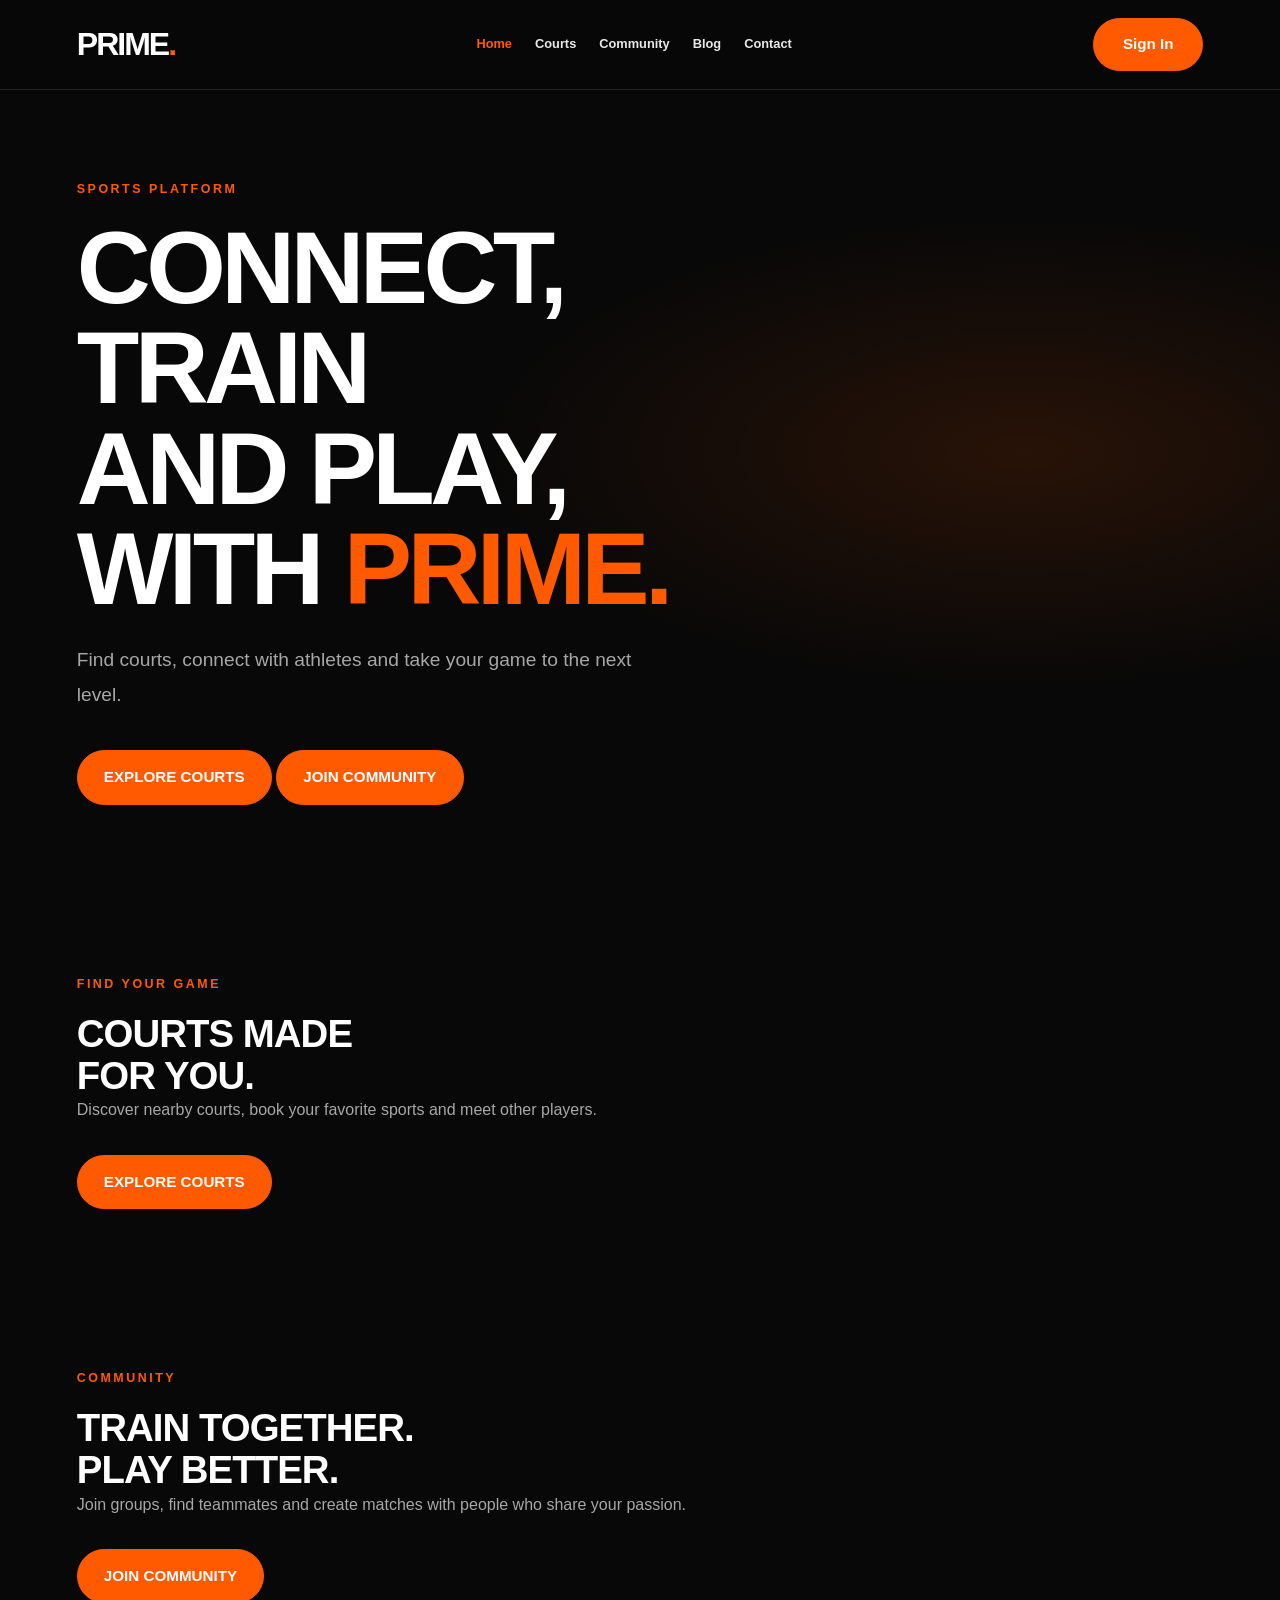
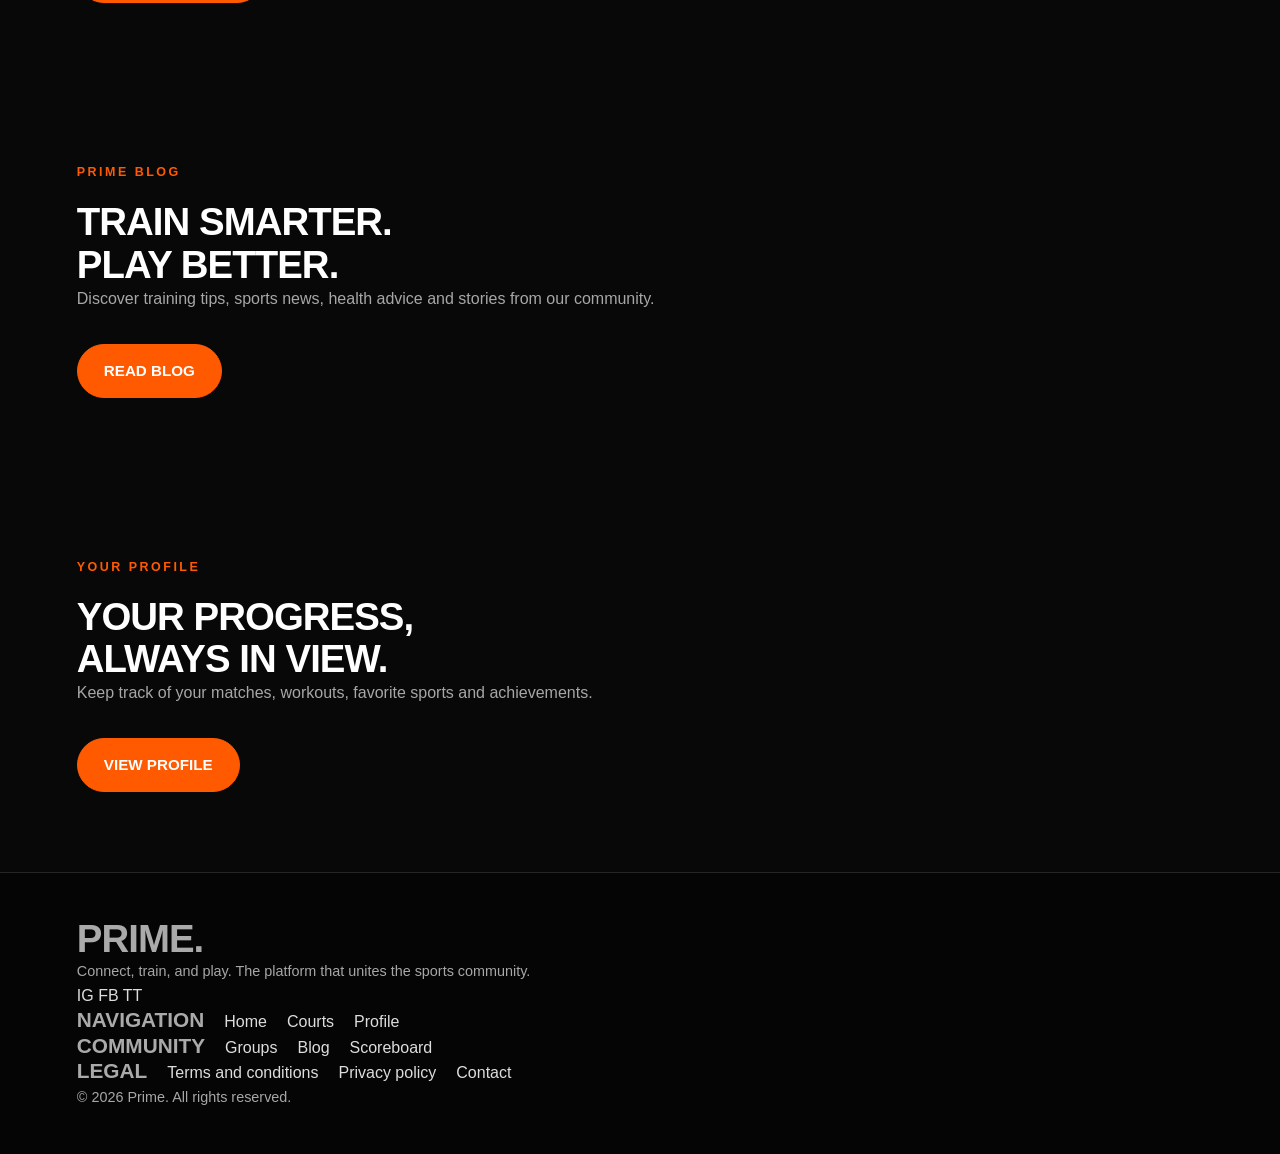
==== commit b768ea44: "no se nose" ====
--- a/index.html
+++ b/index.html
@@ -1,4 +1,3 @@
-
 <!DOCTYPE html>
 <html lang="en">
 
--- a/Styles.css
+++ b/Styles.css
@@ -5308,3 +5308,259 @@
         line-height: 1.8;
     }
 }
+
+
+/* ==========================================
+   PRIME INTERACTIVE MAP
+   Styles isolated to the courts page
+   ========================================== */
+
+.courts-page .prime-map-section {
+    max-width: 1240px;
+    margin: 0 auto;
+    padding: 50px 24px 80px;
+    scroll-margin-top: 30px;
+}
+
+.courts-page .prime-map-heading {
+    margin-bottom: 28px;
+}
+
+.courts-page .prime-map-heading h2 {
+    margin: 12px 0;
+    font-size: clamp(32px, 5vw, 56px);
+    font-weight: 800;
+    line-height: 1.1;
+    letter-spacing: -1.5px;
+}
+
+.courts-page .prime-map-heading h2 span {
+    color: #ff5a00;
+}
+
+.courts-page .prime-map-heading p {
+    max-width: 650px;
+    color: #777;
+    line-height: 1.7;
+}
+
+.courts-page .prime-map-panel {
+    overflow: hidden;
+    border: 1px solid #e8e8e8;
+    border-radius: 22px;
+    background: #fff;
+    box-shadow: 0 14px 40px rgba(0, 0, 0, 0.07);
+}
+
+.courts-page .prime-map-toolbar {
+    display: flex;
+    flex-wrap: wrap;
+    align-items: center;
+    gap: 10px;
+    padding: 16px;
+    border-bottom: 1px solid #eee;
+    background: #fff;
+}
+
+.courts-page .prime-map-toolbar input {
+    flex: 1 1 240px;
+    min-width: 0;
+    min-height: 46px;
+    padding: 12px 16px;
+    border: 1px solid #ddd;
+    border-radius: 999px;
+    background: #fff;
+    color: #111;
+    font: inherit;
+    outline: none;
+}
+
+.courts-page .prime-map-toolbar input:focus {
+    border-color: #ff5a00;
+    box-shadow: 0 0 0 3px rgba(255, 90, 0, 0.12);
+}
+
+.courts-page .prime-map-toolbar button {
+    min-height: 44px;
+    padding: 11px 18px;
+    border: 1px solid #111;
+    border-radius: 999px;
+    background: #111;
+    color: #fff;
+    font: inherit;
+    font-size: 14px;
+    font-weight: 700;
+    cursor: pointer;
+    transition: background 0.2s, transform 0.2s;
+}
+
+.courts-page .prime-map-toolbar button:hover {
+    transform: translateY(-1px);
+    background: #ff5a00;
+    border-color: #ff5a00;
+}
+
+.courts-page #prime-map {
+    position: relative;
+    z-index: 0;
+    width: 100%;
+    height: 500px;
+    background: #e8edf0;
+}
+
+.courts-page .prime-map-status {
+    min-height: 42px;
+    padding: 12px 16px;
+    color: #666;
+    font-size: 13px;
+    line-height: 1.6;
+}
+
+.courts-page .prime-map-attribution {
+    margin-top: 12px;
+    color: #777;
+    font-size: 12px;
+    line-height: 1.6;
+}
+
+.courts-page .prime-map-sr-only {
+    position: absolute;
+    width: 1px;
+    height: 1px;
+    padding: 0;
+    margin: -1px;
+    overflow: hidden;
+    clip: rect(0, 0, 0, 0);
+    white-space: nowrap;
+    border: 0;
+}
+
+/* Ensure hidden court cards stay hidden */
+.courts-page .court-grid .court-card[hidden] {
+    display: none !important;
+}
+
+/* Keyboard accessibility for selectable cards */
+.courts-page .court-grid .court-card[role="button"]:focus-visible {
+    outline: 3px solid #ff5a00;
+    outline-offset: 4px;
+}
+
+/* Map popup links */
+.courts-page #prime-map .leaflet-popup-content a {
+    color: #ff5a00;
+    font-weight: 700;
+}
+
+/* Mobile layout */
+@media (max-width: 640px) {
+    .courts-page .prime-map-section {
+        padding: 35px 16px 55px;
+    }
+
+    .courts-page .prime-map-toolbar {
+        padding: 12px;
+    }
+
+    .courts-page .prime-map-toolbar input {
+        flex-basis: 100%;
+    }
+
+    .courts-page .prime-map-toolbar button {
+        flex: 1 1 auto;
+        padding: 10px 12px;
+        font-size: 13px;
+    }
+
+    .courts-page #prime-map {
+        height: 390px;
+    }
+}
+
+
+/* =========================================
+   PRIME - HOME HEADER CORRECTION
+========================================= */
+
+body.home > header {
+    display: grid;
+    grid-template-columns: auto minmax(0, 1fr) auto;
+    align-items: center;
+    gap: clamp(18px, 2.5vw, 38px);
+    width: 100%;
+    min-height: 90px;
+    padding: 16px 6%;
+}
+
+body.home > header > .logo {
+    justify-self: start;
+    white-space: nowrap;
+    font-size: 2rem;
+}
+
+body.home > header > nav {
+    display: flex;
+    flex-direction: row;
+    flex-wrap: nowrap;
+    align-items: center;
+    justify-content: center;
+    gap: clamp(12px, 1.8vw, 26px);
+    min-width: 0;
+}
+
+body.home > header > nav > a {
+    flex: 0 0 auto;
+    padding: 0;
+    background: transparent;
+    color: #e8e8e8;
+    font-size: clamp(0.78rem, 1vw, 0.94rem);
+    white-space: nowrap;
+}
+
+body.home > header > nav > a:hover,
+body.home > header > nav > a.active {
+    color: var(--prime-orange);
+}
+
+body.home > header > .signin-button {
+    justify-self: end;
+    width: auto;
+    min-width: 110px;
+    margin: 0;
+    padding: 13px 23px;
+    white-space: nowrap;
+}
+
+@media (max-width: 850px) {
+    body.home > header {
+        grid-template-columns: auto 1fr;
+        gap: 16px 22px;
+    }
+
+    body.home > header > nav {
+        grid-column: 1 / -1;
+        grid-row: 2;
+        justify-content: flex-start;
+        flex-wrap: wrap;
+    }
+
+    body.home > header > .signin-button {
+        grid-column: 2;
+        grid-row: 1;
+    }
+}
+
+@media (max-width: 480px) {
+    body.home > header {
+        padding: 16px 5%;
+    }
+
+    body.home > header > nav {
+        gap: 12px 18px;
+    }
+
+    body.home > header > .signin-button {
+        min-width: 0;
+        padding: 10px 16px;
+    }
+}
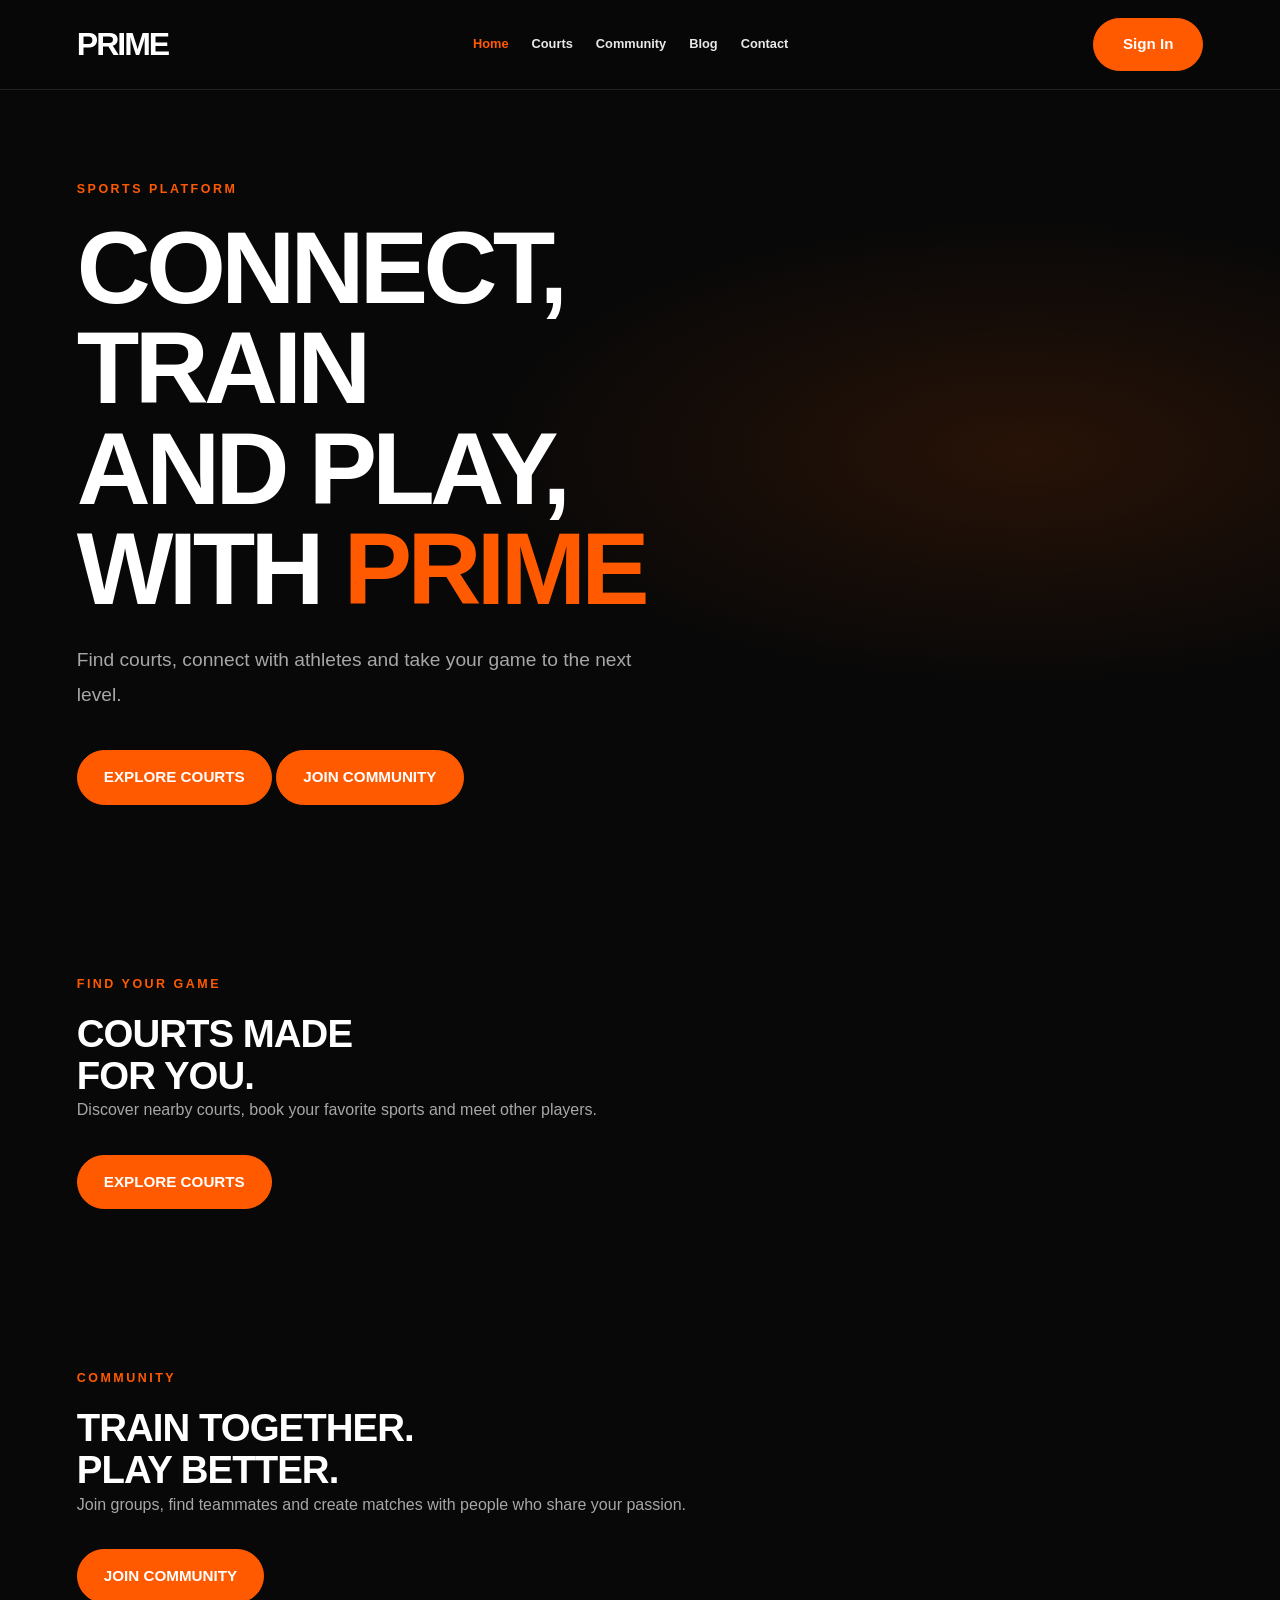
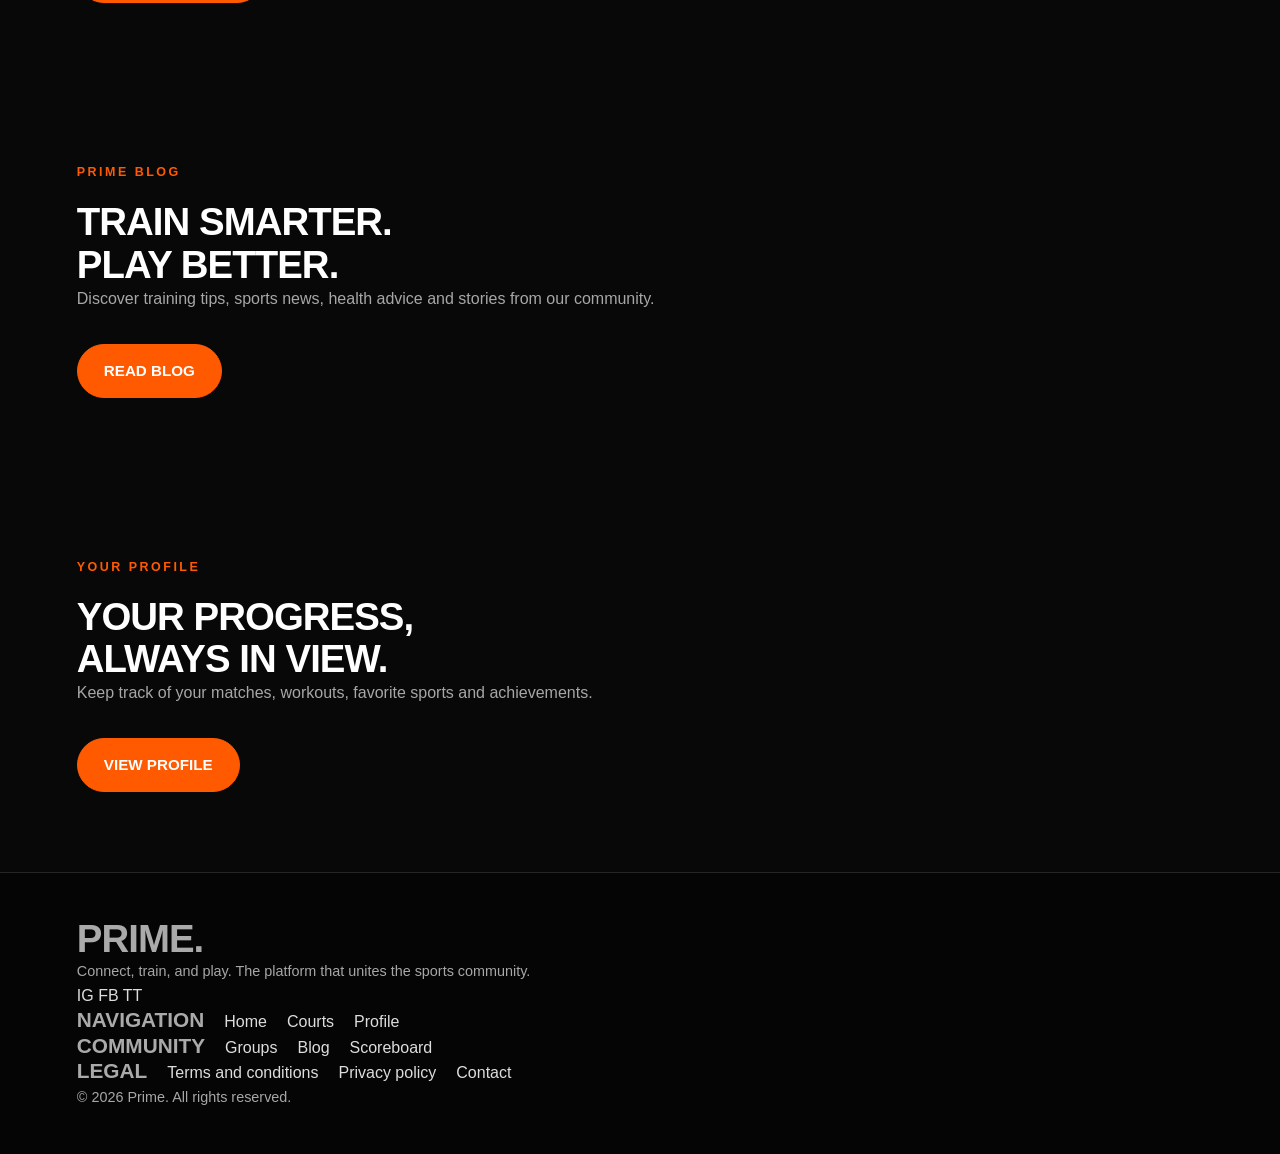
==== commit e13dccc2: "si si" ====
--- a/index.html
+++ b/index.html
@@ -14,7 +14,7 @@
     <!-- HEADER / NAVIGATION -->
     <header>
         <a href="index.html" class="logo">
-            PRIME<span>.</span>
+            PRIME<span></span>
         </a>
 
         <nav>
@@ -39,7 +39,7 @@
                 <h1>
                     CONNECT, TRAIN<br>
                     AND PLAY,<br>
-                    WITH <span>PRIME.</span>
+                    WITH <span>PRIME</span>
                 </h1>
 
                 <p>
--- a/Styles.css
+++ b/Styles.css
@@ -5564,3 +5564,58 @@
         padding: 10px 16px;
     }
 }
+
+
+/* FIX: COURTS HERO TITLE COLORS */
+.courts-hero h1 {
+    color: #ffffff;
+}
+
+.courts-hero h1 span {
+    color: #ff5a00;
+}
+
+/* EXPLORE COURTS TITLE */
+.courts-section-heading h2 {
+    color: #ffffff;
+}
+
+.courts-section-heading h2 span {
+    color: #ff5a00;
+}
+
+/* PRIME MAP HEADING COLORS */
+.prime-map-heading h2 {
+    color: #ffffff;
+}
+
+.prime-map-heading h2 span {
+    color: #ff5a00;
+}
+
+/* BLOG - LEVEL UP YOUR GAME */
+.blog-hero h1 {
+    color: #ffffff;
+}
+
+.blog-hero h1 span {
+    color: #ff5a00;
+}
+
+/* BLOG SECTION HEADING COLORS */
+.blog-section-heading h2 {
+    color: #ffffff;
+}
+
+.blog-section-heading h2 span {
+    color: #ff5a00;
+}
+
+/* BLOG CTA - KEEP MOVING COLORS */
+.blog-cta h2 {
+    color: #ffffff;
+}
+
+.blog-cta h2 span {
+    color: #ff5a00;
+}
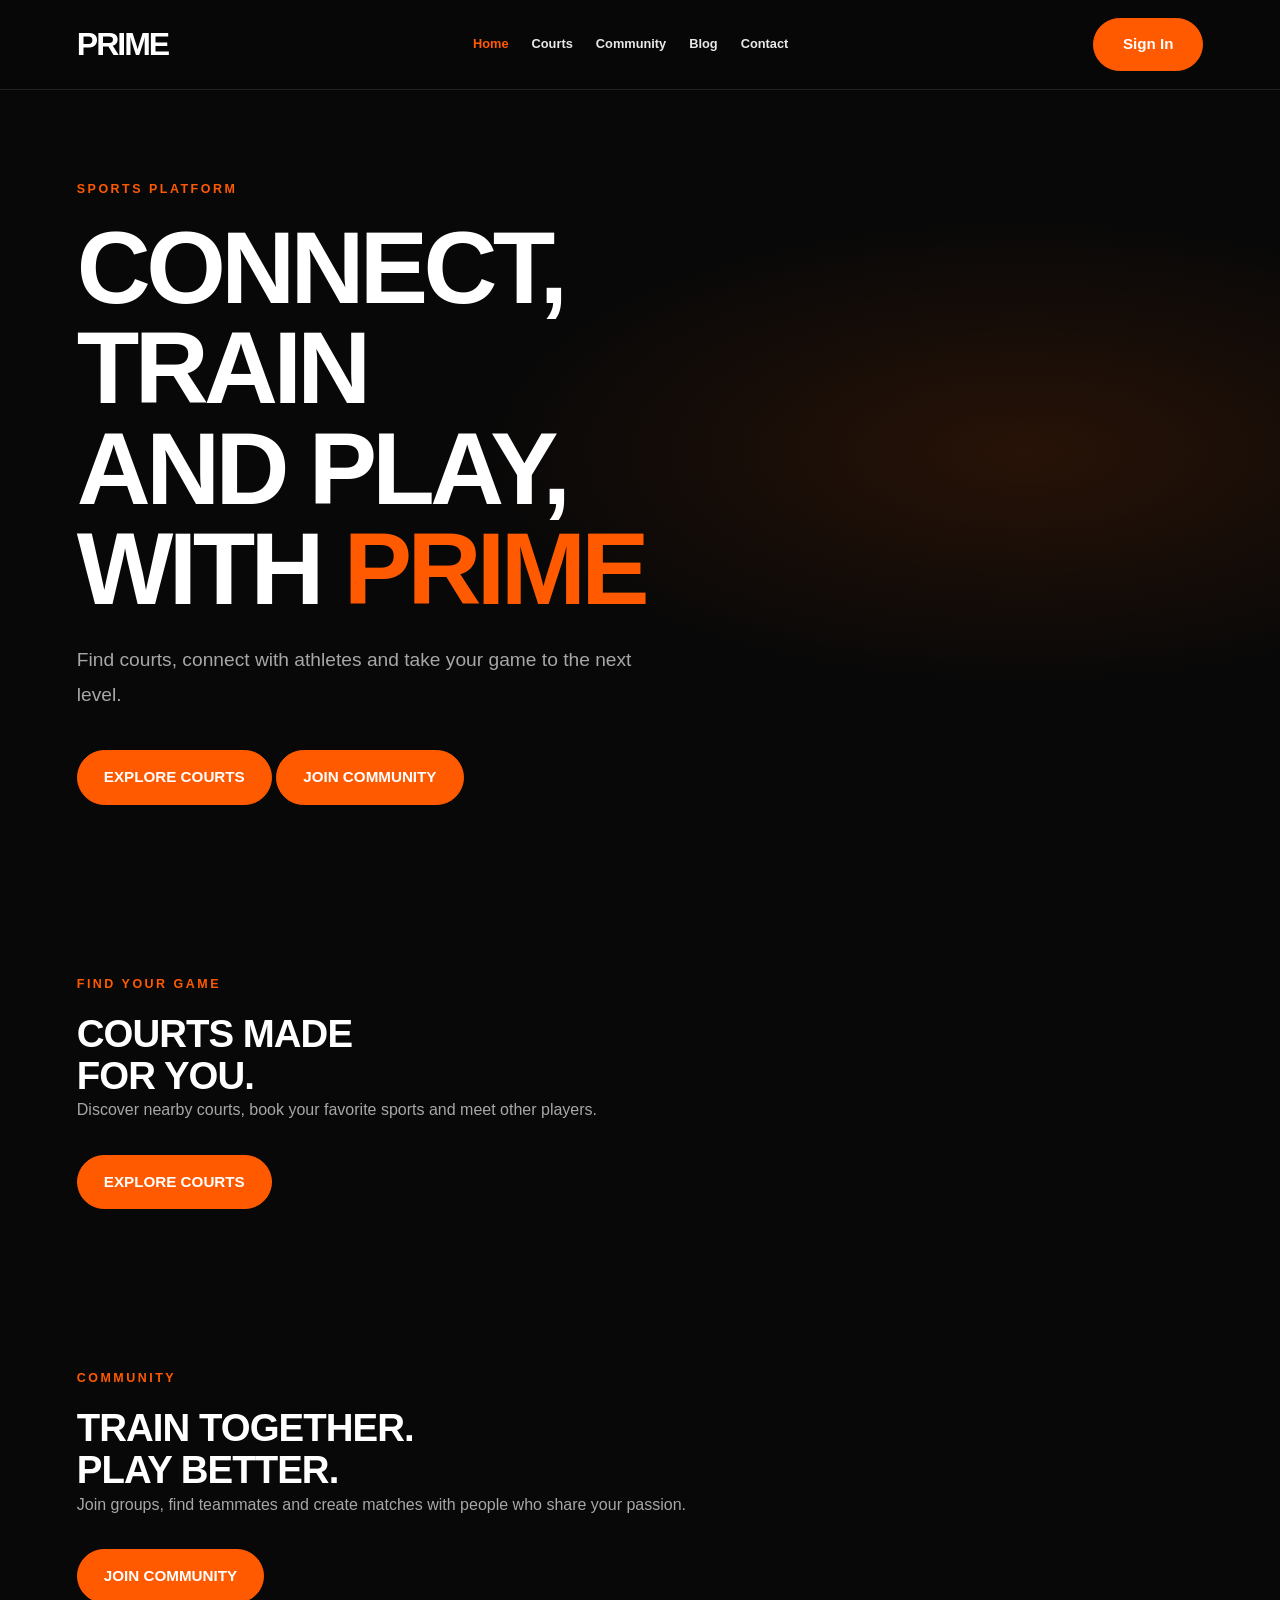
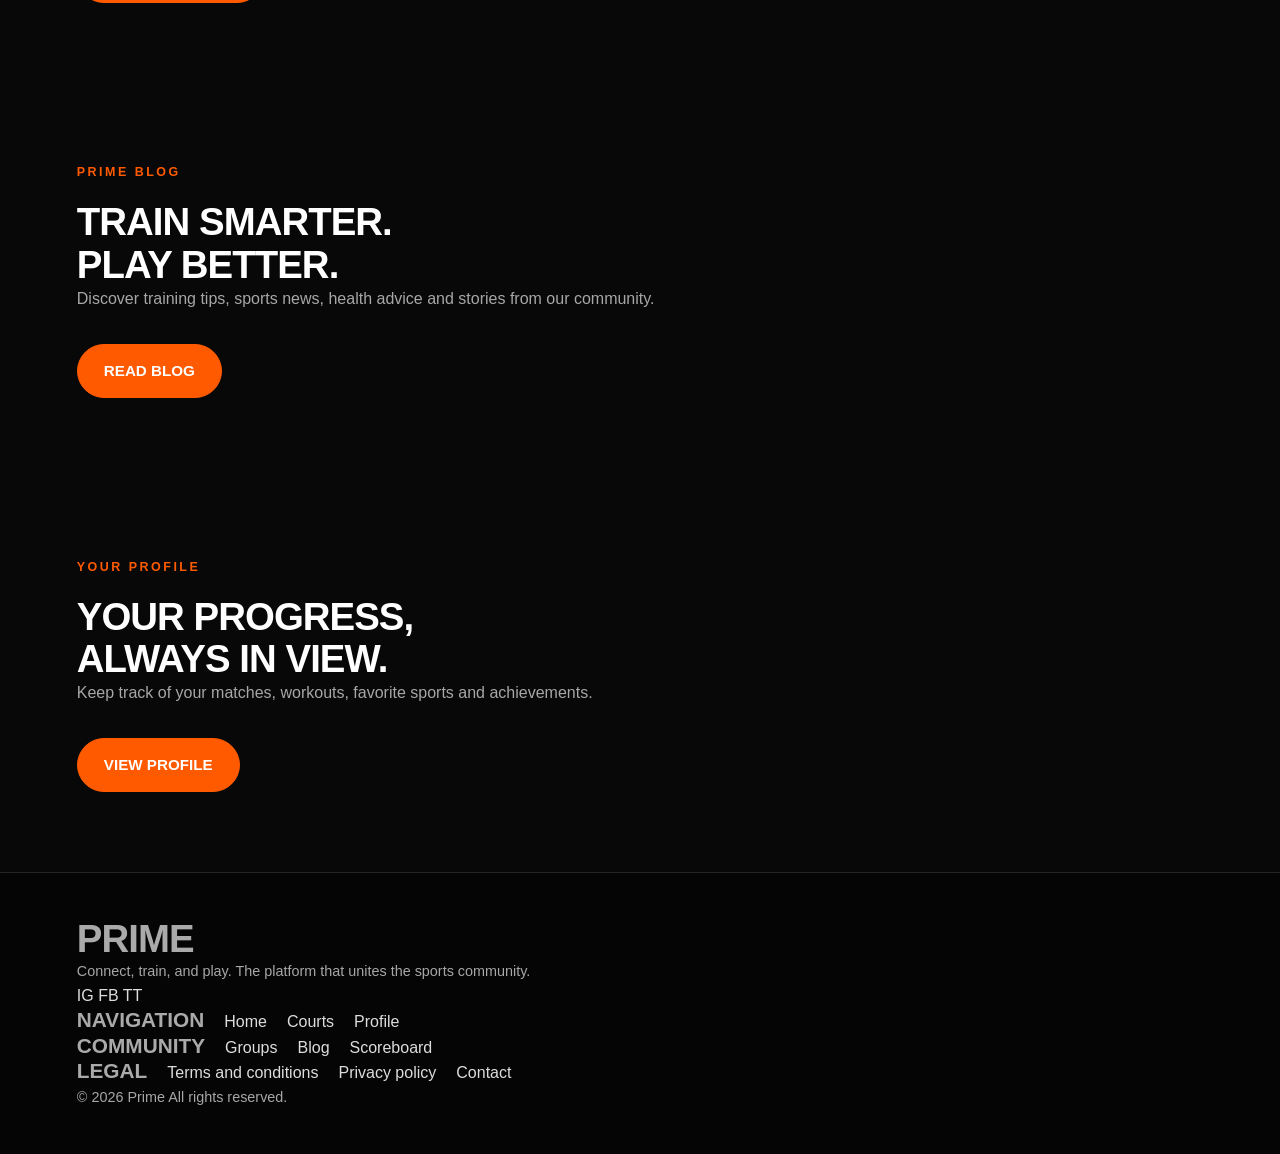
==== commit 9ceccb3f: "nose nop" ====
--- a/index.html
+++ b/index.html
@@ -139,7 +139,7 @@
     <footer>
 
         <div class="footer-brand">
-            <h2>PRIME<span>.</span></h2>
+            <h2>PRIME<span></span></h2>
 
             <p>
                 Connect, train, and play.
@@ -176,7 +176,7 @@
         </div>
 
         <div class="footer-bottom">
-            <p>© 2026 Prime. All rights reserved.</p>
+            <p>© 2026 Prime All rights reserved.</p>
         </div>
 
     </footer>
--- a/Styles.css
+++ b/Styles.css
@@ -3124,16 +3124,35 @@
 
 /* FAQ */
 
+
 .contact-faq {
     padding: 80px 9%;
     background: #101010;
     border-top: 1px solid #242424;
     border-bottom: 1px solid #242424;
+
     display: grid;
-    grid-template-columns: minmax(220px, 0.8fr) minmax(0, 1.2fr);
-    gap: 65px;
+    grid-template-columns: minmax(0, 850px);
+    justify-content: center;
+    gap: 35px;
     align-items: start;
-}
+    box-sizing: border-box;
+}
+
+.contact-faq-intro {
+    width: 100%;
+}
+
+.contact-faq-intro > p:last-child {
+    max-width: 600px;
+}
+
+.contact-faq-list {
+    width: 100%;
+    min-width: 0;
+    box-sizing: border-box;
+}
+
 
 .contact-faq-intro > p:last-child {
     color: #999;
@@ -5618,4 +5637,227 @@
 
 .blog-cta h2 span {
     color: #ff5a00;
-}+}
+
+
+/* ===== PRIME CONTACT FAQ - LAYOUT FIX ===== */
+
+body.contact-page .faq-section {
+    display: block !important;
+    width: 100%;
+    box-sizing: border-box;
+    padding: 90px 8%;
+    background: #111111;
+}
+
+body.contact-page .faq-section .faq-heading {
+    display: block !important;
+    width: 100%;
+    max-width: 850px;
+    margin: 0 auto 40px;
+    box-sizing: border-box;
+}
+
+body.contact-page .faq-section .faq-heading h2 {
+    color: #ffffff;
+    max-width: 750px;
+}
+
+body.contact-page .faq-section .faq-heading p {
+    max-width: 600px;
+    color: #aaaaaa;
+    line-height: 1.8;
+}
+
+body.contact-page .faq-section .faq-list {
+    display: block !important;
+    width: 100%;
+    max-width: 850px;
+    margin: 0 auto;
+    box-sizing: border-box;
+}
+
+body.contact-page .faq-section .faq-item {
+    display: block !important;
+    position: relative;
+    width: 100%;
+    box-sizing: border-box;
+    border-bottom: 1px solid #333333;
+}
+
+body.contact-page .faq-section .faq-question {
+    display: flex !important;
+    width: 100%;
+    align-items: center;
+    justify-content: space-between;
+    gap: 20px;
+    padding: 24px 0;
+    box-sizing: border-box;
+    text-align: left;
+    color: #ffffff;
+}
+
+body.contact-page .faq-section .faq-question span {
+    flex: 0 0 auto;
+    color: #ff5a00;
+}
+
+body.contact-page .faq-section .faq-answer {
+    display: none;
+    position: static !important;
+    width: 100%;
+    max-width: 100%;
+    padding: 0 35px 24px 0;
+    box-sizing: border-box;
+    color: #aaaaaa;
+    line-height: 1.8;
+    overflow-wrap: break-word;
+}
+
+body.contact-page .faq-section .faq-item.active .faq-answer {
+    display: block !important;
+}
+
+@media (max-width: 800px) {
+    body.contact-page .faq-section {
+        padding: 65px 6%;
+    }
+
+    body.contact-page .faq-section .faq-heading,
+    body.contact-page .faq-section .faq-list {
+        max-width: 100%;
+    }
+}
+
+
+/* ================= BLOG CARDS FIX ================= */
+
+.blog-card {
+    display: grid;
+    grid-template-columns: minmax(0, 0.85fr) minmax(0, 1.15fr);
+    align-items: stretch;
+    min-width: 0;
+    overflow: hidden;
+    border: 1px solid #292929;
+    border-radius: 18px;
+    background: #141414;
+    transition:
+        box-shadow var(--prime-transition),
+        transform var(--prime-transition);
+}
+
+.blog-image {
+    position: relative;
+    min-width: 0;
+    min-height: 280px;
+    height: 100%;
+    overflow: hidden;
+    background: #222222;
+}
+
+.blog-image img {
+    display: block;
+    width: 100%;
+    height: 100%;
+    min-height: 280px;
+    object-fit: cover;
+    transition: transform 0.35s ease;
+}
+
+.blog-image-link {
+    display: block;
+    min-width: 0;
+    text-decoration: none;
+}
+
+.blog-card-content {
+    display: flex;
+    flex-direction: column;
+    align-items: flex-start;
+    min-width: 0;
+    padding: 28px;
+    box-sizing: border-box;
+}
+
+.blog-card-content .blog-meta {
+    color: #ff5a00;
+    font-size: 12px;
+    line-height: 1.7;
+    font-weight: 700;
+    overflow-wrap: break-word;
+}
+
+.blog-card-content h3 {
+    color: #ffffff;
+    font-size: clamp(20px, 2vw, 27px);
+    line-height: 1.3;
+    margin: 18px 0;
+    overflow-wrap: break-word;
+}
+
+.blog-card-content .blog-excerpt {
+    color: #b5b5b5;
+    font-size: 15px;
+    line-height: 1.8;
+    margin: 0 0 24px;
+}
+
+.blog-card-content .blog-read-more {
+    display: flex;
+    justify-content: space-between;
+    align-items: center;
+    gap: 15px;
+    width: 100%;
+    margin-top: auto;
+    padding-top: 22px;
+    border-top: 1px solid #303030;
+    color: #ffffff;
+    text-decoration: none;
+    font-weight: 700;
+}
+
+.blog-card-content .blog-read-more span {
+    color: #ff5a00;
+    font-size: 20px;
+}
+
+.blog-card:hover {
+    border-color: #ff5a00;
+    transform: translateY(-3px);
+}
+
+.blog-card:hover .blog-image img {
+    transform: scale(1.04);
+}
+
+/* ================= BLOG RESPONSIVE ================= */
+
+@media (max-width: 900px) {
+    .blog-card {
+        grid-template-columns: minmax(0, 0.8fr) minmax(0, 1.2fr);
+    }
+
+    .blog-card-content {
+        padding: 20px;
+    }
+}
+
+@media (max-width: 600px) {
+    .blog-card {
+        grid-template-columns: 1fr;
+    }
+
+    .blog-image,
+    .blog-image img {
+        height: 230px;
+        min-height: 230px;
+    }
+
+    .blog-card-content {
+        padding: 24px;
+    }
+
+    .blog-card-content h3 {
+        font-size: 24px;
+    }
+}
